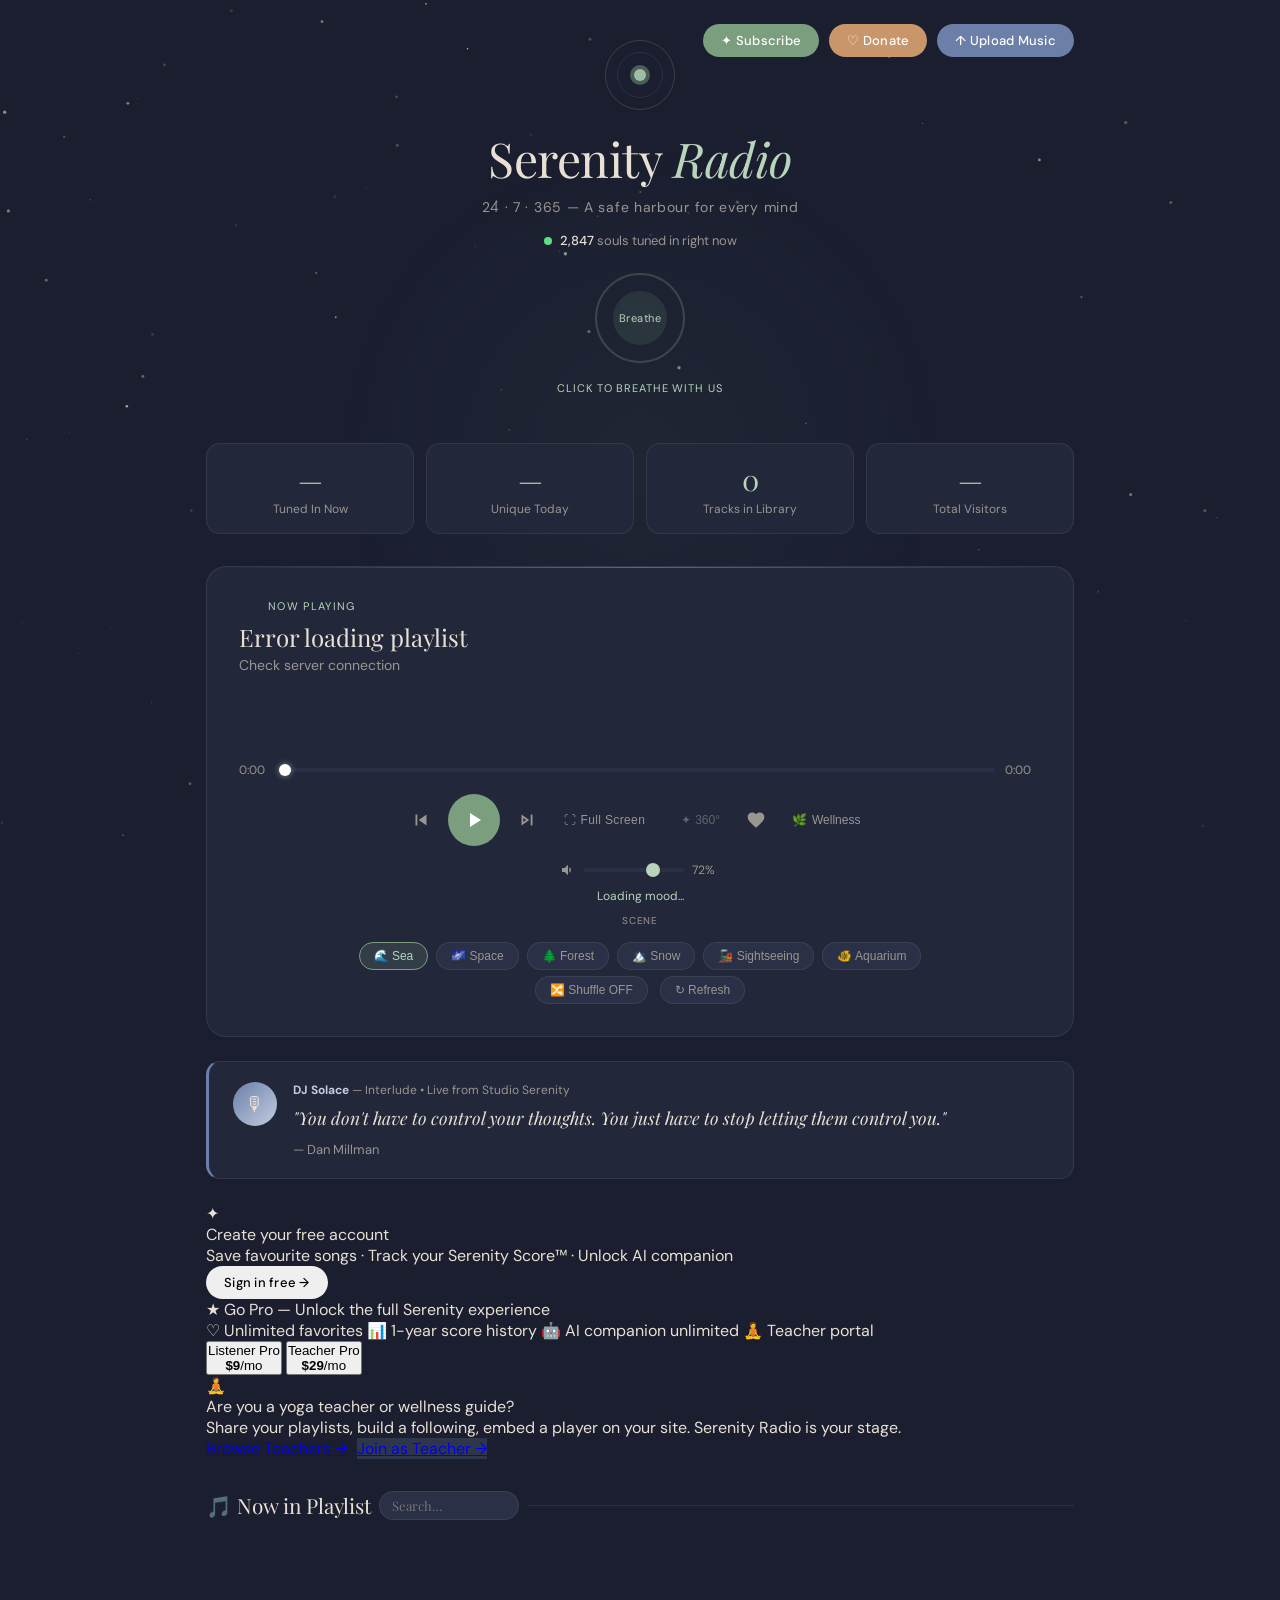
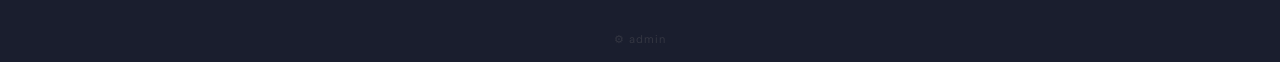
==== frontend/pages/index.html @ 983d2e5d "feat(picker): mobile-friendly drawer + dynamic city venues Co-Authored-By: Claude Sonnet 4.6 <norepl" ====
<!DOCTYPE html>
<html lang="en">
<head>
<meta charset="UTF-8">
<!-- Three.js importmap — required for aurora3d.js ES module and jsm addons -->
<script type="importmap">
{
  "imports": {
    "three": "https://unpkg.com/three@0.172.0/build/three.module.js",
    "three/addons/": "https://unpkg.com/three@0.172.0/examples/jsm/"
  }
}
</script>
<!-- Three.js UMD loaded on demand by aquarium3d.js — no global preload to avoid double-import warning -->
<meta http-equiv="Cache-Control" content="no-cache, no-store, must-revalidate">
<meta http-equiv="Pragma" content="no-cache">
<meta http-equiv="Expires" content="0">
<meta name="viewport" content="width=device-width, initial-scale=1.0">
<title>Serenity Radio — Your 24/7 Mental Wellness Station</title>
<link href="https://fonts.googleapis.com/css2?family=Playfair+Display:ital,wght@0,400;0,600;1,400&family=DM+Sans:wght@300;400;500&display=swap" rel="stylesheet">
<style>
  :root {
    --sage:#7a9e7e;--sage-light:#b8d4bb;--sage-dark:#3d5c40;
    --dusk:#6b7fa8;--dusk-light:#c2cde0;
    --amber:#c9956a;--amber-light:#f0d9c5;
    --bg:#1a1e2e;--bg2:#22273a;--bg3:#2a3045;
    --text:#e8e0d5;--text-muted:#9a9590;
    --border:rgba(255,255,255,0.08);
  }
  *{box-sizing:border-box;margin:0;padding:0;}
  body{font-family:'DM Sans',sans-serif;background:var(--bg);color:var(--text);min-height:100vh;overflow-x:hidden;}

  #bg-canvas{position:fixed;inset:0;z-index:0;pointer-events:none;}

  .breath-orb{position:fixed;top:50%;left:50%;transform:translate(-50%,-50%);width:600px;height:600px;border-radius:50%;background:radial-gradient(circle,rgba(122,158,126,0.06) 0%,rgba(107,127,168,0.04) 50%,transparent 70%);animation:breathOrb 8s ease-in-out infinite;pointer-events:none;z-index:0;}
  @keyframes breathOrb{0%,100%{transform:translate(-50%,-50%) scale(1);opacity:.5;}50%{transform:translate(-50%,-50%) scale(1.15);opacity:1;}}

  /* Cesium train iframe — replaces train3d-canvas */
  #cesium-train { display:none; position:fixed; inset:0; z-index:1; width:100%; height:100%; border:none; pointer-events:none; }
  body.scene-train #cesium-train { display:block; }
  /* Legacy canvas elements — hidden in train mode */
  body.scene-train #train3d-canvas { display: none !important; }

  .page{position:relative;z-index:2;max-width:900px;margin:0 auto;padding:0 1rem 4rem;}

  header{text-align:center;padding:2.5rem 1rem 1.5rem;position:relative;}
  .header-actions{display:flex;justify-content:flex-end;gap:10px;position:absolute;top:1.5rem;right:0;flex-wrap:wrap;}
  .btn{font-family:'DM Sans',sans-serif;font-size:13px;font-weight:500;padding:8px 18px;border-radius:50px;border:none;cursor:pointer;transition:transform .2s,opacity .2s,box-shadow .3s;letter-spacing:.02em;position:relative;overflow:hidden;}
  .btn:active{transform:scale(.95);}
  .btn-subscribe{background:var(--sage);color:#fff;animation:btnPulse 3s ease-in-out infinite;}
  .btn-donate{background:var(--amber);color:#fff;}
  .btn-upload{background:var(--dusk);color:#fff;}
  @keyframes btnPulse{0%,100%{box-shadow:0 0 0 0 rgba(122,158,126,.4);}50%{box-shadow:0 0 0 8px rgba(122,158,126,0);}}

  .logo-glyph{width:70px;height:70px;margin:0 auto 1rem;position:relative;}
  .logo-ring{position:absolute;inset:0;border-radius:50%;border:1px solid rgba(122,158,126,.3);animation:logoSpin 20s linear infinite;}
  .logo-ring:nth-child(2){inset:12px;border-color:rgba(107,127,168,.2);animation-duration:14s;animation-direction:reverse;}
  @keyframes logoSpin{to{transform:rotate(360deg);}}

  h1{font-family:'Playfair Display',serif;font-size:clamp(2rem,6vw,3rem);font-weight:400;letter-spacing:-.01em;}
  h1 em{font-style:italic;color:var(--sage-light);}
  .tagline{font-size:14px;color:var(--text-muted);margin-top:.5rem;letter-spacing:.05em;}

  .visitor-bar{display:flex;align-items:center;justify-content:center;gap:8px;margin:1rem 0 0;font-size:13px;color:var(--text-muted);}
  .live-dot{width:8px;height:8px;border-radius:50%;background:#5dde82;animation:livePulse 2s infinite;}
  @keyframes livePulse{0%,100%{opacity:1;box-shadow:0 0 0 0 rgba(93,222,130,.5);}50%{opacity:.8;box-shadow:0 0 0 6px rgba(93,222,130,0);}}
  .visitor-count{font-weight:500;color:var(--text);}

  .breathe-ring{width:90px;height:90px;border-radius:50%;margin:1.5rem auto;border:2px solid rgba(122,158,126,.3);display:flex;align-items:center;justify-content:center;position:relative;cursor:pointer;}
  .breathe-inner{width:54px;height:54px;border-radius:50%;background:rgba(122,158,126,.15);display:flex;align-items:center;justify-content:center;font-size:11px;color:var(--sage-light);letter-spacing:.05em;transition:transform 4s ease-in-out,background 4s ease-in-out;}
  .breathe-ring.inhale .breathe-inner{transform:scale(1.45);background:rgba(122,158,126,.3);}
  .breathe-ring.exhale .breathe-inner{transform:scale(.75);background:rgba(122,158,126,.08);}
  .breathe-text{font-size:11px;color:var(--sage-light);margin-top:-.4rem;text-align:center;letter-spacing:.08em;text-transform:uppercase;}

  .stats-strip{display:grid;grid-template-columns:repeat(auto-fit,minmax(120px,1fr));gap:12px;margin:1.5rem 0;}
  .stat-card{background:var(--bg2);border:1px solid var(--border);border-radius:14px;padding:1rem;text-align:center;transition:border-color .3s,transform .3s;animation:fadeUp .6s ease both;}
  .stat-card:hover{border-color:rgba(122,158,126,.3);transform:translateY(-2px);}
  .stat-card:nth-child(1){animation-delay:.05s;}.stat-card:nth-child(2){animation-delay:.12s;}.stat-card:nth-child(3){animation-delay:.19s;}.stat-card:nth-child(4){animation-delay:.26s;}
  @keyframes fadeUp{from{opacity:0;transform:translateY(16px);}to{opacity:1;transform:translateY(0);}}
  .stat-value{font-family:'Playfair Display',serif;font-size:1.8rem;font-weight:400;color:var(--sage-light);}
  .stat-label{font-size:12px;color:var(--text-muted);margin-top:.2rem;}

  .player-card{background:var(--bg2);border:1px solid var(--border);border-radius:20px;padding:2rem;margin:2rem 0 1.5rem;position:relative;overflow:hidden;animation:fadeUp .5s ease both;}
  .player-card::before{content:'';position:absolute;top:0;left:0;right:0;height:1px;background:linear-gradient(90deg,transparent,rgba(122,158,126,.6),transparent);animation:shimmer 3s ease-in-out infinite;}
  @keyframes shimmer{0%,100%{opacity:.4;}50%{opacity:1;}}

  .now-playing-label{font-size:11px;letter-spacing:.12em;text-transform:uppercase;color:var(--sage-light);margin-bottom:.5rem;display:flex;align-items:center;gap:6px;}
  .bars{display:flex;gap:2px;align-items:flex-end;height:14px;}
  .bars span{width:3px;border-radius:2px;background:var(--sage-light);animation:barDance 1.1s ease-in-out infinite;}
  .bars span:nth-child(1){animation-delay:0s;}.bars span:nth-child(2){animation-delay:.18s;}.bars span:nth-child(3){animation-delay:.36s;}.bars span:nth-child(4){animation-delay:.09s;}.bars span:nth-child(5){animation-delay:.27s;}
  .bars.paused span{animation-play-state:paused;}
  @keyframes barDance{0%,100%{height:3px;}50%{height:14px;}}

  .track-title{font-family:'Playfair Display',serif;font-size:clamp(1.1rem,3vw,1.5rem);font-weight:400;margin-bottom:.2rem;transition:opacity .4s;}
  .track-artist{font-size:14px;color:var(--text-muted);margin-bottom:1.5rem;transition:opacity .4s;}

  .waveform{height:48px;display:flex;align-items:center;gap:2px;margin-bottom:1rem;overflow:hidden;}
  .wave-bar{flex:1;border-radius:2px;background:var(--bg3);transition:background .3s;min-width:3px;}
  .wave-bar.played{background:rgba(122,158,126,.5);}
  .wave-bar.current{background:var(--sage-light);animation:wavePulse .5s ease-in-out infinite alternate;}
  @keyframes wavePulse{to{transform:scaleY(1.4);}}

  .progress-row{display:flex;align-items:center;gap:10px;margin-bottom:1rem;}
  .progress-track{flex:1;height:4px;background:var(--bg3);border-radius:4px;cursor:pointer;}
  .progress-fill{height:100%;background:linear-gradient(90deg,var(--sage),var(--sage-light));border-radius:4px;transition:width .5s linear;position:relative;}
  .progress-fill::after{content:'';width:12px;height:12px;border-radius:50%;background:#fff;position:absolute;right:-6px;top:50%;transform:translateY(-50%);box-shadow:0 0 6px rgba(184,212,187,.6);}
  .time-label{font-size:12px;color:var(--text-muted);min-width:36px;}

  .controls{display:flex;align-items:center;justify-content:center;gap:1rem;margin-bottom:1rem;}
  .ctrl-btn{background:none;border:none;cursor:pointer;color:var(--text-muted);transition:color .2s,transform .15s;display:flex;align-items:center;justify-content:center;}
  .ctrl-btn:hover{color:var(--text);transform:scale(1.12);}
  .play-btn{width:52px;height:52px;border-radius:50%;background:var(--sage);color:#fff;display:flex;align-items:center;justify-content:center;cursor:pointer;border:none;transition:background .2s,transform .15s;}
  .play-btn.playing{animation:playRipple 2s ease-out infinite;}
  @keyframes playRipple{0%{box-shadow:0 0 0 0 rgba(122,158,126,.5);}100%{box-shadow:0 0 0 18px rgba(122,158,126,0);}}
  .play-btn:hover{transform:scale(1.06);}

  .volume-row{display:flex;align-items:center;gap:8px;justify-content:center;}
  .volume-slider{-webkit-appearance:none;appearance:none;width:100px;height:4px;border-radius:4px;background:var(--bg3);outline:none;cursor:pointer;}
  .volume-slider::-webkit-slider-thumb{-webkit-appearance:none;width:14px;height:14px;border-radius:50%;background:var(--sage-light);cursor:pointer;}

  .mood-controls{display:flex;justify-content:center;gap:12px;margin-top:15px;}
  .mood-btn{background:var(--bg3);border:1px solid var(--border);border-radius:20px;padding:6px 14px;font-size:12px;cursor:pointer;color:var(--text-muted);transition:all .2s;}
  .mood-btn:hover{border-color:var(--sage);color:var(--sage-light);}
  .active-scene{border-color:var(--sage)!important;color:var(--sage-light)!important;background:rgba(122,158,126,.18)!important;}
  .scene-btn.pro-locked{opacity:.65;}
  .scene-btn.pro-locked::after{content:'✦';font-size:9px;margin-left:4px;color:var(--gold,#c8a96e);}
  .current-mood{text-align:center;margin-top:10px;font-size:12px;color:var(--sage-light);}

  .particle{position:fixed;border-radius:50%;pointer-events:none;z-index:0;animation:floatUp linear infinite;opacity:0;}
  @keyframes floatUp{0%{transform:translateY(100vh) scale(0);opacity:0;}10%{opacity:.5;}90%{opacity:.25;}100%{transform:translateY(-10vh) scale(1);opacity:0;}}

  .dj-card{background:var(--bg2);border:1px solid var(--border);border-left:3px solid var(--dusk);border-radius:14px;padding:1.25rem 1.5rem;margin:1.5rem 0;display:flex;gap:1rem;align-items:flex-start;animation:fadeUp .5s .3s ease both;}
  .dj-avatar{width:44px;height:44px;border-radius:50%;flex-shrink:0;background:linear-gradient(135deg,var(--dusk),var(--dusk-light));display:flex;align-items:center;justify-content:center;font-size:20px;animation:avatarFloat 5s ease-in-out infinite;}
  @keyframes avatarFloat{0%,100%{transform:translateY(0);}50%{transform:translateY(-4px);}}
  .dj-meta{font-size:12px;color:var(--text-muted);margin-bottom:.4rem;}
  .dj-meta strong{color:var(--dusk-light);}
  .dj-quote{font-family:'Playfair Display',serif;font-size:clamp(.95rem,2.5vw,1.1rem);line-height:1.6;font-style:italic;transition:opacity .5s;}
  .dj-attribution{font-size:13px;color:var(--text-muted);margin-top:.5rem;}

  .donation-card{background:var(--bg2);border:1px solid var(--border);border-radius:16px;padding:1.5rem;margin:1.5rem 0;animation:fadeUp .5s .35s ease both;}
  .donation-header{display:flex;justify-content:space-between;align-items:baseline;margin-bottom:.8rem;}
  .donation-amount{font-family:'Playfair Display',serif;font-size:2rem;color:var(--amber);}
  .donation-bar{height:8px;background:var(--bg3);border-radius:8px;overflow:hidden;margin-bottom:.6rem;}
  .donation-fill{height:100%;background:linear-gradient(90deg,var(--amber),#e8b87a);border-radius:8px;transition:width 1.2s cubic-bezier(.34,1.56,.64,1);}
  .donation-meta{display:flex;justify-content:space-between;font-size:13px;color:var(--text-muted);}

  .section-title{font-family:'Playfair Display',serif;font-size:1.3rem;font-weight:400;margin-bottom:1rem;display:flex;align-items:center;gap:8px;}
  .section-title::after{content:'';flex:1;height:1px;background:var(--border);}
  .schedule-list{display:flex;flex-direction:column;gap:8px;}
  .schedule-item{background:var(--bg2);border:1px solid var(--border);border-radius:12px;padding:.9rem 1.1rem;display:flex;align-items:center;gap:1rem;transition:border-color .3s,transform .2s;animation:fadeUp .5s ease both;}
  .schedule-item:hover{transform:translateX(3px);border-color:rgba(122,158,126,.25);}
  .schedule-item.active{border-color:var(--sage);background:rgba(122,158,126,.08);}
  .sched-time{font-size:13px;color:var(--text-muted);min-width:80px;}
  .sched-badge{font-size:11px;padding:3px 9px;border-radius:50px;font-weight:500;letter-spacing:.04em;}
  .badge-music{background:rgba(122,158,126,.2);color:var(--sage-light);}
  .badge-dj{background:rgba(107,127,168,.2);color:var(--dusk-light);}
  .badge-meditation{background:rgba(201,149,106,.2);color:var(--amber-light);}
  .sched-name{font-size:14px;flex:1;}

  .modal-overlay{position:fixed;inset:0;background:rgba(10,13,25,.85);backdrop-filter:blur(8px);z-index:100;display:flex;align-items:center;justify-content:center;padding:1rem;opacity:0;pointer-events:none;transition:opacity .25s;}
  .modal-overlay.open{opacity:1;pointer-events:all;}
  .modal{background:var(--bg2);border:1px solid rgba(255,255,255,.12);border-radius:20px;padding:2rem;width:100%;max-width:460px;transform:translateY(24px) scale(.97);transition:transform .3s cubic-bezier(.34,1.56,.64,1);position:relative;}
  .modal-overlay.open .modal{transform:translateY(0) scale(1);}
  .modal-close{position:absolute;top:1rem;right:1rem;background:none;border:none;cursor:pointer;color:var(--text-muted);font-size:22px;transition:color .2s,transform .2s;}
  .modal-close:hover{color:var(--text);transform:rotate(90deg);}
  .modal h2{font-family:'Playfair Display',serif;font-size:1.5rem;font-weight:400;margin-bottom:.4rem;}
  .modal p{font-size:14px;color:var(--text-muted);margin-bottom:1.2rem;line-height:1.6;}
  .form-group{margin-bottom:1rem;}
  .form-label{font-size:13px;color:var(--text-muted);display:block;margin-bottom:.4rem;}
  .form-input,.form-select{width:100%;padding:10px 14px;background:var(--bg3);border:1px solid var(--border);border-radius:10px;color:var(--text);font-family:'DM Sans',sans-serif;font-size:14px;outline:none;transition:border-color .2s,box-shadow .2s;}
  .form-input:focus,.form-select:focus{border-color:var(--sage);box-shadow:0 0 0 3px rgba(122,158,126,.12);}
  .form-input::placeholder{color:var(--text-muted);opacity:.7;}
  .form-select option{background:var(--bg2);}
  .donate-amounts{display:grid;grid-template-columns:repeat(3,1fr);gap:8px;margin-bottom:1rem;}
  .amount-btn{background:var(--bg3);border:1px solid var(--border);border-radius:10px;padding:10px 0;cursor:pointer;font-family:'DM Sans',sans-serif;font-size:14px;color:var(--text);transition:all .2s;}
  .amount-btn:hover,.amount-btn.sel{border-color:var(--amber);color:var(--amber);background:rgba(201,149,106,.1);}
  .btn-full{width:100%;padding:12px;border-radius:50px;font-size:15px;font-weight:500;cursor:pointer;border:none;font-family:'DM Sans',sans-serif;transition:opacity .2s,transform .15s;}
  .btn-full:active{transform:scale(.98);}
  .btn-full:hover{opacity:.88;}
  .btn-sage{background:var(--sage);color:#fff;}.btn-amber{background:var(--amber);color:#fff;}.btn-dusk{background:var(--dusk);color:#fff;}
  .drop-zone{border:2px dashed var(--border);border-radius:12px;padding:2rem;text-align:center;cursor:pointer;transition:border-color .2s,background .2s;margin-bottom:1rem;}
  .drop-zone:hover,.drop-zone.dragover{border-color:var(--dusk);background:rgba(107,127,168,.05);}
  .drop-icon{font-size:36px;margin-bottom:.5rem;}
  .drop-text{font-size:14px;color:var(--text-muted);}
  .drop-text strong{color:var(--dusk-light);}

  .toast{position:fixed;bottom:2rem;left:50%;transform:translateX(-50%) translateY(10px);background:var(--sage-dark);color:#fff;padding:.75rem 1.5rem;border-radius:50px;font-size:14px;z-index:200;opacity:0;pointer-events:none;transition:opacity .3s,transform .3s;}
  .toast.show{opacity:1;transform:translateX(-50%) translateY(0);}
  .fade-out{opacity:0 !important;}

  @media(max-width:600px){.header-actions{position:static;justify-content:center;margin-top:1rem;}.controls{gap:.75rem;}}
  @media(prefers-reduced-motion:reduce){*,*::before,*::after{animation-duration:.01ms !important;transition-duration:.01ms !important;}}

  /* ── Wellness ── */
  #wellness-btn.active { color: #7ed4a8; }

  /* Fixed position — escapes player-card overflow:hidden */
  #wellness-panel {
    display: none; position: fixed; width: 300px;
    background: rgba(10,15,28,0.97); backdrop-filter: blur(20px);
    border: 1px solid rgba(255,255,255,.12); border-radius: 18px;
    padding: 18px; z-index: 1000; box-shadow: 0 12px 48px rgba(0,0,0,.6);
    font-size: 14px; color: var(--text);
    max-height: 90vh; overflow-y: auto;
  }
  #wellness-panel.visible { display: block; }
  .wp-title { font-weight: 600; font-size: 15px; margin-bottom: 14px;
    display: flex; align-items: center; gap: 8px; }
  .wp-row { display: flex; align-items: center; justify-content: space-between;
    padding: 9px 0; border-bottom: 1px solid rgba(255,255,255,.06); }
  .wp-row:last-child { border-bottom: none; }
  .wp-label { display: flex; flex-direction: column; gap: 2px; }
  .wp-label span { font-size: 11px; opacity: .55; }
  .wp-sub-row { display: flex; align-items: center; gap: 8px;
    padding: 6px 0 10px 20px; font-size: 13px; opacity: .75; }
  .wp-sub-row select, .wp-sub-row input[type=time] {
    background: rgba(255,255,255,.08); border: 1px solid rgba(255,255,255,.12);
    border-radius: 6px; color: var(--text); padding: 3px 6px; font-size: 13px;
    font-family: 'DM Sans', sans-serif; }
  /* Toggle switch */
  .wp-toggle { position:relative; width:36px; height:20px; flex-shrink:0; }
  .wp-toggle input { opacity:0; width:0; height:0; }
  .wp-slider { position:absolute; inset:0; background:rgba(255,255,255,.18);
    border-radius:20px; cursor:pointer; transition:background .2s; }
  .wp-slider:before { content:''; position:absolute; width:14px; height:14px;
    left:3px; top:3px; background:#fff; border-radius:50%; transition:transform .2s; }
  .wp-toggle input:checked + .wp-slider { background: #7ed4a8; }
  .wp-toggle input:checked + .wp-slider:before { transform: translateX(16px); }
  .wp-tcm-result { font-size:12px; opacity:.6; margin-top:3px; }
  .wp-divider { font-size:11px; opacity:.4; text-transform:uppercase;
    letter-spacing:.08em; padding: 10px 0 4px; }

  /* Wellness toast */
  .wellness-toast {
    position: fixed; top: -120px; left: 50%; transform: translateX(-50%);
    width: min(420px, 92vw); background: rgba(10,16,30,0.96);
    backdrop-filter: blur(14px); border: 1px solid rgba(255,255,255,.10);
    border-radius: 16px; padding: 16px; z-index: 600;
    box-shadow: 0 4px 30px rgba(0,0,0,.5); color: #e8edf8; font-size: 14px;
    transition: top .4s cubic-bezier(.34,1.4,.64,1);
    line-height: 1.5;
  }
  .wellness-toast.visible { top: 16px; }
  .wellness-action-btn {
    display: inline-block; margin-top: 10px; padding: 6px 14px;
    background: rgba(126,212,168,.18); border: 1px solid rgba(126,212,168,.35);
    border-radius: 20px; color: #7ed4a8; font-size: 13px; cursor: pointer;
    font-family: 'DM Sans', sans-serif; transition: background .2s;
  }
  .wellness-action-btn:hover { background: rgba(126,212,168,.28); }

  /* Breathing overlay */
  #wellness-breath-overlay {
    display: none; position: fixed; inset: 0; background: rgba(4,10,22,0.88);
    backdrop-filter: blur(12px); z-index: 700;
    flex-direction: column; align-items: center; justify-content: center;
    color: #e8edf8; text-align: center;
  }
  #wellness-breath-overlay.visible { display: flex; }
  .breath-title { font-size: 13px; opacity: .55; margin-bottom: 40px; letter-spacing: .06em; }
  .breath-ring {
    width: 160px; height: 160px; border-radius: 50%;
    border: 3px solid #6ec6f5; transition: transform 4s ease-in-out, opacity 4s ease;
    display: flex; align-items: center; justify-content: center;
    box-shadow: 0 0 32px 8px #6ec6f544; margin-bottom: 36px;
  }
  .breath-count { font-size: 48px; font-weight: 200; color: #e8edf8; }
  .breath-phase { font-size: 22px; font-weight: 300; margin-bottom: 8px; }
  .breath-rounds { font-size: 13px; opacity: .45; margin-bottom: 32px; }
  .breath-close { background: none; border: 1px solid rgba(255,255,255,.2);
    color: rgba(255,255,255,.55); border-radius: 20px; padding: 8px 22px;
    cursor: pointer; font-family: 'DM Sans', sans-serif; font-size: 14px; }
  .breath-close:hover { color: #fff; }

  /* TCM modal */
  #wellness-tcm-modal {
    display: none; position: fixed; inset: 0; background: rgba(4,10,22,0.85);
    backdrop-filter: blur(10px); z-index: 700;
    align-items: center; justify-content: center;
  }
  #wellness-tcm-modal.visible { display: flex; }
  .tcm-inner {
    background: rgba(12,18,34,0.98); border: 1px solid rgba(255,255,255,.10);
    border-radius: 20px; padding: 28px; width: min(380px, 92vw);
    color: #e8edf8; font-size: 14px;
  }
  .tcm-header { font-size: 16px; font-weight: 600; margin-bottom: 6px; }
  .tcm-sub { font-size: 12px; opacity: .5; margin-bottom: 20px; }
  .wellness-tcm-opt {
    width: 100%; text-align: left; padding: 10px 14px;
    background: rgba(255,255,255,.05); border: 1px solid rgba(255,255,255,.08);
    border-radius: 10px; color: #e8edf8; font-size: 14px; cursor: pointer;
    font-family: 'DM Sans', sans-serif; transition: background .15s, border-color .15s;
  }
  .wellness-tcm-opt:hover { background: rgba(126,212,168,.12); border-color: rgba(126,212,168,.3); }

  /* ── Cinema mode ── */
  body.cinema-mode > *:not(#cinema-overlay):not(#bg-canvas):not(#aurora-canvas):not(#forest3d-canvas):not(#aquarium3d-canvas):not(#train3d-canvas):not(#cesium-train):not(#train-hud) { display: none !important; }

  /* ── Train interior canvas — drawn over Cesium ── */
  #train-frame-canvas {
    display: none;
    position: fixed; inset: 0; z-index: 3;
    pointer-events: none;
    width: 100%; height: 100%;
    background: transparent;
  }
  body.scene-train #train-frame-canvas { display: block; }

  /* ── Location picker panel ── */
  /* ── Location picker — mobile-first collapsible drawer ── */
  #lp-toggle {
    display: none;
    position: fixed; bottom: 18px; left: 50%; transform: translateX(-50%);
    z-index: 7;
    background: rgba(8,14,24,0.88); backdrop-filter: blur(12px);
    border: 1px solid rgba(100,160,230,0.30); border-radius: 24px;
    padding: 9px 20px; font-size: 12px; font-family: 'DM Sans', sans-serif;
    color: rgba(180,210,245,0.92); cursor: pointer; white-space: nowrap;
    box-shadow: 0 4px 20px rgba(0,0,0,0.55);
    transition: background .15s, transform .15s;
  }
  #lp-toggle:active { transform: translateX(-50%) scale(0.96); }
  body.scene-train #lp-toggle { display: block; }

  #train-location-picker {
    display: none;
    position: fixed; bottom: 0; left: 0; right: 0;
    z-index: 6;
    background: rgba(6,10,18,0.94);
    backdrop-filter: blur(18px);
    border-top: 1px solid rgba(100,160,230,0.18);
    border-radius: 20px 20px 0 0;
    padding: 14px 16px 24px;
    font-family: 'DM Sans', sans-serif;
    color: rgba(200,220,240,0.9);
    box-shadow: 0 -8px 40px rgba(0,0,0,0.60);
    transform: translateY(100%);
    transition: transform 0.32s cubic-bezier(0.32,0.72,0,1);
  }
  body.scene-train #train-location-picker { display: block; }
  #train-location-picker.lp-open { transform: translateY(0); }

  /* Drag handle */
  #train-location-picker::before {
    content: ''; display: block; width: 36px; height: 4px;
    background: rgba(140,170,210,0.30); border-radius: 2px;
    margin: 0 auto 12px;
  }

  #train-location-picker .lp-title {
    font-size: 10px; letter-spacing: .09em; text-transform: uppercase;
    color: rgba(120,165,215,0.65); margin-bottom: 10px; text-align: center;
  }
  .lp-search-row {
    display: flex; gap: 8px; margin-bottom: 10px;
  }
  #lp-search {
    flex: 1; min-width: 0;
    background: rgba(255,255,255,0.07); border: 1px solid rgba(140,180,220,0.22);
    border-radius: 22px; padding: 8px 16px; font-size: 13px;
    font-family: 'DM Sans', sans-serif; color: rgba(220,235,255,0.92); outline: none;
    -webkit-appearance: none;
  }
  #lp-search::placeholder { color: rgba(130,160,195,0.50); }
  #lp-search:focus { border-color: rgba(100,175,255,0.55); background: rgba(255,255,255,0.10); }
  #lp-search-btn {
    flex-shrink: 0;
    background: rgba(30,110,220,0.40); border: 1px solid rgba(80,155,255,0.38);
    border-radius: 22px; padding: 8px 18px; font-size: 13px;
    font-family: 'DM Sans', sans-serif; color: rgba(200,225,255,0.92);
    cursor: pointer; white-space: nowrap; transition: background .15s;
    -webkit-appearance: none;
  }
  #lp-search-btn:active { background: rgba(30,110,220,0.65); }

  /* Chips — horizontal scroll on mobile, wrap on desktop */
  #train-location-picker .lp-chips {
    display: flex; gap: 7px;
    overflow-x: auto; -webkit-overflow-scrolling: touch;
    scrollbar-width: none; padding-bottom: 2px;
    flex-wrap: nowrap;
  }
  #train-location-picker .lp-chips::-webkit-scrollbar { display: none; }
  @media (min-width: 640px) {
    #train-location-picker .lp-chips { flex-wrap: wrap; justify-content: center; }
    #train-location-picker { border-radius: 18px; left: 50%; right: auto;
      transform: translateX(-50%) translateY(100%); width: min(92vw, 560px);
      bottom: 20px; border: 1px solid rgba(100,160,230,0.20); }
    #train-location-picker.lp-open { transform: translateX(-50%) translateY(0); }
  }
  .lp-chip {
    background: rgba(255,255,255,0.07);
    border: 1px solid rgba(140,180,220,0.20);
    border-radius: 22px; padding: 7px 14px;
    font-size: 12px; cursor: pointer;
    color: rgba(200,220,240,0.88);
    transition: background .12s, border-color .12s;
    white-space: nowrap; flex-shrink: 0;
    -webkit-tap-highlight-color: transparent;
  }
  .lp-chip:active, .lp-chip:hover { background: rgba(40,120,220,0.22); border-color: rgba(100,165,245,0.45); }
  .lp-chip.active { background: rgba(30,110,210,0.32); border-color: rgba(80,165,255,0.65); color:#fff; }

  #lp-notify {
    text-align: center; font-size: 11px; color: rgba(110,185,255,0.80);
    margin-top: 8px; min-height: 16px; transition: opacity .3s;
  }

  /* Speed / zoom HUD */
  #train-hud {
    display: none;
    position: fixed; bottom: 22px; right: 22px; z-index: 8;
    background: rgba(12,16,22,0.72);
    backdrop-filter: blur(10px);
    border: 1px solid rgba(140,160,180,0.18);
    border-radius: 12px;
    padding: 10px 16px;
    font-family: 'DM Sans', sans-serif; font-size: 11px;
    color: rgba(200,215,230,0.75);
    pointer-events: none;
    line-height: 1.7;
  }
  body.scene-train #train-hud { display: block; }
  #train-hud b { color: rgba(200,215,230,0.95); font-size:12px; }
  #train-hud .hud-key {
    display: inline-block; background: rgba(255,255,255,0.08);
    border: 1px solid rgba(255,255,255,0.15); border-radius: 4px;
    padding: 0 5px; font-size:10px; margin: 0 2px;
  }
  #bg-canvas { z-index: 0; }
  #cinema-overlay {
    display: none;
    position: fixed; inset: 0; z-index: 10;
    flex-direction: column; align-items: center; justify-content: flex-end;
    padding-bottom: 2.5rem;
    background: linear-gradient(to top, rgba(0,0,0,0.45) 0%, transparent 35%);
    pointer-events: none;   /* let clicks/touches pass through to the 3D canvas */
  }
  body.cinema-mode #cinema-overlay { display: flex; }
  .cinema-pill {
    display: flex; align-items: center; gap: 16px;
    background: rgba(10,15,30,0.65); backdrop-filter: blur(14px);
    border: 1px solid rgba(255,255,255,0.12);
    border-radius: 50px; padding: 12px 24px;
    color: #e8e0d5; font-size: 14px;
    box-shadow: 0 8px 32px rgba(0,0,0,0.4);
    pointer-events: auto;   /* re-enable for the pill buttons */
  }
  .cinema-pill button {
    background: none; border: none; cursor: pointer;
    color: rgba(255,255,255,0.7); font-size: 20px; padding: 2px 4px;
    transition: color .2s;
  }
  .cinema-pill button:hover { color: #fff; }
  .cinema-track { max-width: 220px; overflow: hidden; white-space: nowrap; text-overflow: ellipsis; opacity: .85; }
  .cinema-exit {
    position: fixed; top: 1.2rem; right: 1.5rem; z-index: 11;
    background: rgba(10,15,30,0.55); backdrop-filter: blur(8px);
    border: 1px solid rgba(255,255,255,0.15); border-radius: 20px;
    color: rgba(255,255,255,0.6); font-size: 12px; padding: 6px 14px;
    cursor: pointer; transition: color .2s;
    pointer-events: auto;   /* re-enable for the exit button */
  }
  .cinema-exit:hover { color: #fff; }
</style>
<style>
  /* ═══════════════════════════════════════════════════════════════
     MOAT ACCORDION PANEL
     Sits directly below channel-tabs; slides open per tab click.
     Each outer tab reveals one dedicated section — no inner tabs.
  ═══════════════════════════════════════════════════════════════ */

  /* ── Accordion wrapper ── */
  #moat-panel {
    max-height: 0;
    overflow: hidden;
    transition: max-height 0.42s cubic-bezier(0.4,0,0.2,1);
    position: relative;
  }
  #moat-panel.open { max-height: 780px; }

  /* ── Inner card ── */
  .mp-card {
    background: rgba(12,18,32,0.78);
    backdrop-filter: blur(14px);
    border: 1px solid rgba(255,255,255,.07);
    border-top: none;
    border-radius: 0 0 18px 18px;
    padding: 1.1rem 1.15rem 1.3rem;
    margin-bottom: .5rem;
    position: relative;
  }

  /* ── Section heading row ── */
  .mp-head {
    display: flex; align-items: center; justify-content: space-between;
    margin-bottom: .85rem;
  }
  .mp-title {
    font-size: 11px; letter-spacing: .1em; text-transform: uppercase;
    color: var(--text-muted); font-weight: 600;
  }
  .mp-close {
    background: none; border: none; color: var(--text-muted);
    font-size: 18px; line-height: 1; cursor: pointer; padding: 0 2px;
    font-family: 'DM Sans',sans-serif;
    transition: color .15s;
  }
  .mp-close:hover { color: var(--text); }

  /* ── Sections (one visible at a time) ── */
  .mp-section { display: none; }
  .mp-section.active { display: block; }

  /* ── Search + category filters (Browse section) ── */
  .ew-search-row { display: flex; gap: 7px; align-items: center; margin-bottom: .65rem; }
  #ew-search {
    flex: 1; background: rgba(255,255,255,.06);
    border: 1px solid rgba(255,255,255,.10); border-radius: 8px;
    padding: 6px 10px; color: var(--text); font-size: 12px;
    font-family: 'DM Sans',sans-serif; outline: none;
  }
  #ew-search::placeholder { color: var(--text-muted); }
  .ew-cat-bar { display: flex; flex-wrap: wrap; gap: 5px; margin-bottom: .65rem; }
  .ew-cat-btn {
    font-size: 10px; padding: 3px 9px; border-radius: 50px; cursor: pointer;
    background: rgba(255,255,255,.05); color: var(--text-muted);
    border: 1px solid rgba(255,255,255,.08); font-family: 'DM Sans',sans-serif;
    transition: all .15s;
  }
  .ew-cat-btn.active {
    background: rgba(107,127,168,.25); color: var(--dusk-light);
    border-color: rgba(107,127,168,.4);
  }

  /* ── Event rows ── */
  .event-row {
    display: flex; align-items: flex-start; gap: 10px;
    padding: 7px 0; border-bottom: 1px solid rgba(255,255,255,.05);
  }
  .event-row:last-child { border-bottom: none; padding-bottom: 0; }
  .event-date {
    font-size: 11px; color: var(--amber); font-weight: 500;
    min-width: 52px; padding-top: 1px; letter-spacing: .02em; flex-shrink: 0;
  }
  .event-info { flex: 1; min-width: 0; }
  .event-name {
    font-size: 13px; color: var(--text); font-weight: 500;
    white-space: nowrap; overflow: hidden; text-overflow: ellipsis;
    text-decoration: none; display: block;
  }
  .event-name:hover { color: var(--sage-light); }
  .event-meta { font-size: 11px; color: var(--text-muted); margin-top: 2px; line-height: 1.5; }
  .event-tag {
    display: inline-block; font-size: 10px;
    background: rgba(107,127,168,.18); color: var(--dusk-light);
    border-radius: 4px; padding: 1px 5px; margin-right: 3px;
    text-transform: capitalize;
  }
  .event-urgency-today {
    display: inline-block; font-size: 9px; font-weight: 700;
    background: rgba(255,90,60,.22); color: #ff7055;
    border-radius: 4px; padding: 1px 6px; margin-right: 4px; letter-spacing: .04em;
  }
  .event-urgency-soon {
    display: inline-block; font-size: 9px; font-weight: 700;
    background: rgba(255,180,0,.18); color: #ffc840;
    border-radius: 4px; padding: 1px 6px; margin-right: 4px;
  }
  .event-urgency-week {
    display: inline-block; font-size: 9px;
    background: rgba(122,158,126,.15); color: var(--sage-light);
    border-radius: 4px; padding: 1px 5px; margin-right: 3px;
  }
  .events-empty { font-size: 13px; color: var(--text-muted); text-align: center; padding: 1rem 0; }
  .mp-footer { margin-top: .75rem; text-align: center; }
  .events-more {
    font-size: 11px; color: var(--text-muted); cursor: pointer;
    background: none; border: none; font-family: 'DM Sans',sans-serif;
  }
  .events-more:hover { color: var(--sage-light); }

  /* ── Concierge section ── */
  .mp-lead {
    font-size: 12px; color: var(--text-muted); margin-bottom: .7rem;
    line-height: 1.55;
  }
  #ew-concierge-input {
    width: 100%; box-sizing: border-box;
    background: rgba(255,255,255,.06); border: 1px solid rgba(255,255,255,.10);
    border-radius: 10px; padding: 9px 12px; color: var(--text); font-size: 13px;
    font-family: 'DM Sans',sans-serif; outline: none; resize: none; min-height: 54px;
  }
  #ew-concierge-input::placeholder { color: var(--text-muted); line-height: 1.4; }
  .ew-cx-chips { display: flex; flex-wrap: wrap; gap: 5px; margin: .55rem 0; }
  .ew-cx-chip {
    font-size: 10px; padding: 3px 9px; border-radius: 20px; cursor: pointer;
    background: rgba(255,255,255,.05); color: var(--text-muted);
    border: 1px solid rgba(255,255,255,.08); font-family: 'DM Sans',sans-serif;
    transition: background .15s;
  }
  .ew-cx-chip:hover { background: rgba(255,255,255,.10); color: var(--text); }
  #ew-concierge-reply {
    font-size: 12px; color: var(--sage-light); margin: .7rem 0 .4rem;
    display: none; line-height: 1.45;
  }

  /* ── Alerts / subscribe section ── */
  .sub-tag {
    font-size: 11px; padding: 3px 9px; border-radius: 20px; cursor: pointer;
    background: rgba(255,255,255,.05); color: var(--text-muted);
    border: 1px solid rgba(255,255,255,.10); font-family: 'DM Sans',sans-serif;
    transition: background .15s, color .15s;
  }
  .sub-tag.active {
    background: rgba(122,158,126,.22); color: var(--sage-light);
    border-color: rgba(122,158,126,.35);
  }

  /* ── Organizer coming-soon section ── */
  .mp-coming-soon {
    text-align: center; padding: .5rem 0 .8rem;
  }
  .mp-coming-soon .cs-icon { font-size: 32px; margin-bottom: .5rem; }
  .mp-coming-soon h3 { font-size: 15px; font-weight: 600; color: var(--text); margin: 0 0 .4rem; }
  .mp-coming-soon p { font-size: 12px; color: var(--text-muted); line-height: 1.55; margin-bottom: .85rem; }
  .cs-features {
    display: grid; grid-template-columns: 1fr 1fr; gap: 6px; text-align: left; margin-bottom: .9rem;
  }
  .cs-feat {
    font-size: 11px; color: var(--text-muted); padding: 6px 10px;
    background: rgba(255,255,255,.04); border-radius: 8px;
    border: 1px solid rgba(255,255,255,.06);
  }
  .cs-feat strong { display: block; color: var(--text); margin-bottom: 2px; font-size: 11px; }
  .mp-waitlist-row { display: flex; gap: 8px; align-items: center; }
  #mp-waitlist-input {
    flex: 1; background: rgba(255,255,255,.07);
    border: 1px solid rgba(255,255,255,.12); border-radius: 8px;
    padding: 7px 10px; color: var(--text); font-size: 12px;
    font-family: 'DM Sans',sans-serif; outline: none;
  }
  #mp-waitlist-input::placeholder { color: var(--text-muted); }
  #mp-waitlist-msg { font-size: 11px; margin-top: .4rem; display: none; }

  /* ── Telegram alert link row ── */
  .mp-tg-row {
    margin-top: .9rem; font-size: 11px; color: var(--text-muted); line-height: 1.5;
    border-top: 1px solid rgba(255,255,255,.06); padding-top: .7rem;
  }
</style>

<link rel="stylesheet" href="/css/moat.css">
<link rel="stylesheet" href="/css/moat2.css">
<link rel="manifest" href="/manifest.json">
</head>
<body>
<canvas id="bg-canvas"></canvas>
<!-- Cesium 3D world iframe — Singapore flythrough for Sightseeing scene -->
<iframe id="cesium-train" src="/train-view" allow="fullscreen" title="Cesium Singapore view"></iframe>
<!-- Train window frame overlay (visible only in train scene) -->
<canvas id="train-frame-canvas"></canvas>
<div id="train-hud">
  <b id="train-speed-label">🚆</b> Sightseeing &nbsp;·&nbsp; Singapore MRT
</div>

<!-- Location picker toggle button (always visible in train mode) -->
<button id="lp-toggle" onclick="window._lpToggle()">✈️ Choose Destination</button>

<!-- Location picker — bottom drawer -->
<div id="train-location-picker">
  <div class="lp-title">Where would you like to fly?</div>
  <div class="lp-search-row">
    <input id="lp-search" type="text" placeholder="Any city or landmark…" autocomplete="off" spellcheck="false" enterkeyhint="go">
    <button id="lp-search-btn" onclick="window._lpSearch()">Go</button>
  </div>
  <div class="lp-chips" id="lp-chips"></div>
  <div id="lp-notify"></div>
</div>

<!-- Cinema mode overlay — floating mini-player shown when UI is hidden -->
<div id="cinema-overlay">
  <button class="cinema-exit" onclick="toggleCinema()">✕ Exit Cinema</button>
  <div class="cinema-pill">
    <button onclick="prevTrack()" title="Previous">⏮</button>
    <button onclick="togglePlay()" id="cinema-play-btn" title="Play/Pause">▶</button>
    <button onclick="nextTrack()" title="Next">⏭</button>
    <span class="cinema-track" id="cinema-track-name">Serenity Radio</span>
    <button onclick="toggleCinema()" title="Exit cinema" style="font-size:15px;opacity:.6">⛶</button>
  </div>
</div>
<div class="breath-orb"></div>

<div class="page">
  <header>
    <div class="header-actions">
      <div id="auth-area"></div>
      <button class="btn btn-subscribe" onclick="openModal('modal-subscribe')">✦ Subscribe</button>
      <button class="btn btn-donate" onclick="openModal('modal-donate')">♡ Donate</button>
      <button class="btn btn-upload" onclick="Auth.requirePro('upload','Upload your own music — available to Teacher accounts. Share your healing tracks with the Serenity community.') && openModal('modal-upload')">↑ Upload Music</button>
    </div>
    <div class="logo-glyph">
      <div class="logo-ring"></div><div class="logo-ring"></div>
      <svg viewBox="0 0 70 70" fill="none" style="width:70px;height:70px;position:relative">
        <circle cx="35" cy="35" r="10" fill="rgba(122,158,126,0.5)"/>
        <circle cx="35" cy="35" r="6" fill="rgba(184,212,187,0.8)"/>
      </svg>
    </div>
    <h1>Serenity <em>Radio</em></h1>
    <div class="tagline">24 · 7 · 365 — A safe harbour for every mind</div>
    <div class="visitor-bar">
      <span class="live-dot"></span>
      <span><span class="visitor-count" id="visitor-count">2,847</span> souls tuned in right now</span>
    </div>
    <div class="breathe-ring" id="breathe-ring" onclick="startBreath()" title="Click to start breathing exercise">
      <div class="breathe-inner" id="breathe-inner">Breathe</div>
    </div>
    <div class="breathe-text" id="breathe-text">Click to breathe with us</div>
  </header>

  <div id="channel-tabs"></div>

  <!-- ══ MOAT ACCORDION — slides open directly below the tabs ══ -->
  <div id="moat-panel">
    <div class="mp-card">
      <div class="mp-head">
        <span class="mp-title" id="mp-title">Discover</span>
        <button class="mp-close" onclick="_moatClose()" title="Close">×</button>
      </div>

      <!-- ── Section 0: Scout (Social & Community Radar) ── -->
      <div class="mp-section" id="mp-scout">
        <p class="mp-lead">Find Singapore events that match your mood — searching our curated events database. Social media radar (Instagram, Telegram, Facebook) is on the roadmap.</p>
        <div style="display:grid;grid-template-columns:1fr 1fr;gap:8px;margin:.85rem 0 1rem;">
          <div style="background:rgba(255,255,255,.04);border:1px solid rgba(255,255,255,.08);border-radius:10px;padding:.7rem .9rem;opacity:.6;">
            <div style="font-size:18px;margin-bottom:4px">📸</div>
            <div style="font-size:12px;font-weight:600;color:var(--sage-light)">Instagram <span style="font-size:9px;background:rgba(122,158,126,.2);border:1px solid rgba(122,158,126,.3);border-radius:4px;padding:1px 5px;vertical-align:middle;color:var(--sage-light)">Soon</span></div>
            <div style="font-size:11px;color:var(--text-muted);margin-top:2px">Story drops &amp; pop-ups</div>
          </div>
          <div style="background:rgba(255,255,255,.04);border:1px solid rgba(255,255,255,.08);border-radius:10px;padding:.7rem .9rem;opacity:.6;">
            <div style="font-size:18px;margin-bottom:4px">📘</div>
            <div style="font-size:12px;font-weight:600;color:var(--sage-light)">Facebook Events <span style="font-size:9px;background:rgba(122,158,126,.2);border:1px solid rgba(122,158,126,.3);border-radius:4px;padding:1px 5px;vertical-align:middle;color:var(--sage-light)">Soon</span></div>
            <div style="font-size:11px;color:var(--text-muted);margin-top:2px">Community &amp; grassroots</div>
          </div>
          <div style="background:rgba(255,255,255,.04);border:1px solid rgba(255,255,255,.08);border-radius:10px;padding:.7rem .9rem;opacity:.6;">
            <div style="font-size:18px;margin-bottom:4px">✈️</div>
            <div style="font-size:12px;font-weight:600;color:var(--sage-light)">Telegram Channels <span style="font-size:9px;background:rgba(122,158,126,.2);border:1px solid rgba(122,158,126,.3);border-radius:4px;padding:1px 5px;vertical-align:middle;color:var(--sage-light)">Soon</span></div>
            <div style="font-size:11px;color:var(--text-muted);margin-top:2px">Hidden gems &amp; presales</div>
          </div>
          <div style="background:rgba(255,255,255,.04);border:1px solid rgba(255,255,255,.08);border-radius:10px;padding:.7rem .9rem;opacity:.6;">
            <div style="font-size:18px;margin-bottom:4px">🏘️</div>
            <div style="font-size:12px;font-weight:600;color:var(--sage-light)">Community Groups <span style="font-size:9px;background:rgba(122,158,126,.2);border:1px solid rgba(122,158,126,.3);border-radius:4px;padding:1px 5px;vertical-align:middle;color:var(--sage-light)">Soon</span></div>
            <div style="font-size:11px;color:var(--text-muted);margin-top:2px">Interest &amp; heritage circles</div>
          </div>
        </div>
        <div style="background:linear-gradient(135deg,rgba(122,158,126,.12),rgba(122,158,126,.04));border:1px solid rgba(122,158,126,.25);border-radius:12px;padding:.9rem 1rem;margin-bottom:.9rem;">
          <div style="font-size:12px;font-weight:600;color:var(--sage-light);margin-bottom:.35rem">🤖 What the AI Scout does</div>
          <div style="font-size:12px;color:var(--text-muted);line-height:1.6">
            Instead of listing 137 events, the Scout surfaces your <strong style="color:var(--text)">top 10</strong> — scored by interest match, budget fit, proximity, popularity and availability. Not just what's happening. <em>What's right for you.</em>
          </div>
        </div>
        <!-- ── Scout Live Search (Phase 1: local DB, Phase 2: social channels) ── -->
        <div style="margin-top:.5rem;">
          <div style="display:flex;gap:7px;margin-bottom:.5rem;">
            <input id="scout-search" type="text" placeholder="What are you looking for today?"
              style="flex:1;background:rgba(255,255,255,.08);border:1px solid rgba(255,255,255,.13);
              border-radius:8px;padding:7px 10px;color:var(--text);font-size:12px;
              font-family:'DM Sans',sans-serif;outline:none;" onkeydown="if(event.key==='Enter')_scoutSearch()">
            <button onclick="_scoutSearch()" style="
              background:rgba(122,158,126,.25);border:1px solid rgba(122,158,126,.38);
              border-radius:8px;padding:7px 14px;color:var(--sage-light);font-size:12px;
              font-family:'DM Sans',sans-serif;cursor:pointer;white-space:nowrap;">Scout →</button>
          </div>
          <div style="display:flex;flex-wrap:wrap;gap:5px;margin-bottom:.6rem;">
            <button class="ew-cx-chip" onclick="_scoutFill('music concert')">🎵 Concerts</button>
            <button class="ew-cx-chip" onclick="_scoutFill('art exhibition gallery')">🎨 Exhibitions</button>
            <button class="ew-cx-chip" onclick="_scoutFill('free outdoor community')">💸 Free</button>
            <button class="ew-cx-chip" onclick="_scoutFill('wellness yoga meditation')">🌿 Wellness</button>
            <button class="ew-cx-chip" onclick="_scoutFill('family children weekend')">👨‍👩‍👧 Family</button>
            <button class="ew-cx-chip" onclick="_scoutFill('food festival market')">🍜 Food</button>
          </div>
          <div id="scout-results" style="min-height:40px;"></div>
        </div>
        <div style="margin-top:.8rem;padding:.6rem .75rem;background:rgba(122,158,126,.07);
          border:1px solid rgba(122,158,126,.18);border-radius:10px;font-size:11px;color:var(--text-muted);">
          <strong style="color:var(--sage-light)">Phase 1 live</strong> — searching curated SG events database.
          <span style="opacity:.7"> Social channel scanning (Instagram · Telegram · Facebook) arriving next.</span>
          <div style="margin-top:.4rem;display:flex;gap:8px;align-items:center;">
            <input id="scout-waitlist-input" type="text" placeholder="@TelegramUsername or email for social radar"
              style="flex:1;background:rgba(255,255,255,.06);border:1px solid rgba(255,255,255,.10);
              border-radius:7px;padding:5px 8px;color:var(--text);font-size:11px;
              font-family:'DM Sans',sans-serif;outline:none;">
            <button onclick="_scoutWaitlist()" style="
              background:none;border:1px solid rgba(122,158,126,.3);
              border-radius:7px;padding:5px 10px;color:var(--sage-light);font-size:11px;
              font-family:'DM Sans',sans-serif;cursor:pointer;white-space:nowrap;">Notify →</button>
          </div>
          <div id="scout-waitlist-msg" style="font-size:10px;color:var(--sage-light);margin-top:.3rem;display:none;"></div>
        </div>
      </div>

      <!-- ── Section 1: Browse events (Event tab) ── -->
      <div class="mp-section active" id="mp-browse">
        <div class="ew-search-row">
          <input id="ew-search" type="search" placeholder="Search events, venues…" oninput="_ewSearch(this.value)">
          <a href="https://t.me/AceArtsAlertBot" target="_blank" rel="noopener"
            style="font-size:11px;padding:5px 12px;border-radius:50px;white-space:nowrap;
                   background:rgba(122,158,126,.14);color:var(--sage-light);
                   border:1px solid rgba(122,158,126,.28);text-decoration:none">🔔 Alerts</a>
        </div>
        <div class="ew-cat-bar" id="ew-cats">
          <button class="ew-cat-btn active" data-cat="" onclick="_ewCat(this,'')">All</button>
          <button class="ew-cat-btn" data-cat="music"   onclick="_ewCat(this,'music')">🎵 Music</button>
          <button class="ew-cat-btn" data-cat="art"     onclick="_ewCat(this,'art')">🎨 Art</button>
          <button class="ew-cat-btn" data-cat="theatre" onclick="_ewCat(this,'theatre')">🎭 Theatre</button>
          <button class="ew-cat-btn" data-cat="wellness" onclick="_ewCat(this,'wellness')">🌿 Wellness</button>
          <button class="ew-cat-btn" data-cat="dance"   onclick="_ewCat(this,'dance')">💃 Dance</button>
          <button class="ew-cat-btn" data-cat="family"  onclick="_ewCat(this,'family')">👨‍👩‍👧 Family</button>
          <button class="ew-cat-btn" data-cat="food"    onclick="_ewCat(this,'food')">🍜 Food</button>
        </div>
        <div id="events-list"><div class="events-empty">Loading upcoming events…</div></div>
        <div class="mp-footer" id="ew-browse-footer">
          <button class="events-more" onclick="_eventsLoadMore()">Show more ↓</button>
        </div>
      </div>

      <!-- ── Section 2: Wellness Concierge (Concierge tab) ── -->
      <div class="mp-section" id="mp-concierge">
        <p class="mp-lead">Tell me your mood, dates and budget — I'll plan your perfect Singapore experience.</p>
        <textarea id="ew-concierge-input"
          placeholder="e.g. I have a free weekend and $150 — what should I do?&#10;e.g. I'm stressed and need to unwind…&#10;e.g. Family day out, kids friendly, Saturday…"></textarea>
        <!-- Date + Budget row -->
        <div style="display:grid;grid-template-columns:1fr 1fr 1fr;gap:7px;margin:.5rem 0 .4rem;">
          <div>
            <label style="font-size:10px;color:var(--text-muted);letter-spacing:.06em;text-transform:uppercase;display:block;margin-bottom:3px">From</label>
            <input type="date" id="cx-date-from" style="
              width:100%;background:rgba(255,255,255,.07);border:1px solid rgba(255,255,255,.12);
              border-radius:8px;padding:6px 8px;color:var(--text);font-size:12px;
              font-family:'DM Sans',sans-serif;outline:none;box-sizing:border-box;
              color-scheme:dark;">
          </div>
          <div>
            <label style="font-size:10px;color:var(--text-muted);letter-spacing:.06em;text-transform:uppercase;display:block;margin-bottom:3px">To</label>
            <input type="date" id="cx-date-to" style="
              width:100%;background:rgba(255,255,255,.07);border:1px solid rgba(255,255,255,.12);
              border-radius:8px;padding:6px 8px;color:var(--text);font-size:12px;
              font-family:'DM Sans',sans-serif;outline:none;box-sizing:border-box;
              color-scheme:dark;">
          </div>
          <div>
            <label style="font-size:10px;color:var(--text-muted);letter-spacing:.06em;text-transform:uppercase;display:block;margin-bottom:3px">Budget $SGD</label>
            <input type="number" id="cx-budget" min="0" placeholder="e.g. 150" style="
              width:100%;background:rgba(255,255,255,.07);border:1px solid rgba(255,255,255,.12);
              border-radius:8px;padding:6px 8px;color:var(--text);font-size:12px;
              font-family:'DM Sans',sans-serif;outline:none;box-sizing:border-box;">
          </div>
        </div>
        <!-- Free toggle -->
        <div style="display:flex;align-items:center;gap:8px;margin:.35rem 0 .1rem;">
          <button id="cx-free-btn" onclick="_ewToggleFree(this)" style="
            padding:5px 13px;border-radius:20px;font-size:12px;font-family:'DM Sans',sans-serif;
            background:rgba(255,255,255,.07);border:1px solid rgba(255,255,255,.14);
            color:var(--text-muted);cursor:pointer;transition:all .2s;" data-active="0">
            💸 Free only
          </button>
          <span style="font-size:11px;color:var(--text-muted);opacity:.6">Toggle to show only free events</span>
        </div>
        <div class="ew-cx-chips">
          <button class="ew-cx-chip" onclick="_ewCxFill('I\'m stressed and need to unwind')">😮‍💨 Stressed</button>
          <button class="ew-cx-chip" onclick="_ewCxFill('family day out kids friendly')">👨‍👩‍👧 Family day</button>
          <button class="ew-cx-chip" onclick="_ewCxFill('romantic evening art or theatre')">🌹 Date night</button>
          <button class="ew-cx-chip" onclick="_ewCxFill('japanese culture tea meditation')">🍵 Japanese</button>
          <button class="ew-cx-chip" onclick="_ewCxFill('live music concert this week')">🎶 Live music</button>
          <button class="ew-cx-chip" onclick="_ewCxFill('outdoor heritage walk community')">🚶 Heritage</button>
        </div>
        <button onclick="_ewConcierge()" style="
          width:100%;padding:9px;border-radius:10px;margin-top:.3rem;
          background:rgba(122,158,126,.22);border:1px solid rgba(122,158,126,.35);
          color:var(--sage-light);font-size:13px;font-family:'DM Sans',sans-serif;cursor:pointer;">
          ✨ Plan my experience
        </button>
        <div id="ew-concierge-reply"></div>
        <div id="ew-concierge-list"></div>
      </div>

      <!-- ── Section 3: My Alerts (Alerts tab) ── -->
      <div class="mp-section" id="mp-alerts">
        <p class="mp-lead">Get notified the moment events matching your taste are added — or when they're nearly sold out.</p>
        <div style="font-size:11px;color:var(--text-muted);margin-bottom:.45rem;letter-spacing:.05em;text-transform:uppercase">Notify me about</div>
        <div id="events-sub-tags" style="display:flex;flex-wrap:wrap;gap:6px;margin-bottom:.7rem;">
          <button class="sub-tag active" data-tag="art"      onclick="_toggleSubTag(this)">🎨 Art</button>
          <button class="sub-tag active" data-tag="music"    onclick="_toggleSubTag(this)">🎵 Music</button>
          <button class="sub-tag active" data-tag="theatre"  onclick="_toggleSubTag(this)">🎭 Theatre</button>
          <button class="sub-tag"        data-tag="wellness" onclick="_toggleSubTag(this)">🌿 Wellness</button>
          <button class="sub-tag"        data-tag="dance"    onclick="_toggleSubTag(this)">💃 Dance</button>
          <button class="sub-tag"        data-tag="film"     onclick="_toggleSubTag(this)">🎬 Film</button>
          <button class="sub-tag"        data-tag="food"     onclick="_toggleSubTag(this)">🍜 Food</button>
          <button class="sub-tag"        data-tag="family"   onclick="_toggleSubTag(this)">👨‍👩‍👧 Family</button>
        </div>
        <div style="display:flex;gap:8px;align-items:center;">
          <input id="events-sub-input" type="text" placeholder="Telegram @username or email" style="
            flex:1;background:rgba(255,255,255,.07);border:1px solid rgba(255,255,255,.12);
            border-radius:8px;padding:7px 10px;color:var(--text);font-size:12px;
            font-family:'DM Sans',sans-serif;outline:none;">
          <button onclick="_submitEventsSub()" style="
            background:rgba(122,158,126,.25);border:1px solid rgba(122,158,126,.35);
            border-radius:8px;padding:7px 14px;color:var(--sage-light);font-size:12px;
            font-family:'DM Sans',sans-serif;cursor:pointer;white-space:nowrap;">Save →</button>
        </div>
        <div id="events-sub-msg" style="font-size:11px;color:var(--sage-light);margin-top:.4rem;display:none;"></div>
        <div class="mp-tg-row">
          🔔 Or join <a href="https://t.me/AceArtsAlertBot" target="_blank" style="color:var(--sage-light)">@AceArtsAlertBot</a>
          on Telegram for instant sell-out alerts.
        </div>
      </div>

      <!-- ── Section 4: Organizer Intelligence (Organizer tab) ── -->
      <div class="mp-section" id="mp-organizer">
        <div class="mp-coming-soon">
          <div class="cs-icon">🏢</div>
          <h3>Organizer Intelligence Platform</h3>
          <p>Advanced analytics and demand forecasting for event organisers, venues, and arts councils in Singapore.</p>
          <div class="cs-features">
            <div class="cs-feat"><strong>📊 Demand Forecasting</strong>Predict sell-out risk and optimal pricing windows</div>
            <div class="cs-feat"><strong>👥 Audience Segments</strong>Who's attending — interests, age, repeat rate</div>
            <div class="cs-feat"><strong>📈 Market Signals</strong>Category trends, competitor events, booking velocity</div>
            <div class="cs-feat"><strong>🎯 Marketing Timing</strong>Best days to promote based on behavioural data</div>
          </div>
          <div class="mp-waitlist-row">
            <input id="mp-waitlist-input" type="email" placeholder="your@organisation.com — join the waitlist">
            <button onclick="_orgWaitlist()" style="
              background:rgba(200,169,110,.2);border:1px solid rgba(200,169,110,.35);
              border-radius:8px;padding:7px 14px;color:var(--amber);font-size:12px;
              font-family:'DM Sans',sans-serif;cursor:pointer;white-space:nowrap;">Join waitlist →</button>
          </div>
          <div id="mp-waitlist-msg" style="font-size:11px;margin-top:.4rem"></div>
        </div>
      </div>
    </div><!-- .mp-card -->
  </div><!-- #moat-panel -->

  <div class="stats-strip">
    <div class="stat-card"><div class="stat-value" id="stat-listeners">—</div><div class="stat-label">Tuned In Now</div></div>
    <div class="stat-card"><div class="stat-value" id="stat-today">—</div><div class="stat-label">Unique Today</div></div>
    <div class="stat-card"><div class="stat-value" id="track-count">0</div><div class="stat-label">Tracks in Library</div></div>
    <div class="stat-card"><div class="stat-value" id="stat-total">—</div><div class="stat-label">Total Visitors</div></div>
  </div>

  <div class="player-card">
    <div class="now-playing-label">
      <div class="bars" id="eq-bars"><span></span><span></span><span></span><span></span><span></span></div>
      Now Playing
    </div>
    <div class="track-title" id="track-title">Loading...</div>
    <div class="track-artist" id="track-artist">Loading playlist...</div>
    <div class="waveform" id="waveform"></div>
    <div class="progress-row">
      <span class="time-label" id="time-current">0:00</span>
      <div class="progress-track" onclick="seekTo(event,this)">
        <div class="progress-fill" id="progress-fill" style="width:0%"></div>
      </div>
      <span class="time-label" id="time-total">0:00</span>
    </div>
    <div class="controls">
      <button class="ctrl-btn" onclick="prevTrack()"><svg width="22" height="22" viewBox="0 0 24 24" fill="currentColor"><path d="M6 6h2v12H6zm3.5 6 8.5 6V6z"/></svg></button>
      <button class="play-btn" id="play-btn" onclick="togglePlay()"><svg id="play-icon" width="24" height="24" viewBox="0 0 24 24" fill="white"><path d="M8 5v14l11-7z"/></svg></button>
      <button class="ctrl-btn" onclick="nextTrack()"><svg width="22" height="22" viewBox="0 0 24 24" fill="currentColor"><path d="M6 18l8.5-6L6 6v12zm2-8.14L11.03 12 8 14.14V9.86zM16 6h2v12h-2z"/></svg></button>
      <button class="ctrl-btn" id="cinema-btn" onclick="toggleCinema()" title="Cinema mode — hide UI, enjoy the scenery" style="display:flex;align-items:center;gap:5px;font-size:12px;padding:0 10px">⛶ <span style="letter-spacing:.03em">Full Screen</span></button>
      <button class="ctrl-btn" id="pan-hint-btn" title="Drag the sky to pan 360°  ·  Real stars mapped to Singapore sky" style="font-size:12px;opacity:.55;display:flex;align-items:center;gap:4px;padding:0 10px" onclick="this.style.opacity='.9';setTimeout(()=>this.style.opacity='.55',2000)">✦ <span>360°</span></button>
      <button class="fav-btn ctrl-btn" id="fav-current-btn" title="Add to favorites"
        onclick="typeof Favorites!=='undefined'&&Favorites.toggle(this.dataset.src,this.dataset.title,this.dataset.artist,this.dataset.channel)">
        <svg width="20" height="20" viewBox="0 0 24 24" fill="currentColor"><path d="M12 21.35l-1.45-1.32C5.4 15.36 2 12.28 2 8.5 2 5.42 4.42 3 7.5 3c1.74 0 3.41.81 4.5 2.09C13.09 3.81 14.76 3 16.5 3 19.58 3 22 5.42 22 8.5c0 3.78-3.4 6.86-8.55 11.54L12 21.35z"/></svg>
      </button>

      <!-- Wellness button — panel lives at body level to escape overflow:hidden -->
      <button class="ctrl-btn" id="wellness-btn"
        onclick="Wellness.togglePanel()"
        title="Wellness reminders — all opt-in"
        style="font-size:12px;display:flex;align-items:center;gap:5px;padding:0 10px">
        🌿 <span>Wellness</span>
      </button>
    </div>
    <div class="volume-row">
      <svg width="16" height="16" viewBox="0 0 24 24" fill="currentColor" style="color:var(--text-muted)"><path d="M3 9v6h4l5 5V4L7 9H3zm13.5 3c0-1.77-1.02-3.29-2.5-4.03v8.05c1.48-.73 2.5-2.25 2.5-4.02z"/></svg>
      <input type="range" class="volume-slider" id="volume-slider" min="0" max="100" value="72" oninput="setVolume(this.value)">
      <span id="vol-label" style="font-size:12px;color:var(--text-muted);min-width:28px">72%</span>
    </div>
    <div class="current-mood" id="current-mood">Loading mood...</div>

    <!-- Scene / Mood switcher -->
    <div style="text-align:center;margin-top:10px;margin-bottom:4px;font-size:10px;color:var(--text-muted);letter-spacing:.08em;text-transform:uppercase">Scene</div>
    <div class="mood-controls" id="scene-btns" style="flex-wrap:wrap;gap:8px;">
      <button class="mood-btn scene-btn active-scene" id="scene-sea"     onclick="switchScene('sea')"    title="Tropical ocean — free for everyone">🌊 Sea</button>
      <button class="mood-btn scene-btn"              id="scene-space"   onclick="switchScene('space')"  title="Deep space — Listener Pro">🌌 Space</button>
      <button class="mood-btn scene-btn"              id="scene-forest"  onclick="switchScene('forest')" title="Highland forest — Listener Pro">🌲 Forest</button>
      <button class="mood-btn scene-btn"              id="scene-snow"    onclick="switchScene('snow')"   title="Snow peaks — Listener Pro">🏔️ Snow</button>
      <button class="mood-btn scene-btn"              id="scene-train"   onclick="switchScene('train')"    title="Train journey — Listener Pro">🚂 Sightseeing</button>
      <button class="mood-btn scene-btn"              id="scene-aquarium" onclick="switchScene('aquarium')" title="Live aquarium — Listener Pro">🐠 Aquarium</button>
    </div>
    <div class="mood-controls" style="margin-top:6px;">
      <button class="mood-btn" onclick="toggleShuffle()" id="shuffle-btn">🔀 Shuffle OFF</button>
      <button class="mood-btn" onclick="refreshPlaylist()">↻ Refresh</button>
    </div>
  </div>

  <div class="dj-card">
    <div class="dj-avatar">🎙</div>
    <div>
      <div class="dj-meta"><strong>DJ Solace</strong> — Interlude • Live from Studio Serenity</div>
      <div class="dj-quote" id="dj-quote">"You don't have to control your thoughts. You just have to stop letting them control you."</div>
      <div class="dj-attribution" id="dj-author">— Dan Millman</div>
    </div>
  </div>

  <div class="donation-card" style="display:none">
    <div class="donation-header">
      <div>
        <div style="font-size:12px;color:var(--text-muted);letter-spacing:.08em;text-transform:uppercase;margin-bottom:.3rem">Community Fund</div>
        <div class="donation-amount" id="donated-amount">$4,320</div>
      </div>
      <div style="text-align:right">
        <div style="font-size:13px;color:var(--text-muted)">of $10,000 goal</div>
        <div style="font-size:13px;color:var(--sage-light);margin-top:.2rem" id="pct-label">43% reached</div>
      </div>
    </div>
    <div class="donation-bar"><div class="donation-fill" id="donation-fill" style="width:43%"></div></div>
    <div class="donation-meta">
      <span id="contributor-count">238 generous contributors</span>
      <span id="remaining-label">$5,680 to go</span>
    </div>
    <button class="btn-full btn-amber" style="margin-top:1rem" onclick="openModal('modal-donate')">♡ Support This Station</button>
  </div>

  <!-- ══ USER ACCOUNT SECTION ══ -->
  <div id="account-section">
    <!-- Logged-out state -->
    <div id="account-guest" class="account-guest-card">
      <div class="ag-left">
        <div class="ag-icon">✦</div>
        <div>
          <div class="ag-title">Create your free account</div>
          <div class="ag-sub">Save favourite songs · Track your Serenity Score™ · Unlock AI companion</div>
        </div>
      </div>
      <button class="btn ag-btn" onclick="Auth.openLogin()">Sign in free →</button>
    </div>

    <!-- Logged-in state -->
    <div id="account-user" class="account-user-card" style="display:none">
      <div class="au-row">
        <div class="au-avatar" id="au-avatar">?</div>
        <div class="au-info">
          <div class="au-name" id="au-name">Loading…</div>
          <div class="au-email" id="au-email"></div>
        </div>
        <span class="au-plan-badge" id="au-plan-badge">FREE</span>
      </div>
      <div class="au-score-row" id="au-score-row" style="display:none">
        <div class="au-score-circle" id="au-score-circle">—</div>
        <div class="au-score-info">
          <div class="au-score-label">Serenity Score™</div>
          <div class="au-score-sub" id="au-score-sub">Complete today's check-in</div>
        </div>
        <button class="au-action-btn" onclick="typeof openCheckin==='function'&&openCheckin()" style="font-size:12px;padding:5px 12px">Check in</button>
      </div>
      <div class="au-actions">
        <button class="au-action-btn" onclick="Favorites&&Favorites.openPanel()">♥ My Favorites</button>
        <button class="au-action-btn" onclick="typeof openHistory==='function'&&openHistory()">📊 Score History</button>
        <button class="au-action-btn" id="au-teacher-btn" onclick="window.location='/teacher'" style="display:none">🧘 My Portal</button>
        <button class="au-action-btn" onclick="window.location='/teachers'">🌐 Find Teachers</button>
        <button class="au-action-btn au-upgrade-btn" id="au-upgrade-btn" onclick="Auth.openUpgrade()">★ Upgrade Pro</button>
      </div>
    </div>
  </div>

  <!-- ══ PRO UPGRADE BANNER ══ -->
  <div id="upgrade-banner" class="upgrade-banner">
    <div class="ub-left">
      <div class="ub-title">★ Go Pro — Unlock the full Serenity experience</div>
      <div class="ub-feats">
        <span>♡ Unlimited favorites</span>
        <span>📊 1-year score history</span>
        <span>🤖 AI companion unlimited</span>
        <span>🧘 Teacher portal</span>
      </div>
    </div>
    <div class="ub-right">
      <div class="ub-prices">
        <button class="ub-plan-btn" onclick="Auth.isLoggedIn()?Auth.checkout('listener'):Auth.openLogin()">
          Listener Pro<br><strong>$9</strong><span>/mo</span>
        </button>
        <button class="ub-plan-btn featured" onclick="Auth.isLoggedIn()?Auth.checkout('teacher'):Auth.openLogin()">
          Teacher Pro<br><strong>$29</strong><span>/mo</span>
        </button>
      </div>
    </div>
  </div>

  <!-- ══ TEACHER PORTAL CALLOUT ══ -->
  <div class="teacher-callout">
    <div class="tc-emoji">🧘</div>
    <div class="tc-body">
      <div class="tc-title">Are you a yoga teacher or wellness guide?</div>
      <div class="tc-sub">Share your playlists, build a following, embed a player on your site. Serenity Radio is your stage.</div>
    </div>
    <a href="/teachers" class="tc-btn">Browse Teachers →</a>
    <a href="/teacher" class="tc-btn" style="margin-left:6px;background:rgba(107,127,168,.25)">Join as Teacher →</a>
  </div>

  <!-- ══ TRACK LIST ══ -->
  <div class="section-title" style="margin-top:2rem">
    🎵 Now in Playlist
    <input id="track-search" placeholder="Search…" oninput="filterTracks(this.value)"
      style="font-size:13px;padding:5px 12px;border-radius:20px;border:1px solid var(--border);
             background:var(--bg3);color:var(--text);outline:none;margin-left:auto;width:140px;font-family:inherit">
  </div>
  <div id="tracklist" class="tracklist-grid"></div>

  <!-- Today's Schedule removed — static table with no live data -->
</div>

<!-- MODALS -->
<div class="modal-overlay" id="modal-subscribe">
  <div class="modal">
    <button class="modal-close" onclick="closeModal('modal-subscribe')">✕</button>
    <h2>✦ Daily Soul Letters</h2>
    <p>Begin each day with a handpicked quote — wisdom from those who walked through darkness into light.</p>
    <div class="form-group"><label class="form-label">Your Name</label><input class="form-input" type="text" id="sub-name" placeholder="What shall we call you?"></div>
    <div class="form-group"><label class="form-label">Email Address</label><input class="form-input" type="email" id="sub-email" placeholder="your@email.com"></div>
    <div class="form-group"><label class="form-label">What brings you here?</label>
      <select class="form-select" id="sub-reason"><option value="">Choose one…</option><option>I'm navigating depression</option><option>Managing stress &amp; anxiety</option><option>Caregiver seeking support</option><option>Supporting a loved one</option><option>General wellness</option></select>
    </div>
    <button class="btn-full btn-sage" onclick="handleSubscribe()">Subscribe — It's Free ✦</button>
    <p style="font-size:12px;text-align:center;margin-top:.8rem;color:var(--text-muted)">No spam. Unsubscribe any time.</p>
  </div>
</div>

<div class="modal-overlay" id="modal-donate">
  <div class="modal">
    <button class="modal-close" onclick="closeModal('modal-donate')">✕</button>
    <h2>♡ Give Kindness</h2>
    <p>Your contribution keeps Serenity Radio on air — free, forever, for anyone who needs it.</p>
    <div class="form-group"><label class="form-label">Choose an amount (USD)</label>
      <div class="donate-amounts">
        <button class="amount-btn" onclick="selectAmount(this,'5')">$5</button>
        <button class="amount-btn sel" onclick="selectAmount(this,'10')">$10</button>
        <button class="amount-btn" onclick="selectAmount(this,'25')">$25</button>
        <button class="amount-btn" onclick="selectAmount(this,'50')">$50</button>
        <button class="amount-btn" onclick="selectAmount(this,'100')">$100</button>
        <button class="amount-btn" onclick="selectAmount(this,'other')">Other</button>
      </div>
    </div>
    <div class="form-group" id="custom-amount-group" style="display:none"><label class="form-label">Custom Amount</label><input class="form-input" type="number" id="custom-amount" placeholder="Enter amount"></div>
    <div class="form-group"><label class="form-label">Your Email</label><input class="form-input" type="email" id="donate-email" placeholder="your@email.com"></div>
    <div class="form-group"><label class="form-label">Leave a kind word (optional)</label><input class="form-input" type="text" id="donate-message" placeholder="A message of hope…"></div>
    <button class="btn-full btn-amber" onclick="handleDonate()">Complete Donation ♡</button>
    <p style="font-size:12px;text-align:center;margin-top:.8rem;color:var(--text-muted)">Powered by Stripe. Secure &amp; encrypted.</p>
  </div>
</div>

<div class="modal-overlay" id="modal-upload">
  <div class="modal">
    <button class="modal-close" onclick="closeModal('modal-upload')">✕</button>
    <h2>↑ Submit Your Music</h2>
    <p>Registered musicians can submit healing compositions for curatorial review.</p>
    <div class="form-group"><label class="form-label">Artist / Stage Name</label><input class="form-input" type="text" id="upload-artist" placeholder="Your name or alias"></div>
    <div class="form-group"><label class="form-label">Registered Email</label><input class="form-input" type="email" id="upload-email" placeholder="Registered account email"></div>
    <div class="form-group"><label class="form-label">Track Title</label><input class="form-input" type="text" id="upload-title" placeholder="Name of your piece"></div>
    <div class="form-group"><label class="form-label">Genre / Mood</label>
      <select class="form-select" id="upload-genre"><option>Ambient &amp; Healing</option><option>Nature Soundscapes</option><option>Soft Piano</option><option>Guided Meditation</option><option>Binaural Beats</option><option>Acoustic &amp; Folk</option><option>Other</option></select>
    </div>
    <div class="drop-zone" id="drop-zone" ondragover="this.classList.add('dragover');event.preventDefault()" ondragleave="this.classList.remove('dragover')" ondrop="handleDrop(event)" onclick="document.getElementById('file-input').click()">
      <div class="drop-icon">🎵</div>
      <div class="drop-text"><strong>Click to browse</strong> or drag &amp; drop<br>MP3, WAV, FLAC — max 50MB</div>
      <div id="file-name" style="margin-top:.5rem;font-size:13px;color:var(--sage-light)"></div>
    </div>
    <input type="file" id="file-input" accept=".mp3,.wav,.flac" style="display:none" onchange="showFileName(this)">
    <button class="btn-full btn-dusk" onclick="handleUpload()">Submit for Review ↑</button>
  </div>
</div>

<div class="toast" id="toast"></div>

<script>
// Radio Player State
let tracks = [];
let currentTrack = 0;
let isPlaying = false;
let progressSec = 0;
let audioElement = null;
let shuffleMode = false;

// UI Elements
const trackTitleEl = document.getElementById('track-title');
const trackArtistEl = document.getElementById('track-artist');
const playBtn = document.getElementById('play-btn');
const playIcon = document.getElementById('play-icon');
const progressFill = document.getElementById('progress-fill');
const timeCurrent = document.getElementById('time-current');
const timeTotal = document.getElementById('time-total');
const eqBars = document.getElementById('eq-bars');

// Quotes
const quotes = [
  {text:"You don't have to control your thoughts. You just have to stop letting them control you.",author:"Dan Millman"},
  {text:"Almost everything will work again if you unplug it for a few minutes — including you.",author:"Anne Lamott"},
  {text:"You are enough. You have always been enough.",author:"Brené Brown"},
  {text:"Not everything that is faced can be changed. But nothing can be changed until it is faced.",author:"James Baldwin"},
  {text:"Your present circumstances don't determine where you can go. They merely determine where you start.",author:"Nido Qubein"},
  {text:"The flower that blooms in adversity is the most rare and beautiful of all.",author:"Walt Disney"},
  {text:"Sometimes the bravest thing you can do is to keep going when you really want to stop.",author:"Unknown"},
  {text:"You are not a drop in the ocean. You are the entire ocean in a drop.",author:"Rumi"},
  {text:"Healing is not linear. Be patient with yourself.",author:"Unknown"},
  {text:"What lies within us is far greater than what lies behind or before us.",author:"Ralph Waldo Emerson"},
];

let donatedTotal = 4320, visitorBase = 2847, contributorCount = 238, quoteIdx = 0;
let breatheActive = false, breatheTimer = null;

// ── CANVAS STARS ──
const canvas = document.getElementById('bg-canvas');
const ctx = canvas.getContext('2d');
let W, H, stars = [], shooters = [];

function resizeCanvas() { W = canvas.width = window.innerWidth; H = canvas.height = window.innerHeight; }
resizeCanvas();
window.addEventListener('resize', () => { resizeCanvas(); initStars(); });

function initStars() {
  stars = [];
  const n = Math.floor(W * H / 11000);
  for (let i = 0; i < n; i++) stars.push({ x: Math.random() * W, y: Math.random() * H, r: Math.random() * 1.4 + 0.3, op: Math.random() * 0.7 + 0.15, speed: Math.random() * 0.4 + 0.05, phase: Math.random() * Math.PI * 2 });
}
initStars();

window._activeScene = 'default'; // global so canvas_scenes.js can suppress it
function drawCanvas(t) {
  if (window._activeScene !== 'default') return; // let canvas_scenes.js drive
  ctx.clearRect(0, 0, W, H);
  const ts = t * 0.001;
  stars.forEach(s => {
    const o = s.op * (0.65 + 0.35 * Math.sin(ts * s.speed + s.phase));
    ctx.beginPath(); ctx.arc(s.x, s.y, s.r, 0, Math.PI * 2);
    ctx.fillStyle = `rgba(220,215,200,${o})`; ctx.fill();
  });
  if (Math.random() < 0.004) shooters.push({ x: Math.random() * W * 0.6, y: Math.random() * H * 0.35, len: Math.random() * 80 + 40, spd: Math.random() * 6 + 4, op: 1, a: Math.PI / 4 });
  shooters = shooters.filter(s => s.op > 0);
  shooters.forEach(s => {
    ctx.beginPath(); ctx.moveTo(s.x, s.y); ctx.lineTo(s.x - Math.cos(s.a) * s.len, s.y - Math.sin(s.a) * s.len);
    const g = ctx.createLinearGradient(s.x, s.y, s.x - Math.cos(s.a) * s.len, s.y - Math.sin(s.a) * s.len);
    g.addColorStop(0, `rgba(200,220,200,${s.op})`); g.addColorStop(1, 'rgba(200,220,200,0)');
    ctx.strokeStyle = g; ctx.lineWidth = 1.5; ctx.stroke();
    s.x += Math.cos(s.a) * s.spd; s.y += Math.sin(s.a) * s.spd; s.op -= 0.018;
  });
  requestAnimationFrame(drawCanvas);
}
requestAnimationFrame(drawCanvas);

// ── FLOATING PARTICLES ──
function spawnParticle() {
  const el = document.createElement('div'); el.className = 'particle';
  const sz = Math.random() * 5 + 2;
  const cols = ['rgba(122,158,126,.4)', 'rgba(107,127,168,.35)', 'rgba(201,149,106,.3)', 'rgba(184,212,187,.3)'];
  el.style.cssText = `width:${sz}px;height:${sz}px;left:${Math.random() * 100}%;background:${cols[Math.floor(Math.random() * cols.length)]};animation-duration:${12 + Math.random() * 20}s;animation-delay:${Math.random() * 8}s;`;
  document.body.appendChild(el); setTimeout(() => el.remove(), 35000);
}
setInterval(spawnParticle, 1800);
for (let i = 0; i < 6; i++) spawnParticle();

// ── WAVEFORM ──
function buildWaveform() {
  const wf = document.getElementById('waveform');
  if (!wf) return;
  wf.innerHTML = '';
  const progress = (progressSec / (tracks[currentTrack]?.duration || 1)) * 100;
  for (let i = 0; i < 60; i++) {
    const h = 16 + Math.random() * 30, b = document.createElement('div');
    b.className = 'wave-bar';
    b.style.height = h + 'px';
    const th = 60 * progress / 100;
    if (i < th - 1) b.classList.add('played');
    else if (i === Math.floor(th)) b.classList.add('current');
    wf.appendChild(b);
  }
}

// ── SCHEDULE BUILDER ──
const SCHEDULE = [
  { time: '12:00 AM', type: 'music',      name: 'Deep Sleep Frequencies',            channel: 'sleep'   },
  { time: '02:00 AM', type: 'meditation', name: 'Midnight Meditation Hour',           channel: 'sleep'   },
  { time: '04:00 AM', type: 'music',      name: 'Dawn Ambient Session',              channel: 'nature'  },
  { time: '06:00 AM', type: 'dj',         name: 'Morning Affirmations with DJ Solace', channel: 'yoga'  },
  { time: '08:00 AM', type: 'music',      name: 'Gentle Mornings Playlist',          channel: 'yoga'    },
  { time: '10:00 AM', type: 'dj',         name: 'Midday Mindfulness',                channel: 'focus'   },
  { time: '12:00 PM', type: 'music',      name: 'Healing Harmonics',                 channel: 'focus'   },
  { time: '02:00 PM', type: 'meditation', name: 'Afternoon Stillness Session',       channel: 'nature'  },
  { time: '04:00 PM', type: 'music',      name: 'Nature Soundscapes',                channel: 'nature'  },
  { time: '06:00 PM', type: 'dj',         name: 'Evening Reflections with DJ Solace', channel: 'default'},
  { time: '08:00 PM', type: 'music',      name: 'Twilight Piano Hour',               channel: 'sleep'   },
  { time: '10:00 PM', type: 'meditation', name: 'Night Wind-Down & Breathing',       channel: 'sleep'   },
];

function getActiveIndex() {
  const now = new Date();
  const hour = now.getHours();
  const minute = now.getMinutes();
  return Math.floor((hour * 60 + minute) / 120) % SCHEDULE.length;
}

function buildScheduleDisplay() {
  const el = document.getElementById('schedule');
  if (!el) return;
  el.innerHTML = '';
  const active = getActiveIndex();

  SCHEDULE.forEach((s, i) => {
    const div = document.createElement('div');
    div.className = 'schedule-item' + (i === active ? ' active' : '');
    div.style.animationDelay = (0.04 * i) + 's';
    div.style.cursor = 'pointer';
    div.title = 'Switch to ' + (s.channel === 'default' ? 'All' : s.channel) + ' channel';
    div.onclick = () => {
      if (typeof switchChannel === 'function') switchChannel(s.channel || 'default');
      showToast('Switched to ' + s.name + ' — scroll down to see & save songs ↓');
      // Smooth scroll to tracklist so user can see and save songs
      setTimeout(() => {
        document.getElementById('tracklist')?.scrollIntoView({ behavior: 'smooth', block: 'start' });
      }, 600);
    };

    const badgeClass = { music: 'badge-music', dj: 'badge-dj', meditation: 'badge-meditation' }[s.type];
    const badgeText  = { music: '♫ Music', dj: '🎙 DJ', meditation: '✦ Meditation' }[s.type];
    const chEmoji    = { sleep:'🌙', focus:'🎯', yoga:'🧘', nature:'🌿', default:'✦' }[s.channel] || '✦';

    div.innerHTML = `
      <span class="sched-time">${s.time}</span>
      <span class="sched-badge ${badgeClass}">${badgeText}</span>
      <span class="sched-name">${s.name}</span>
      <span style="font-size:12px;color:var(--text-muted);margin-left:auto;padding-right:4px">${chEmoji}</span>
      ${i === active ? '<span style="font-size:11px;color:var(--sage-light);white-space:nowrap">● LIVE</span>' : ''}
      <button class="sched-fav-btn fav-btn"
        data-src="/sched/${encodeURIComponent(s.name)}"
        data-sched-channel="${s.channel||'default'}"
        data-sched-name="${s.name}"
        title="Remind me — save this show to your schedule reminders"
        onclick="event.stopPropagation();schedFav(this)"
        style="font-size:10px;padding:2px 7px;border-radius:10px;">🔔</button>
    `;
    el.appendChild(div);
  });
}

// ── AUDIO PLAYER ──
function initAudio() {
  audioElement = new Audio();
  audioElement.volume = 0.72;
  audioElement.addEventListener('timeupdate', updateProgressFromAudio);
  audioElement.addEventListener('ended', () => {
    console.log('Track ended, playing next...');
    nextTrack();
  });
  audioElement.addEventListener('canplay', () => {
    if (isPlaying) audioElement.play();
  });
  audioElement.addEventListener('error', (e) => {
    console.error('Audio error:', e);
    showToast('Error playing track, skipping to next...');
    nextTrack();
  });
}

function loadTrack(index) {
  if (!tracks.length || index >= tracks.length) {
    console.log('No tracks available');
    return;
  }
  const track = tracks[index];
  console.log(`Loading track: ${track.title} (${track.file})`);
  trackTitleEl.textContent = track.title;
  trackArtistEl.textContent = track.artist;
  audioElement.src = track.src || `/assets/music/${track.file}`;
  audioElement.load();
  progressSec = 0;
  updateProgressDisplay();
  buildWaveform();
  document.getElementById('track-count').textContent = tracks.length;
  // Notify favorites module of current track
  if (typeof Favorites !== 'undefined') Favorites.bindCurrentTrack(track);
  // Re-highlight current row in tracklist
  document.querySelectorAll('.tl-row').forEach((r,i) => {
    r.classList.toggle('tl-active', i === index);
    r.querySelector('.tl-num').textContent = i === index ? '▶' : (i+1);
  });
}

// Allow favorites panel to inject and play a track
function loadFavoriteTrack(track) {
  // Remove any existing copy of this track, then put it first
  tracks = [track, ...tracks.filter(t => t.src !== track.src)];
  currentTrack = 0;
  loadTrack(0);
  if (!isPlaying) togglePlay();
}

// ── Track List ──────────────────────────────
function renderTrackList(list) {
  const el = document.getElementById('tracklist');
  if (!el) return;
  if (!list || !list.length) {
    el.innerHTML = '<p style="color:var(--text-muted);font-size:13px;padding:.5rem 0">No tracks in this channel yet.</p>';
    return;
  }
  el.innerHTML = list.map((t) => {
    // Always reference original index in `tracks` so jumpToTrack works correctly
    const origIdx = tracks.indexOf(t);
    const isCur   = (origIdx === currentTrack);
    const dur     = t.duration ? Math.floor(t.duration/60)+':'+(String(t.duration%60).padStart(2,'0')) : '';
    const isFav   = (typeof Favorites !== 'undefined') && Favorites.isFav(t.src||'');
    return `<div class="tl-row${isCur?' tl-active':''}" id="tl-${origIdx}" onclick="jumpToTrack(${origIdx})">
      <div class="tl-num">${isCur ? '▶' : (origIdx+1)}</div>
      <div class="tl-info">
        <div class="tl-title">${t.title}</div>
        <div class="tl-artist">${t.artist||'Serenity Radio'}</div>
      </div>
      ${dur ? `<div class="tl-dur">${dur}</div>` : ''}
      <button class="tl-fav fav-btn${isFav?' active':''}"
        data-src="${(t.src||'').replace(/"/g,'&quot;')}"
        data-index="${origIdx}"
        title="${isFav?'Remove from favorites':'Save to favorites'}"
        onclick="event.stopPropagation();tlFav(this)">
        ${isFav?'♥':'♡'}
      </button>
    </div>`;
  }).join('');
}

// Bell on schedule slot — saves a show reminder (NOT a music track)
function schedFav(btn) {
  if (typeof Favorites === 'undefined') return;
  if (!Auth.isLoggedIn()) { Auth.openLogin({ hint: 'Sign in to save show reminders.' }); return; }
  const ch   = btn.dataset.schedChannel || 'default';
  const name = btn.dataset.schedName   || ch;
  const src  = btn.dataset.src;
  Favorites.toggle(src, '🔔 ' + name, 'Show reminder · ' + ch + ' channel', ch);
  const nowFav = Favorites.isFav(src);
  btn.textContent = nowFav ? '🔔' : '🔔';
  btn.style.opacity = nowFav ? '1' : '0.5';
  btn.title = nowFav ? 'Remove reminder' : 'Remind me about this show';
  showToast(nowFav ? '🔔 Reminder set for "' + name + '"' : 'Reminder removed');
}

// Heart button in tracklist — reads track from global array by index
function tlFav(btn) {
  const idx = parseInt(btn.dataset.index);
  const t   = tracks[idx];
  if (!t || typeof Favorites === 'undefined') return;
  Favorites.toggle(t.src||'', t.title||'', t.artist||'Serenity Radio', t.channel||'default');
  // Optimistic visual flip — Favorites.toggle will confirm async
  const nowFav = !btn.classList.contains('active');
  btn.classList.toggle('active', nowFav);
  btn.textContent = nowFav ? '♥' : '♡';
  btn.title = nowFav ? 'Remove from favorites' : 'Save to favorites';
}

function jumpToTrack(index) {
  currentTrack = index;
  loadTrack(index);
  if (!isPlaying) togglePlay();
  renderTrackList(tracks);
  document.getElementById('tl-'+index)?.scrollIntoView({behavior:'smooth',block:'nearest'});
}

function filterTracks(q) {
  if (!q) { renderTrackList(tracks); return; }
  const f = q.toLowerCase();
  renderTrackList(tracks.filter(t =>
    (t.title||'').toLowerCase().includes(f) || (t.artist||'').toLowerCase().includes(f)
  ));
}

function updateProgressFromAudio() {
  if (audioElement && audioElement.duration) {
    progressSec = audioElement.currentTime;
    updateProgressDisplay();
    buildWaveform();
  }
}

function updateProgressDisplay() {
  const duration = tracks[currentTrack]?.duration || 0;
  const progress = (progressSec / duration) * 100;
  progressFill.style.width = progress + '%';
  timeCurrent.textContent = formatTime(progressSec);
  timeTotal.textContent = formatTime(duration);
}

function formatTime(seconds) {
  if (isNaN(seconds)) return "0:00";
  const mins = Math.floor(seconds / 60);
  const secs = Math.floor(seconds % 60);
  return `${mins}:${secs.toString().padStart(2, '0')}`;
}

function togglePlay() {
  if (!tracks.length) {
    showToast('No tracks available. Add MP3 files to the music folder.');
    return;
  }
  isPlaying = !isPlaying;
  if (isPlaying) {
    audioElement.play().catch(e => console.error('Play error:', e));
    playIcon.innerHTML = '<path d="M6 19h4V5H6v14zm8-14v14h4V5h-4z"/>';
    playBtn.classList.add('playing');
    if (eqBars) eqBars.classList.remove('paused');
  } else {
    audioElement.pause();
    playIcon.innerHTML = '<path d="M8 5v14l11-7z"/>';
    playBtn.classList.remove('playing');
    if (eqBars) eqBars.classList.add('paused');
  }
}

function nextTrack() {
  if (!tracks.length) return;
  currentTrack = (currentTrack + 1) % tracks.length;
  loadTrack(currentTrack);
  if (isPlaying) {
    audioElement.play().catch(e => console.error('Play error:', e));
  }
  if (Math.random() > 0.5) rotateQuote();
}

function prevTrack() {
  if (!tracks.length) return;
  currentTrack = (currentTrack - 1 + tracks.length) % tracks.length;
  loadTrack(currentTrack);
  if (isPlaying) {
    audioElement.play().catch(e => console.error('Play error:', e));
  }
}

function seekTo(event, element) {
  if (!tracks.length) return;
  const rect = element.getBoundingClientRect();
  const percent = Math.max(0, Math.min(1, (event.clientX - rect.left) / rect.width));
  const duration = tracks[currentTrack]?.duration || 0;
  audioElement.currentTime = percent * duration;
}

function setVolume(value) {
  if (audioElement) audioElement.volume = value / 100;
  document.getElementById('vol-label').textContent = value + '%';
}

// ── SCENE / MOOD SWITCHER ──────────────────────────────────────
// Sea is free for everyone. Space / Forest / Snow are Pro scenes.
// Non-Pro users get a 30-second preview, then a friendly upgrade nudge.
let _scenePreviewTimer = null;
const PRO_SCENES = new Set(['space', 'forest', 'snow', 'train', 'aquarium']);

// Map scene name → canvas setScene key (CanvasScenes.setScene handles the rest)
const SCENE_MODES = {
  sea:      'sea',
  outdoor:  'sea',   // outdoor = sea bg + events panel visible
  space:    'space',
  forest:   'forest',
  snow:     'snow',
  train:    'train',
  aquarium: 'aquarium',
};

function switchScene(scene) {
  // Clear any running preview countdown
  if (_scenePreviewTimer) { clearTimeout(_scenePreviewTimer); _scenePreviewTimer = null; }

  const isPro = typeof Auth !== 'undefined' && Auth.isPro();

  // NOTE: Pro scene gate temporarily disabled for testing — re-enable before launch
  // if (PRO_SCENES.has(scene) && !isPro) {
  //   _applyScene(scene);
  //   showToast(`✦ 30-second preview of ${scene.charAt(0).toUpperCase()+scene.slice(1)} scene`);
  //   _scenePreviewTimer = setTimeout(() => {
  //     _applyScene('sea');
  //     if (typeof Auth !== 'undefined') {
  //       Auth.requirePro('scenes', `Unlock all 6 immersive scenes...`);
  //     }
  //   }, 30000);
  //   return;
  // }

  _applyScene(scene);
}

function _applyScene(scene) {
  const mode = SCENE_MODES[scene] || 'default';
  if (typeof CanvasScenes !== 'undefined') CanvasScenes.setScene(mode);
  // Toggle scene body classes (train frame, aquarium chrome, etc.)
  document.body.classList.toggle('scene-train',    scene === 'train');
  if (scene === 'train') _initLocationPicker();
  document.body.classList.toggle('scene-aquarium', scene === 'aquarium');

  // Update button highlights
  document.querySelectorAll('.scene-btn').forEach(b => b.classList.remove('active-scene'));
  const activeBtn = document.getElementById('scene-' + scene);
  if (activeBtn) activeBtn.classList.add('active-scene');

  // Mark pro scenes visually
  document.querySelectorAll('.scene-btn').forEach(b => {
    const sc = b.id.replace('scene-', '');
    if (PRO_SCENES.has(sc) && !(typeof Auth !== 'undefined' && Auth.isPro())) {
      b.classList.add('pro-locked');
    } else {
      b.classList.remove('pro-locked');
    }
  });
}

// Mark pro scene buttons on auth state change
document.addEventListener('auth:changed', () => _applyScene(
  document.querySelector('.scene-btn.active-scene')?.id?.replace('scene-','') || 'sea'
));

// ── SHUFFLE & REFRESH FUNCTIONS ──
async function toggleShuffle() {
  try {
    const response = await fetch('/api/playlist/shuffle', {
      method: 'POST',
      headers: { 'Content-Type': 'application/json' },
      body: JSON.stringify({ enabled: !shuffleMode })
    });
    const data = await response.json();
    shuffleMode = data.shuffle_mode;
    const shuffleBtn = document.getElementById('shuffle-btn');
    if (shuffleBtn) {
      shuffleBtn.textContent = shuffleMode ? '🔀 Shuffle ON' : '🔀 Shuffle OFF';
    }
    showToast(`Shuffle ${shuffleMode ? 'ON' : 'OFF'}`);
    await loadPlaylist();
  } catch (error) {
    console.error('Error toggling shuffle:', error);
  }
}

async function refreshPlaylist() {
  showToast('Refreshing playlist...');
  try {
    const response = await fetch('/api/playlist/refresh', { method: 'POST' });
    const data = await response.json();
    showToast(`Playlist refreshed! Found ${data.count} tracks`);
    await loadPlaylist();
  } catch (error) {
    console.error('Error refreshing playlist:', error);
    showToast('Error refreshing playlist');
  }
}

async function updateMoodDisplay() {
  try {
    const response = await fetch('/api/playlist');
    const data = await response.json();
    const moodElement = document.getElementById('current-mood');
    if (moodElement && data.mood) {
      moodElement.innerHTML = `🎵 ${data.mood} 🎵`;
    }
  } catch (error) {
    console.error('Error updating mood:', error);
  }
}

// ── LOAD PLAYLIST FROM SERVER ──
async function loadPlaylist() {
  try {
    const response = await fetch('/api/playlist');
    const data = await response.json();
    // Handle both formats: {tracks: [...]} or just [...]
    const raw = data.tracks || (Array.isArray(data) ? data : []);
    // Deduplicate by src AND by bare filename — same file can appear with
    // different src paths (/assets/music/x.mp3 vs /assets/music/sleep/x.mp3)
    const seenSrc  = new Set();
    const seenFile = new Set();
    tracks = raw.filter(t => {
      const fname = (t.file || t.src.split('/').pop()).toLowerCase();
      if (seenSrc.has(t.src) || seenFile.has(fname)) return false;
      seenSrc.add(t.src); seenFile.add(fname);
      return true;
    });

    console.log(`Loaded ${tracks.length} tracks (${raw.length - tracks.length} dupes removed):`, tracks.map(t => t.file));
    
    if (tracks.length > 0) {
      currentTrack = 0;
      loadTrack(0);
      renderTrackList(tracks);
      document.getElementById('track-count').textContent = tracks.length;
    } else {
      trackTitleEl.textContent = "No tracks available";
      trackArtistEl.textContent = "Please add MP3 files to frontend/assets/music/";
      showToast('No music files found! Add MP3 files to the music folder.');
    }
  } catch (error) {
    console.error('Error loading playlist:', error);
    trackTitleEl.textContent = "Error loading playlist";
    trackArtistEl.textContent = "Check server connection";
  }
}

// ── LIVE STATS — real data from server ──
function fmt(n) { return n >= 1000 ? (n/1000).toFixed(1)+'k' : String(n); }

// Unique session id for this browser tab (persists in sessionStorage)
const _sessionId = (() => {
  let id = sessionStorage.getItem('sr_sid');
  if (!id) { id = Math.random().toString(36).slice(2) + Date.now().toString(36); sessionStorage.setItem('sr_sid', id); }
  return id;
})();

function sendHeartbeat() {
  fetch('/api/heartbeat', {
    method: 'POST',
    headers: { 'Content-Type': 'application/json' },
    body: JSON.stringify({ session_id: _sessionId })
  }).catch(() => {});
}
sendHeartbeat();                        // register immediately on load
setInterval(sendHeartbeat, 30000);      // keep alive every 30 s

function pollStats() {
  fetch('/api/monitor').then(r => r.json()).then(d => {
    const live = d.active_listeners ?? 0;
    document.getElementById('stat-listeners').textContent = live > 0 ? live : '—';
    document.getElementById('stat-today').textContent     = d.unique_today  > 0 ? fmt(d.unique_today)  : '—';
    document.getElementById('stat-total').textContent     = d.unique_total  > 0 ? fmt(d.unique_total)  : '—';
    const vc = document.getElementById('visitor-count');
    if (vc) vc.textContent = live > 0 ? live.toLocaleString() : '—';
  }).catch(() => {});
}
pollStats();
setInterval(pollStats, 30000);

// ── QUOTES ──
function rotateQuote() {
  quoteIdx = (quoteIdx + 1) % quotes.length;
  const el = document.getElementById('dj-quote');
  if (el) {
    el.style.opacity = 0;
    setTimeout(() => {
      el.textContent = '"' + quotes[quoteIdx].text + '"';
      document.getElementById('dj-author').textContent = '— ' + quotes[quoteIdx].author;
      el.style.opacity = 1;
    }, 500);
  }
}
setInterval(rotateQuote, 20000);

// ── BREATHING ──
function startBreath() {
  breatheActive = !breatheActive;
  const ring = document.getElementById('breathe-ring'), inner = document.getElementById('breathe-inner'), text = document.getElementById('breathe-text');
  if (!breatheActive) {
    if (breatheTimer) clearTimeout(breatheTimer);
    ring.className = 'breathe-ring';
    inner.textContent = 'Breathe';
    text.textContent = 'Click to breathe with us';
    return;
  }
  let phase = 0;
  const phases = [
    { cls: 'inhale', label: 'Breathe in…', text: 'Inhaling — 4 seconds', dur: 4000 },
    { cls: '', label: 'Hold', text: 'Hold — 4 seconds', dur: 4000 },
    { cls: 'exhale', label: 'Breathe out…', text: 'Exhaling — 6 seconds', dur: 6000 },
    { cls: '', label: 'Rest', text: 'Rest — 2 seconds', dur: 2000 },
  ];
  function cycle() {
    if (!breatheActive) return;
    const p = phases[phase % phases.length];
    ring.className = 'breathe-ring ' + p.cls;
    inner.textContent = p.label;
    text.textContent = p.text;
    phase++;
    breatheTimer = setTimeout(cycle, p.dur);
  }
  cycle();
}

// ── MODALS ──
function openModal(id) { document.getElementById(id).classList.add('open'); }
function closeModal(id) { document.getElementById(id).classList.remove('open'); }
document.querySelectorAll('.modal-overlay').forEach(m => m.addEventListener('click', e => { if (e.target === m) m.classList.remove('open'); }));

function selectAmount(btn, val) {
  document.querySelectorAll('.amount-btn').forEach(b => b.classList.remove('sel'));
  btn.classList.add('sel');
  document.getElementById('custom-amount-group').style.display = val === 'other' ? 'block' : 'none';
}

function handleDonate() {
  const sel = document.querySelector('.amount-btn.sel');
  let amt = 10;
  if (sel) {
    const v = sel.textContent.replace('$', '');
    amt = v === 'other' ? (parseInt(document.getElementById('custom-amount').value) || 10) : parseInt(v);
  }
  donatedTotal += amt;
  contributorCount++;
  const pct = Math.min(100, Math.round((donatedTotal / 10000) * 100));
  document.getElementById('donated-amount').textContent = '$' + donatedTotal.toLocaleString();
  document.getElementById('donation-fill').style.width = pct + '%';
  document.getElementById('pct-label').textContent = pct + '% reached';
  document.getElementById('contributor-count').textContent = contributorCount + ' generous contributors';
  document.getElementById('remaining-label').textContent = '$' + Math.max(0, 10000 - donatedTotal).toLocaleString() + ' to go';
  closeModal('modal-donate');
  showToast('Thank you for your generosity! 💛');
}

function handleSubscribe() {
  closeModal('modal-subscribe');
  showToast('Welcome! Your first quote arrives tomorrow morning ✦');
}

function handleUpload() {
  closeModal('modal-upload');
  showToast('Submitted! Our curators will review within 5–7 days ↑');
}

function showFileName(input) {
  if (input.files[0]) document.getElementById('file-name').textContent = '✓ ' + input.files[0].name;
}

function handleDrop(e) {
  e.preventDefault();
  document.getElementById('drop-zone').classList.remove('dragover');
  const f = e.dataTransfer.files[0];
  if (f) document.getElementById('file-name').textContent = '✓ ' + f.name;
}

function showToast(msg) {
  const t = document.getElementById('toast');
  t.textContent = msg;
  t.classList.add('show');
  setTimeout(() => t.classList.remove('show'), 3500);
}

// Initialize everything
console.log('Initializing Serenity Radio...');
initAudio();
loadPlaylist();
buildScheduleDisplay();
updateMoodDisplay();
setInterval(buildScheduleDisplay, 60000);
setInterval(updateMoodDisplay, 60000);
setInterval(() => {
  if (!isPlaying) {
    loadPlaylist(); // Refresh playlist periodically when not playing
  }
}, 120000);
</script>
<script src="/js/channels.js"></script>
<script src="/js/score.js"></script>
<script src="/js/auth.js"></script>
<script src="/js/favorites.js"></script>
<script src="/js/forest3d.js"></script>
<script src="/js/aquarium3d.js"></script>
<script src="/js/train3d.js"></script>
<script type="module" src="/js/aurora3d.js"></script>
<script src="/js/canvas_scenes.js"></script>
<script src="/js/ambient_audio.js"></script>
<script src="/js/wellness.js"></script>
<script>
// ── Wire account section to auth state ──
document.addEventListener('auth:changed', function(e) {
  const user = e.detail;
  const guest = document.getElementById('account-guest');
  const userEl = document.getElementById('account-user');
  const banner = document.getElementById('upgrade-banner');

  if (!user) {
    guest.style.display = '';
    userEl.style.display = 'none';
    banner.style.display = '';
    return;
  }

  guest.style.display = 'none';
  userEl.style.display = '';

  const initial = (user.name || user.email || '?')[0].toUpperCase();
  document.getElementById('au-avatar').textContent = initial;
  document.getElementById('au-name').textContent   = user.name || user.email.split('@')[0];
  document.getElementById('au-email').textContent  = user.email;

  const planBadge = document.getElementById('au-plan-badge');
  const isPro     = user.plan === 'pro' || user.plan === 'pro_teacher';
  const isTeacher = user.plan === 'pro_teacher';
  planBadge.textContent = isTeacher ? 'TEACHER PRO' : isPro ? 'PRO' : 'FREE';
  planBadge.style.background = isPro ? 'rgba(212,168,67,.2)' : 'rgba(154,149,144,.15)';
  planBadge.style.color = isPro ? '#d4a843' : '#9a9590';

  if (isTeacher) document.getElementById('au-teacher-btn').style.display = '';
  if (isPro) document.getElementById('au-upgrade-btn').style.display = 'none';
  if (isPro) banner.style.display = 'none';

  // Show score row
  document.getElementById('au-score-row').style.display = 'flex';
  const saved = localStorage.getItem('sr_last_score');
  if (saved) {
    try {
      const s = JSON.parse(saved);
      const circle = document.getElementById('au-score-circle');
      const sub    = document.getElementById('au-score-sub');
      circle.textContent = s.score;
      circle.style.background = s.score >= 70 ? '#2e7d32' : s.score >= 45 ? '#e65100' : '#c62828';
      sub.textContent = s.date === new Date().toISOString().split('T')[0]
        ? 'Today\'s score ✓' : 'Last check-in: ' + s.date;
    } catch {}
  }
});
</script>
<script>
// ── Cinema mode ──────────────────────────────────────────────
function toggleCinema() {
  const on = document.body.classList.toggle('cinema-mode');
  const btn = document.getElementById('cinema-btn');
  if (btn) btn.style.color = on ? 'var(--sage-light)' : '';
  // Sync mini-player play button state
  const cp = document.getElementById('cinema-play-btn');
  if (cp) cp.textContent = isPlaying ? '⏸' : '▶';
  // Sync track name
  _cinemaSync();
  // Esc exits
  if (on) {
    document.addEventListener('keydown', _cinemaEsc);
  } else {
    document.removeEventListener('keydown', _cinemaEsc);
  }
}
function _cinemaEsc(e) { if (e.key === 'Escape') toggleCinema(); }
function _cinemaSync() {
  const t = document.getElementById('now-title')?.textContent || 'Serenity Radio';
  const el = document.getElementById('cinema-track-name');
  if (el) el.textContent = t;
  const cp = document.getElementById('cinema-play-btn');
  if (cp) cp.textContent = (typeof isPlaying !== 'undefined' && isPlaying) ? '⏸' : '▶';
}
// Keep mini-player in sync when track changes
setInterval(_cinemaSync, 2000);

function toggleAmbient(btn) {
  if (typeof AmbientAudio === 'undefined') return;
  const on = AmbientAudio.toggle();
  btn.textContent = on ? '🔊 Mute Nature' : '🍃 Listen to Nature';
  btn.style.color       = on ? 'rgba(180,220,160,.9)' : '';
  btn.style.borderColor = on ? 'rgba(140,200,120,.35)' : '';
}

// Auto-start ambient on first user interaction (browser requires gesture for AudioContext)
(function() {
  function _autoStart() {
    if (typeof AmbientAudio === 'undefined' || AmbientAudio.isEnabled()) return;
    AmbientAudio.enable();
    const btn = document.getElementById('ambient-btn');
    if (btn) { btn.textContent = '🔊 Mute Nature'; btn.style.color = 'rgba(180,220,160,.9)'; btn.style.borderColor = 'rgba(140,200,120,.35)'; }
    document.removeEventListener('click', _autoStart);
    document.removeEventListener('keydown', _autoStart);
  }
  document.addEventListener('click',   _autoStart, { once: true });
  document.addEventListener('keydown', _autoStart, { once: true });
})();
</script>
<!-- subtle admin link — visible only if you know to look -->
<div style="text-align:center;padding:2rem 0 1rem;opacity:.2;font-size:11px;">
  <a href="/admin" style="color:var(--text-muted);text-decoration:none;letter-spacing:.08em">⚙ admin</a>
</div>

<!-- ── Wellness: Breathing overlay ── -->
<!-- ── Wellness panel — body-level so position:fixed works correctly ── -->
<!-- (player-card has animation:fadeUp which creates a stacking context    -->
<!--  that would trap position:fixed children inside it)                   -->
<div id="wellness-panel">
  <div class="wp-title">🌿 Wellness Reminders
    <span style="font-size:11px;opacity:.4;font-weight:400;margin-left:auto">All opt-in</span>
  </div>

  <div class="wp-divider">Screen &amp; Body</div>

  <div class="wp-row">
    <div class="wp-label">Break reminder
      <span>Nudge to step away &amp; stretch</span>
    </div>
    <label class="wp-toggle"><input type="checkbox" id="wp-breaks"><span class="wp-slider"></span></label>
  </div>
  <div class="wp-sub-row" id="wp-break-row" style="display:none">
    Every
    <select id="wp-break-interval">
      <option value="20">20 min</option>
      <option value="30" selected>30 min</option>
      <option value="45">45 min</option>
      <option value="60">60 min</option>
      <option value="90">90 min</option>
    </select>
  </div>

  <div class="wp-row">
    <div class="wp-label">Eye rest (20-20-20)
      <span>Look 20 ft away for 20 s every 20 min</span>
    </div>
    <label class="wp-toggle"><input type="checkbox" id="wp-eyes"><span class="wp-slider"></span></label>
  </div>

  <div class="wp-row">
    <div class="wp-label">Breathing guide
      <span>4-7-8 guided breath on break nudge</span>
    </div>
    <label class="wp-toggle"><input type="checkbox" id="wp-breathe"><span class="wp-slider"></span></label>
  </div>

  <div class="wp-divider">Sleep</div>

  <div class="wp-row">
    <div class="wp-label">Sleep wind-down
      <span>Gentle reminder to rest at your set time</span>
    </div>
    <label class="wp-toggle"><input type="checkbox" id="wp-sleep"><span class="wp-slider"></span></label>
  </div>
  <div class="wp-sub-row" id="wp-sleep-row" style="display:none">
    Wind down at <input type="time" id="wp-sleep-time" value="22:30">
  </div>

  <div class="wp-divider">Personalisation</div>

  <div class="wp-row">
    <div class="wp-label">TCM body type profile
      <div class="wp-tcm-result" id="wp-tcm-status">Not done yet</div>
    </div>
    <button id="wp-tcm-btn" class="wellness-action-btn" style="margin-top:0;padding:5px 12px;font-size:12px">
      Start survey
    </button>
  </div>
</div>

<div id="wellness-breath-overlay">
  <div class="breath-title" id="breath-title">4 · 7 · 8  Breathing</div>
  <div class="breath-ring">
    <div class="breath-count" id="breath-count">·</div>
  </div>
  <div class="breath-phase" id="breath-phase">Get comfortable…</div>
  <div class="breath-rounds" id="breath-rounds"></div>
  <button class="breath-close" onclick="document.getElementById('wellness-breath-overlay').classList.remove('visible')">
    End session
  </button>
</div>

<!-- ── Wellness: TCM survey modal ── -->
<div id="wellness-tcm-modal">
  <div class="tcm-inner">
    <div class="tcm-header">🌿 TCM Body Constitution</div>
    <div class="tcm-sub">5 quick questions · takes about 1 minute · stored only on your device</div>
    <div class="tcm-body"></div>
  </div>
</div>

<!-- Wellness init (script loaded earlier with other /js/ modules) -->
<script>
  document.addEventListener('DOMContentLoaded', () => { Wellness.init(); });
</script>

<!-- ══ What's On SG — arts & events widget ══ -->
<script>
/* ── Platform Moat Widget ─────────────────────────────────────────── */
(function() {
  'use strict';
  const MONTH = ['Jan','Feb','Mar','Apr','May','Jun','Jul','Aug','Sep','Oct','Nov','Dec'];
  let _eventsOffset = 0;
  let _activeCategory = '';
  let _searchQ = '';
  const _PAGE = 8;

  // ── Helpers ──────────────────────────────────────────────────────
  function _fmtDate(iso) {
    if (!iso) return '?';
    const d = new Date(iso + 'T00:00:00');
    return `${d.getDate()} ${MONTH[d.getMonth()]}`;
  }

  function _urgencyBadge(u) {
    if (u === 'today')     return '<span class="event-urgency-today">🔥 Today</span>';
    if (u === 'soon')      return '<span class="event-urgency-soon">⚡ Act soon</span>';
    if (u === 'this_week') return '<span class="event-urgency-week">📅 This week</span>';
    return '';
  }

  function _renderEventRow(ev) {
    const tags    = (ev.categories || []).map(t => `<span class="event-tag">${t}</span>`).join('');
    const venue   = ev.venue ? `<span style="margin-right:4px">📍 ${ev.venue.replace(/,.*/,'')}</span>` : '';
    const urgency = _urgencyBadge(ev.urgency);
    return `
      <div class="event-row">
        <div class="event-date">${_fmtDate(ev.date)}</div>
        <div class="event-info">
          <a class="event-name" href="${ev.url||'#'}" target="_blank" rel="noopener" title="${ev.title}">${ev.title}</a>
          <div class="event-meta">${urgency}${venue}${tags}<span style="opacity:.6">${ev.price}</span></div>
        </div>
      </div>`;
  }

  function _renderEvents(events, listId, append) {
    const list = document.getElementById(listId || 'events-list');
    if (!list) return;
    if (!append) list.innerHTML = '';
    if (!events || !events.length) {
      if (!append) list.innerHTML = '<div class="events-empty">No events found — try a different filter ✦</div>';
      return;
    }
    list.insertAdjacentHTML('beforeend', events.map(_renderEventRow).join(''));
  }

  // ── Browse panel ─────────────────────────────────────────────────
  async function _fetchEvents(offset, limit, category, q) {
    try {
      const params = new URLSearchParams({ limit: limit + offset });
      if (category) params.set('category', category);
      if (q)        params.set('q', q);
      const res  = await fetch('/api/events/upcoming?' + params);
      const data = await res.json();
      return (data.events || []).slice(offset, offset + limit);
    } catch(e) { return []; }
  }

  async function _loadEvents(reset) {
    if (reset !== false) _eventsOffset = 0;
    document.getElementById('events-list').innerHTML = '<div class="events-empty" style="padding:.5rem 0">Loading…</div>';
    const events = await _fetchEvents(0, _PAGE, _activeCategory, _searchQ);
    _renderEvents(events, 'events-list', false);
    _eventsOffset = events.length;
    const ft = document.getElementById('ew-browse-footer');
    if (ft) ft.style.display = events.length < _PAGE ? 'none' : '';
  }
  window._loadEvents = _loadEvents;

  window._eventsLoadMore = async function() {
    const more = await _fetchEvents(_eventsOffset, _PAGE, _activeCategory, _searchQ);
    _renderEvents(more, 'events-list', true);
    _eventsOffset += more.length;
    if (more.length < _PAGE) {
      const ft = document.getElementById('ew-browse-footer');
      if (ft) ft.style.display = 'none';
    }
  };

  // Category filter
  window._ewCat = function(btn, cat) {
    document.querySelectorAll('.ew-cat-btn').forEach(b => b.classList.remove('active'));
    btn.classList.add('active');
    _activeCategory = cat;
    _loadEvents(true);
  };

  // Search debounce
  let _searchTimer;
  window._ewSearch = function(q) {
    clearTimeout(_searchTimer);
    _searchQ = q.trim().toLowerCase();
    _searchTimer = setTimeout(() => _loadEvents(true), 380);
  };


  // ── Concierge AI ──────────────────────────────────────────────────
  window._ewCxFill = function(txt) {
    const ta = document.getElementById('ew-concierge-input');
    if (ta) { ta.value = txt; ta.focus(); }
  };

  window._ewConcierge = async function() {
    const q        = document.getElementById('ew-concierge-input')?.value?.trim();
    const dateFrom = document.getElementById('cx-date-from')?.value || '';
    const dateTo   = document.getElementById('cx-date-to')?.value   || '';
    const budgetRaw= document.getElementById('cx-budget')?.value;
    const budget   = budgetRaw ? parseFloat(budgetRaw) : undefined;
    const repl     = document.getElementById('ew-concierge-reply');
    const list     = document.getElementById('ew-concierge-list');
    if (!q || q.length < 3) { repl.textContent = 'Tell me a bit more…'; repl.style.display='block'; return; }
    repl.textContent = '✨ Planning your experience…'; repl.style.display = 'block';
    list.innerHTML = '';
    try {
      const freeOnly = document.getElementById('cx-free-btn')?.dataset.active === '1';
      const body = { query: q };
      if (dateFrom) body.date_from = dateFrom;
      if (dateTo)   body.date_to   = dateTo;
      if (budget != null && !isNaN(budget)) body.budget = budget;
      if (freeOnly) body.free_only = true;
      const res  = await fetch('/api/events/concierge', {
        method: 'POST',
        headers: { 'Content-Type': 'application/json' },
        body: JSON.stringify(body),
      });
      const data = await res.json();
      repl.textContent = data.reply || '';
      if (data.events && data.events.length) {
        _renderEvents(data.events, 'ew-concierge-list', false);
      } else {
        list.innerHTML = '<div class="events-empty">No matches — try adjusting dates, budget or mood ✦</div>';
      }
    } catch(e) {
      repl.textContent = 'Network error — try again.';
    }
  };

  // ── Alerts / Subscribe ────────────────────────────────────────────
  window._toggleSubTag = function(el) { el.classList.toggle('active'); };

  window._submitEventsSub = async function() {
    const contact = document.getElementById('events-sub-input')?.value?.trim();
    if (!contact) { _showSubMsg('Please enter a Telegram @username or email.', false); return; }
    const tags = [...document.querySelectorAll('.sub-tag.active')].map(b => b.dataset.tag);
    if (!tags.length) { _showSubMsg('Pick at least one category.', false); return; }
    try {
      const res  = await fetch('/api/events/subscribe', {
        method: 'POST', headers: { 'Content-Type': 'application/json' },
        body: JSON.stringify({ contact, categories: tags }),
      });
      const data = await res.json();
      if (data.ok) {
        _showSubMsg('✓ Saved! You\'ll be notified when matching events are added.', true);
        document.getElementById('events-sub-input').value = '';
      } else {
        _showSubMsg(data.error || 'Something went wrong.', false);
      }
    } catch(e) { _showSubMsg('Network error — try again.', false); }
  };

  function _showSubMsg(txt, ok) {
    const el = document.getElementById('events-sub-msg');
    if (!el) return;
    el.textContent = txt;
    el.style.color   = ok ? 'var(--sage-light)' : 'var(--amber)';
    el.style.display = 'block';
    setTimeout(() => { el.style.display = 'none'; }, 5000);
  }

  // Auto-refresh if widget visible
  // Auto-refresh browse events every 15 min while panel is open
  setInterval(() => {
    const panel = document.getElementById('moat-panel');
    if (panel?.classList.contains('open') &&
        document.getElementById('mp-browse')?.classList.contains('active')) {
      _loadEvents();
    }
  }, 15 * 60 * 1000);

  // ── Organizer waitlist ────────────────────────────────────────────
  // ── Free-only toggle ──────────────────────────────────────────────
  window._ewToggleFree = function(btn) {
    const active = btn.dataset.active === '1';
    btn.dataset.active = active ? '0' : '1';
    Object.assign(btn.style, active
      ? { background:'rgba(255,255,255,.07)', borderColor:'rgba(255,255,255,.14)', color:'var(--text-muted)' }
      : { background:'rgba(122,158,126,.28)', borderColor:'rgba(122,158,126,.5)',  color:'var(--sage-light)' });
  };

  // ── Scout search ──────────────────────────────────────────────────
  window._scoutFill = function(txt) {
    const el = document.getElementById('scout-search');
    if (el) { el.value = txt; el.focus(); }
  };

  window._scoutSearch = async function() {
    const q    = document.getElementById('scout-search')?.value?.trim();
    const out  = document.getElementById('scout-results');
    if (!out) return;
    if (!q || q.length < 2) { out.innerHTML = '<div class="events-empty">Enter what you\'re looking for ✦</div>'; return; }
    out.innerHTML = '<div class="events-empty">📡 Scouting events…</div>';
    try {
      // Reuse concierge endpoint — Scout is the same engine, different UI framing
      const res  = await fetch('/api/events/concierge', {
        method: 'POST',
        headers: { 'Content-Type': 'application/json' },
        body: JSON.stringify({ query: q }),
      });
      const data = await res.json();
      if (data.events && data.events.length) {
        // Show up to 6 results (Scout shows more than Concierge's 4)
        _renderEvents(data.events.slice(0,6), 'scout-results', false);
        const note = document.createElement('div');
        note.style.cssText = 'font-size:10px;color:var(--text-muted);margin-top:.4rem;opacity:.6';
        note.textContent = `Matched ${data.events.length} events from local database · Social channel scanning coming soon`;
        out.appendChild(note);
      } else {
        out.innerHTML = '<div class="events-empty">No matches — try different keywords ✦</div>';
      }
    } catch(e) { out.innerHTML = '<div class="events-empty">Network error — try again</div>'; }
  };

  window._scoutWaitlist = async function() {
    const contact = document.getElementById('scout-waitlist-input')?.value?.trim();
    const msg     = document.getElementById('scout-waitlist-msg');
    if (!contact) {
      if (msg) { msg.textContent = 'Please enter a Telegram @username or email.'; msg.style.color='var(--amber)'; msg.style.display='block'; }
      return;
    }
    try {
      await fetch('/api/events/subscribe', {
        method: 'POST', headers: { 'Content-Type': 'application/json' },
        body: JSON.stringify({ contact, categories: ['scout-waitlist'] }),
      });
      if (msg) { msg.textContent = '✓ Got it! You\'ll be first to know when Scout launches.'; msg.style.color='var(--sage-light)'; msg.style.display='block'; }
      document.getElementById('scout-waitlist-input').value = '';
    } catch(e) {
      if (msg) { msg.textContent = 'Could not save — try again.'; msg.style.color='var(--amber)'; msg.style.display='block'; }
    }
  };

  window._orgWaitlist = async function() {
    const email = document.getElementById('mp-waitlist-input')?.value?.trim();
    const msg   = document.getElementById('mp-waitlist-msg');
    if (!email || !email.includes('@')) {
      if (msg) { msg.textContent = 'Please enter a valid email.'; msg.style.color='var(--amber)'; msg.style.display='block'; }
      return;
    }
    try {
      await fetch('/api/events/subscribe', {
        method: 'POST', headers: { 'Content-Type': 'application/json' },
        body: JSON.stringify({ contact: email, categories: ['organizer-waitlist'] }),
      });
      if (msg) { msg.textContent = '✓ You\'re on the waitlist! We\'ll be in touch.'; msg.style.color='var(--sage-light)'; msg.style.display='block'; }
      document.getElementById('mp-waitlist-input').value = '';
    } catch(e) {
      if (msg) { msg.textContent = 'Could not save — try again.'; msg.style.color='var(--amber)'; msg.style.display='block'; }
    }
  };
})();
</script>

<!-- ── Sightseeing Location Picker ── -->
<script>
(function(){
  // ── Default spots (Singapore) — shown before any search ──────────────────
  const DEFAULT_SPOTS = [
    { name:'🏙️ Marina Bay Sands',   lon:103.8598, lat:1.2839, alt:420 },
    { name:'🌳 Gardens by the Bay', lon:103.8636, lat:1.2816, alt:300 },
    { name:'🛍️ Orchard Road',       lon:103.8317, lat:1.3041, alt:260 },
    { name:'🏝️ Sentosa',            lon:103.8198, lat:1.2494, alt:320 },
    { name:'🐉 Chinatown',          lon:103.8444, lat:1.2838, alt:200 },
    { name:'🕌 Little India',        lon:103.8516, lat:1.3066, alt:200 },
    { name:'✈️ Changi Airport',      lon:103.9895, lat:1.3592, alt:380 },
    { name:'🎡 Clarke Quay',         lon:103.8465, lat:1.2902, alt:180 },
    { name:'🌊 Merlion Park',        lon:103.8554, lat:1.2871, alt:160 },
    { name:'🐘 Night Safari',        lon:103.7913, lat:1.4043, alt:280 },
  ];

  // ── Curated popular venues per major city ─────────────────────────────────
  // Keyed by lowercase city keywords found in the Nominatim display_name
  const CITY_SPOTS = {
    'london': [
      { name:'🏰 Tower of London',    lon:-0.0759, lat:51.5081, alt:280 },
      { name:'🎡 London Eye',          lon:-0.1195, lat:51.5033, alt:220 },
      { name:'🏛️ British Museum',      lon:-0.1270, lat:51.5194, alt:180 },
      { name:'👑 Buckingham Palace',   lon:-0.1400, lat:51.5014, alt:200 },
      { name:'🌿 Hyde Park',           lon:-0.1657, lat:51.5073, alt:160 },
    ],
    'paris': [
      { name:'🗼 Eiffel Tower',        lon:2.2945,  lat:48.8584, alt:320 },
      { name:'🖼️ Louvre Museum',       lon:2.3376,  lat:48.8606, alt:220 },
      { name:'⛪ Notre-Dame',          lon:2.3499,  lat:48.8530, alt:200 },
      { name:'🌸 Champs-Élysées',      lon:2.3088,  lat:48.8698, alt:180 },
      { name:'🏰 Versailles',          lon:2.1204,  lat:48.8049, alt:280 },
    ],
    'tokyo': [
      { name:'⛩️ Senso-ji Temple',     lon:139.7967, lat:35.7148, alt:200 },
      { name:'🗼 Tokyo Tower',         lon:139.7454, lat:35.6586, alt:280 },
      { name:'🌸 Shinjuku Gyoen',      lon:139.7100, lat:35.6851, alt:160 },
      { name:'🏯 Imperial Palace',     lon:139.7527, lat:35.6852, alt:220 },
      { name:'🎢 Odaiba',              lon:139.7789, lat:35.6252, alt:240 },
    ],
    'new york': [
      { name:'🗽 Statue of Liberty',   lon:-74.0445, lat:40.6892, alt:320 },
      { name:'🌳 Central Park',        lon:-73.9654, lat:40.7851, alt:260 },
      { name:'🌉 Brooklyn Bridge',     lon:-73.9969, lat:40.7061, alt:220 },
      { name:'🎭 Times Square',        lon:-73.9855, lat:40.7580, alt:200 },
      { name:'🏙️ Empire State',        lon:-73.9857, lat:40.7484, alt:280 },
    ],
    'dubai': [
      { name:'🏗️ Burj Khalifa',        lon:55.2744,  lat:25.1972, alt:600 },
      { name:'🛍️ Dubai Mall',          lon:55.2796,  lat:25.1985, alt:280 },
      { name:'🌴 Palm Jumeirah',        lon:55.1171,  lat:25.1124, alt:500 },
      { name:'🌆 Dubai Marina',         lon:55.1430,  lat:25.0762, alt:320 },
      { name:'🏰 Old Dubai / Creek',    lon:55.2962,  lat:25.2697, alt:220 },
    ],
    'sydney': [
      { name:'🎭 Opera House',         lon:151.2153, lat:-33.8568, alt:280 },
      { name:'🌉 Harbour Bridge',      lon:151.2107, lat:-33.8523, alt:240 },
      { name:'🏖️ Bondi Beach',         lon:151.2743, lat:-33.8915, alt:200 },
      { name:'🌿 Royal Botanic Garden',lon:151.2165, lat:-33.8643, alt:180 },
      { name:'🐨 Taronga Zoo',         lon:151.2415, lat:-33.8430, alt:200 },
    ],
    'singapore': DEFAULT_SPOTS.slice(0, 5),
    'bangkok': [
      { name:'🏯 Grand Palace',        lon:100.4913, lat:13.7500, alt:220 },
      { name:'⛩️ Wat Arun',            lon:100.4878, lat:13.7437, alt:180 },
      { name:'🛍️ Chatuchak Market',    lon:100.5499, lat:13.7999, alt:200 },
      { name:'🌉 Chao Phraya River',   lon:100.5018, lat:13.7367, alt:240 },
      { name:'🌆 Silom / Sathorn',     lon:100.5313, lat:13.7262, alt:180 },
    ],
    'rome': [
      { name:'🏛️ Colosseum',           lon:12.4922,  lat:41.8902, alt:280 },
      { name:'⛪ Vatican / St Peter's',lon:12.4534,  lat:41.9022, alt:300 },
      { name:'⛲ Trevi Fountain',       lon:12.4833,  lat:41.9009, alt:160 },
      { name:'🏛️ Roman Forum',         lon:12.4853,  lat:41.8925, alt:220 },
      { name:'🌳 Villa Borghese',       lon:12.4922,  lat:41.9141, alt:180 },
    ],
  };

  let _inited    = false;
  let _activeChip = null;
  let _isOpen    = false;

  // ── Drawer toggle ─────────────────────────────────────────────────────────
  window._lpToggle = function() {
    const drawer  = document.getElementById('train-location-picker');
    const toggle  = document.getElementById('lp-toggle');
    if (!drawer) return;
    _isOpen = !_isOpen;
    drawer.classList.toggle('lp-open', _isOpen);
    if (toggle) toggle.textContent = _isOpen ? '✕ Close' : '✈️ Choose Destination';
    if (_isOpen) {
      setTimeout(() => document.getElementById('lp-search')?.focus(), 350);
    }
  };
  // Close on outside click
  document.addEventListener('click', e => {
    if (!_isOpen) return;
    const drawer = document.getElementById('train-location-picker');
    const toggle = document.getElementById('lp-toggle');
    if (drawer && !drawer.contains(e.target) && !toggle?.contains(e.target)) {
      _isOpen = false;
      drawer.classList.remove('lp-open');
      const t = document.getElementById('lp-toggle');
      if (t) t.textContent = '✈️ Choose Destination';
    }
  });

  window._initLocationPicker = function() {
    if (_inited) return;
    _inited = true;
    _buildChips(DEFAULT_SPOTS);
    const inp = document.getElementById('lp-search');
    if (inp) inp.addEventListener('keydown', e => { if (e.key === 'Enter') window._lpSearch(); });
  };

  function _buildChips(spots) {
    const container = document.getElementById('lp-chips');
    if (!container) return;
    container.innerHTML = '';
    spots.forEach(spot => {
      const btn = document.createElement('button');
      btn.className = 'lp-chip';
      btn.textContent = spot.name;
      btn.addEventListener('click', () => { _flyTo(spot, btn); _closePicker(); });
      container.appendChild(btn);
    });
  }

  function _closePicker() {
    _isOpen = false;
    const drawer = document.getElementById('train-location-picker');
    if (drawer) drawer.classList.remove('lp-open');
    const t = document.getElementById('lp-toggle');
    if (t) t.textContent = '✈️ Choose Destination';
  }

  function _notify(msg, timeout) {
    const el = document.getElementById('lp-notify');
    if (!el) return;
    el.textContent = msg;
    el.style.opacity = '1';
    clearTimeout(el._t);
    el._t = setTimeout(() => { el.style.opacity = '0'; }, timeout || 3500);
  }

  function _flyTo(spot, btn) {
    if (_activeChip) _activeChip.classList.remove('active');
    _activeChip = btn;
    if (btn) btn.classList.add('active');
    window._lpCustomDest = spot.name.replace(/^[^\w\s]*/u, '').trim();
    _notify('✈️ Flying to ' + window._lpCustomDest + '…');
    const iframe = document.getElementById('cesium-train');
    if (iframe && iframe.contentWindow) {
      iframe.contentWindow.postMessage({
        type:'fly-to', lon:spot.lon, lat:spot.lat, alt:spot.alt||450, name:spot.name
      }, '*');
    }
  }

  // ── City detection: find matching curated spots or fallback to Nominatim POI search ──
  function _spotsForCity(displayName, cityLon, cityLat) {
    const dn = displayName.toLowerCase();
    for (const [key, spots] of Object.entries(CITY_SPOTS)) {
      if (dn.includes(key)) return Promise.resolve(spots);
    }
    // Fallback: search for top tourist attractions near this city via Nominatim
    const q = encodeURIComponent(`tourism attraction near ${displayName.split(',')[0]}`);
    return fetch(`https://nominatim.openstreetmap.org/search?q=${q}&format=json&limit=5&addressdetails=0`, {
      headers: { 'Accept-Language':'en', 'User-Agent':'SerenityRadio/1.0' }
    }).then(r => r.json()).then(data =>
      data.slice(0,5).map(p => ({
        name: '📍 ' + p.display_name.split(',')[0],
        lon:  parseFloat(p.lon),
        lat:  parseFloat(p.lat),
        alt:  220,
      }))
    ).catch(() => []);
  }

  // ── Free-text search ──────────────────────────────────────────────────────
  window._lpSearch = async function() {
    const inp   = document.getElementById('lp-search');
    const query = inp ? inp.value.trim() : '';
    if (!query) return;

    _notify('🔍 Searching…', 10000);
    const searchBtn = document.getElementById('lp-search-btn');
    if (searchBtn) { searchBtn.textContent = '…'; searchBtn.disabled = true; }

    try {
      const url  = `https://nominatim.openstreetmap.org/search?q=${encodeURIComponent(query)}&format=json&limit=1&addressdetails=0`;
      const res  = await fetch(url, { headers:{ 'Accept-Language':'en','User-Agent':'SerenityRadio/1.0' }});
      const data = await res.json();
      if (!data.length) { _notify('❌ Not found — try a different name'); return; }

      const place  = data[0];
      const lon    = parseFloat(place.lon);
      const lat    = parseFloat(place.lat);
      const bb     = place.boundingbox;
      const span   = bb ? Math.max(parseFloat(bb[1])-parseFloat(bb[0]), parseFloat(bb[3])-parseFloat(bb[2])) : 0.05;
      const alt    = Math.min(4000, Math.max(180, span * 7000));
      const name   = place.display_name.split(',').slice(0,2).join(', ');

      if (_activeChip) { _activeChip.classList.remove('active'); _activeChip = null; }
      window._lpCustomDest = name;
      _notify('✈️ Flying to ' + name + '…');
      if (inp) inp.value = '';

      // Fly to city
      const iframe = document.getElementById('cesium-train');
      if (iframe?.contentWindow) {
        iframe.contentWindow.postMessage({ type:'fly-to', lon, lat, alt, name }, '*');
      }

      // Populate chips with top venues for this city
      _notify('🔍 Finding top spots in ' + name.split(',')[0] + '…', 6000);
      const spots = await _spotsForCity(place.display_name, lon, lat);
      if (spots.length) {
        _buildChips(spots);
        _notify('✅ Top spots in ' + name.split(',')[0] + ' loaded — tap to explore!');
      }
    } catch(e) {
      _notify('❌ Search failed — check connection');
    } finally {
      if (searchBtn) { searchBtn.textContent = 'Go'; searchBtn.disabled = false; }
    }
  };
})();
</script>
</body>
</html>
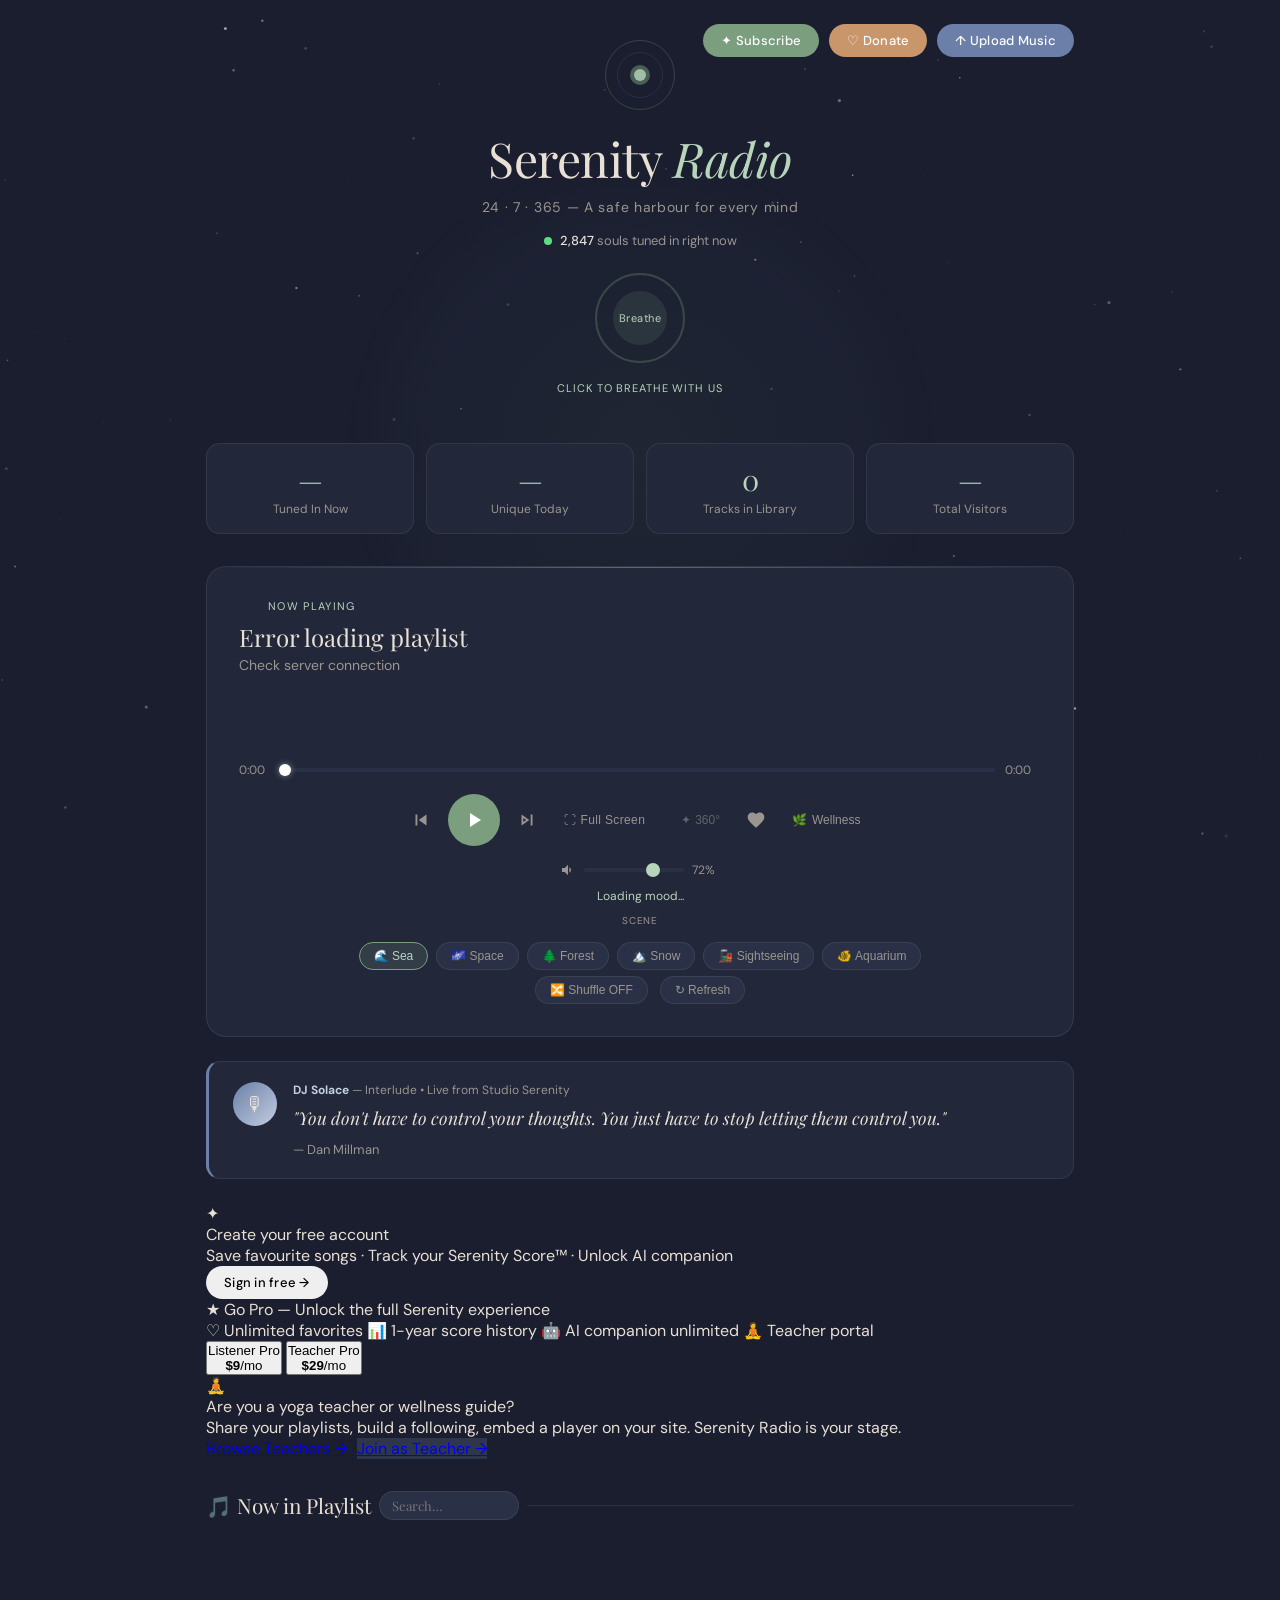
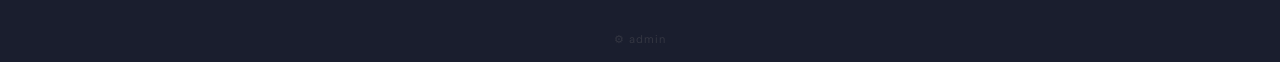
==== commit 7863349e: "feat: player card floats above cabin canvas in train scene" ====
--- a/frontend/pages/index.html
+++ b/frontend/pages/index.html
@@ -306,6 +306,19 @@
     background: transparent;
   }
   body.scene-train #train-frame-canvas { display: block; }
+
+  /* ── Player floats above canvas in train scene ── */
+  body.scene-train .player-card {
+    position: fixed;
+    bottom: 0; left: 0; right: 0;
+    z-index: 5;
+    margin: 0;
+    border-radius: 20px 20px 0 0;
+    padding: 1.2rem 1.5rem 1.5rem;
+    background: rgba(6,10,18,0.92);
+    backdrop-filter: blur(18px);
+    border-top: 1px solid rgba(100,160,230,0.15);
+  }
 
   /* ── Location picker panel ── */
   /* ── Location picker — mobile-first collapsible drawer ── */
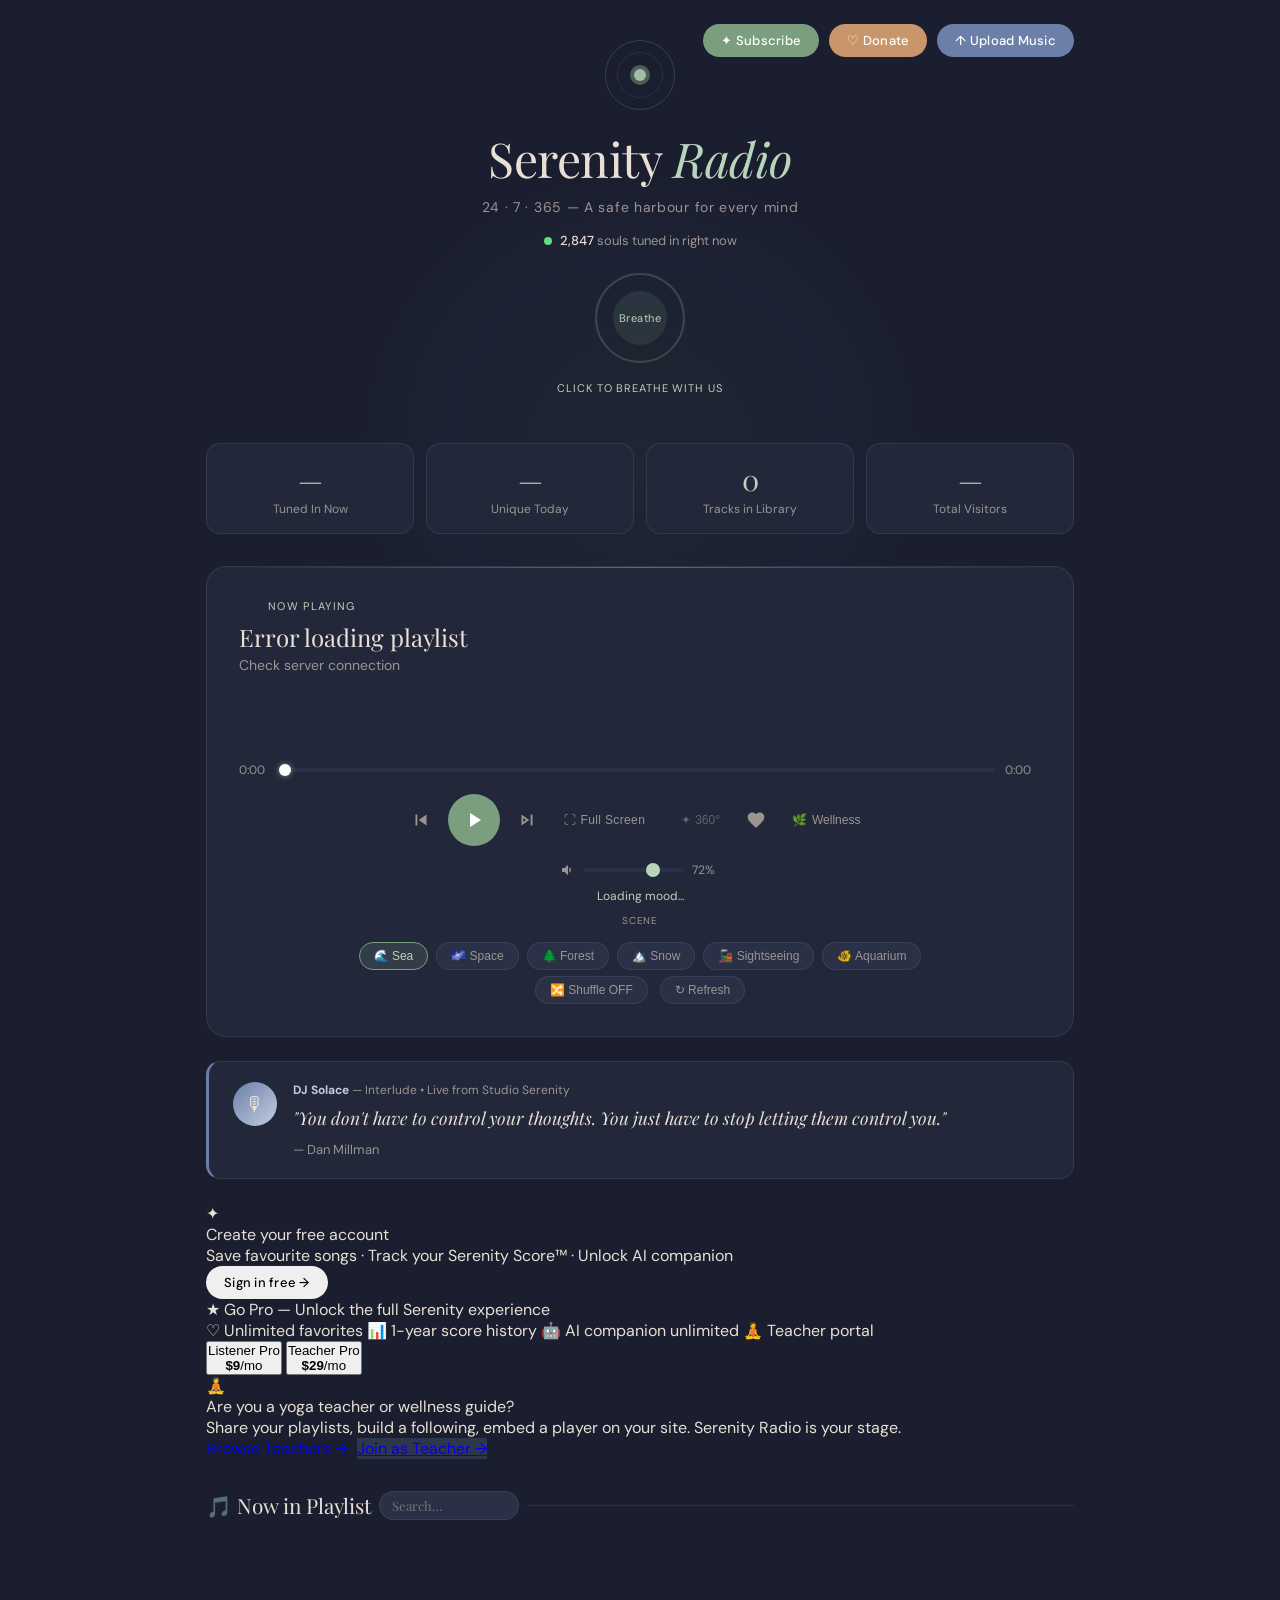
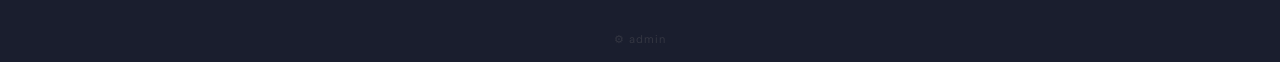
==== commit b39178d8: "fix: suppress starfield flash, remove hud text, raise picker z-index" ====
--- a/frontend/pages/index.html
+++ b/frontend/pages/index.html
@@ -311,13 +311,14 @@
   body.scene-train .player-card {
     position: fixed;
     bottom: 0; left: 0; right: 0;
-    z-index: 5;
+    z-index: 4;
     margin: 0;
     border-radius: 20px 20px 0 0;
-    padding: 1.2rem 1.5rem 1.5rem;
+    padding: 1.0rem 1.5rem 1.2rem;
     background: rgba(6,10,18,0.92);
     backdrop-filter: blur(18px);
     border-top: 1px solid rgba(100,160,230,0.15);
+    animation: none;
   }
 
   /* ── Location picker panel ── */
@@ -325,7 +326,7 @@
   #lp-toggle {
     display: none;
     position: fixed; bottom: 18px; left: 50%; transform: translateX(-50%);
-    z-index: 7;
+    z-index: 9;
     background: rgba(8,14,24,0.88); backdrop-filter: blur(12px);
     border: 1px solid rgba(100,160,230,0.30); border-radius: 24px;
     padding: 9px 20px; font-size: 12px; font-family: 'DM Sans', sans-serif;
@@ -339,7 +340,7 @@
   #train-location-picker {
     display: none;
     position: fixed; bottom: 0; left: 0; right: 0;
-    z-index: 6;
+    z-index: 8;
     background: rgba(6,10,18,0.94);
     backdrop-filter: blur(18px);
     border-top: 1px solid rgba(100,160,230,0.18);
@@ -674,9 +675,7 @@
 <iframe id="cesium-train" src="/train-view" allow="fullscreen" title="Cesium Singapore view"></iframe>
 <!-- Train window frame overlay (visible only in train scene) -->
 <canvas id="train-frame-canvas"></canvas>
-<div id="train-hud">
-  <b id="train-speed-label">🚆</b> Sightseeing &nbsp;·&nbsp; Singapore MRT
-</div>
+<div id="train-hud" style="display:none"></div>
 
 <!-- Location picker toggle button (always visible in train mode) -->
 <button id="lp-toggle" onclick="window._lpToggle()">✈️ Choose Destination</button>
@@ -1247,7 +1246,7 @@
 }
 initStars();
 
-window._activeScene = 'default'; // global so canvas_scenes.js can suppress it
+window._activeScene = '__cs__'; // canvas_scenes.js drives everything — suppress inline starfield
 function drawCanvas(t) {
   if (window._activeScene !== 'default') return; // let canvas_scenes.js drive
   ctx.clearRect(0, 0, W, H);
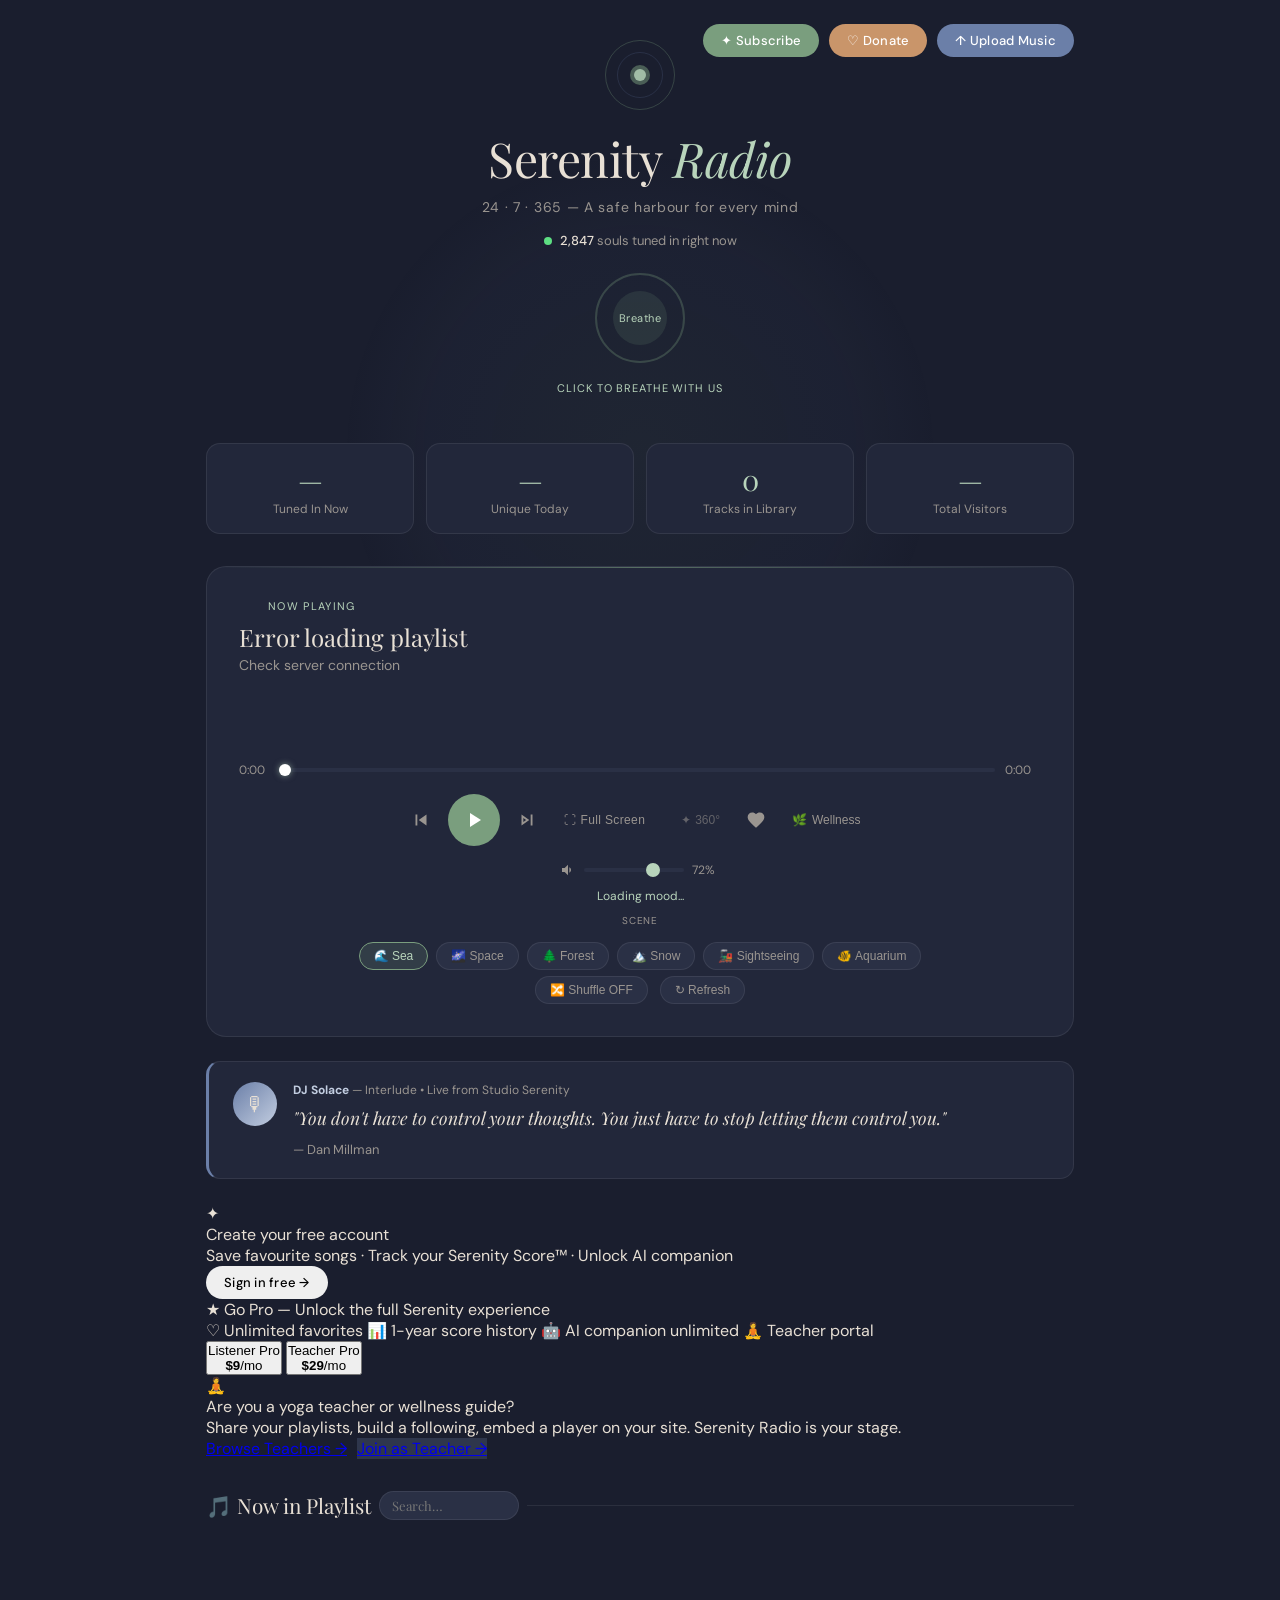
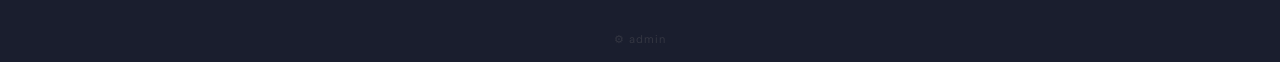
==== commit c8e523ce: "fix: replace smart quotes with plain ASCII quotes in picker script" ====
--- a/frontend/pages/index.html
+++ b/frontend/pages/index.html
@@ -1609,7 +1609,7 @@
   if (typeof CanvasScenes !== 'undefined') CanvasScenes.setScene(mode);
   // Toggle scene body classes (train frame, aquarium chrome, etc.)
   document.body.classList.toggle('scene-train',    scene === 'train');
-  if (scene === 'train') _initLocationPicker();
+  if (scene === 'train' && typeof window._initLocationPicker === 'function') window._initLocationPicker();
   document.body.classList.toggle('scene-aquarium', scene === 'aquarium');
 
   // Update button highlights
@@ -2414,7 +2414,7 @@
     ],
     'rome': [
       { name:'🏛️ Colosseum',           lon:12.4922,  lat:41.8902, alt:280 },
-      { name:'⛪ Vatican / St Peter's',lon:12.4534,  lat:41.9022, alt:300 },
+      { name:'⛪ Vatican & St Peters Basilica',lon:12.4534,  lat:41.9022, alt:300 },
       { name:'⛲ Trevi Fountain',       lon:12.4833,  lat:41.9009, alt:160 },
       { name:'🏛️ Roman Forum',         lon:12.4853,  lat:41.8925, alt:220 },
       { name:'🌳 Villa Borghese',       lon:12.4922,  lat:41.9141, alt:180 },
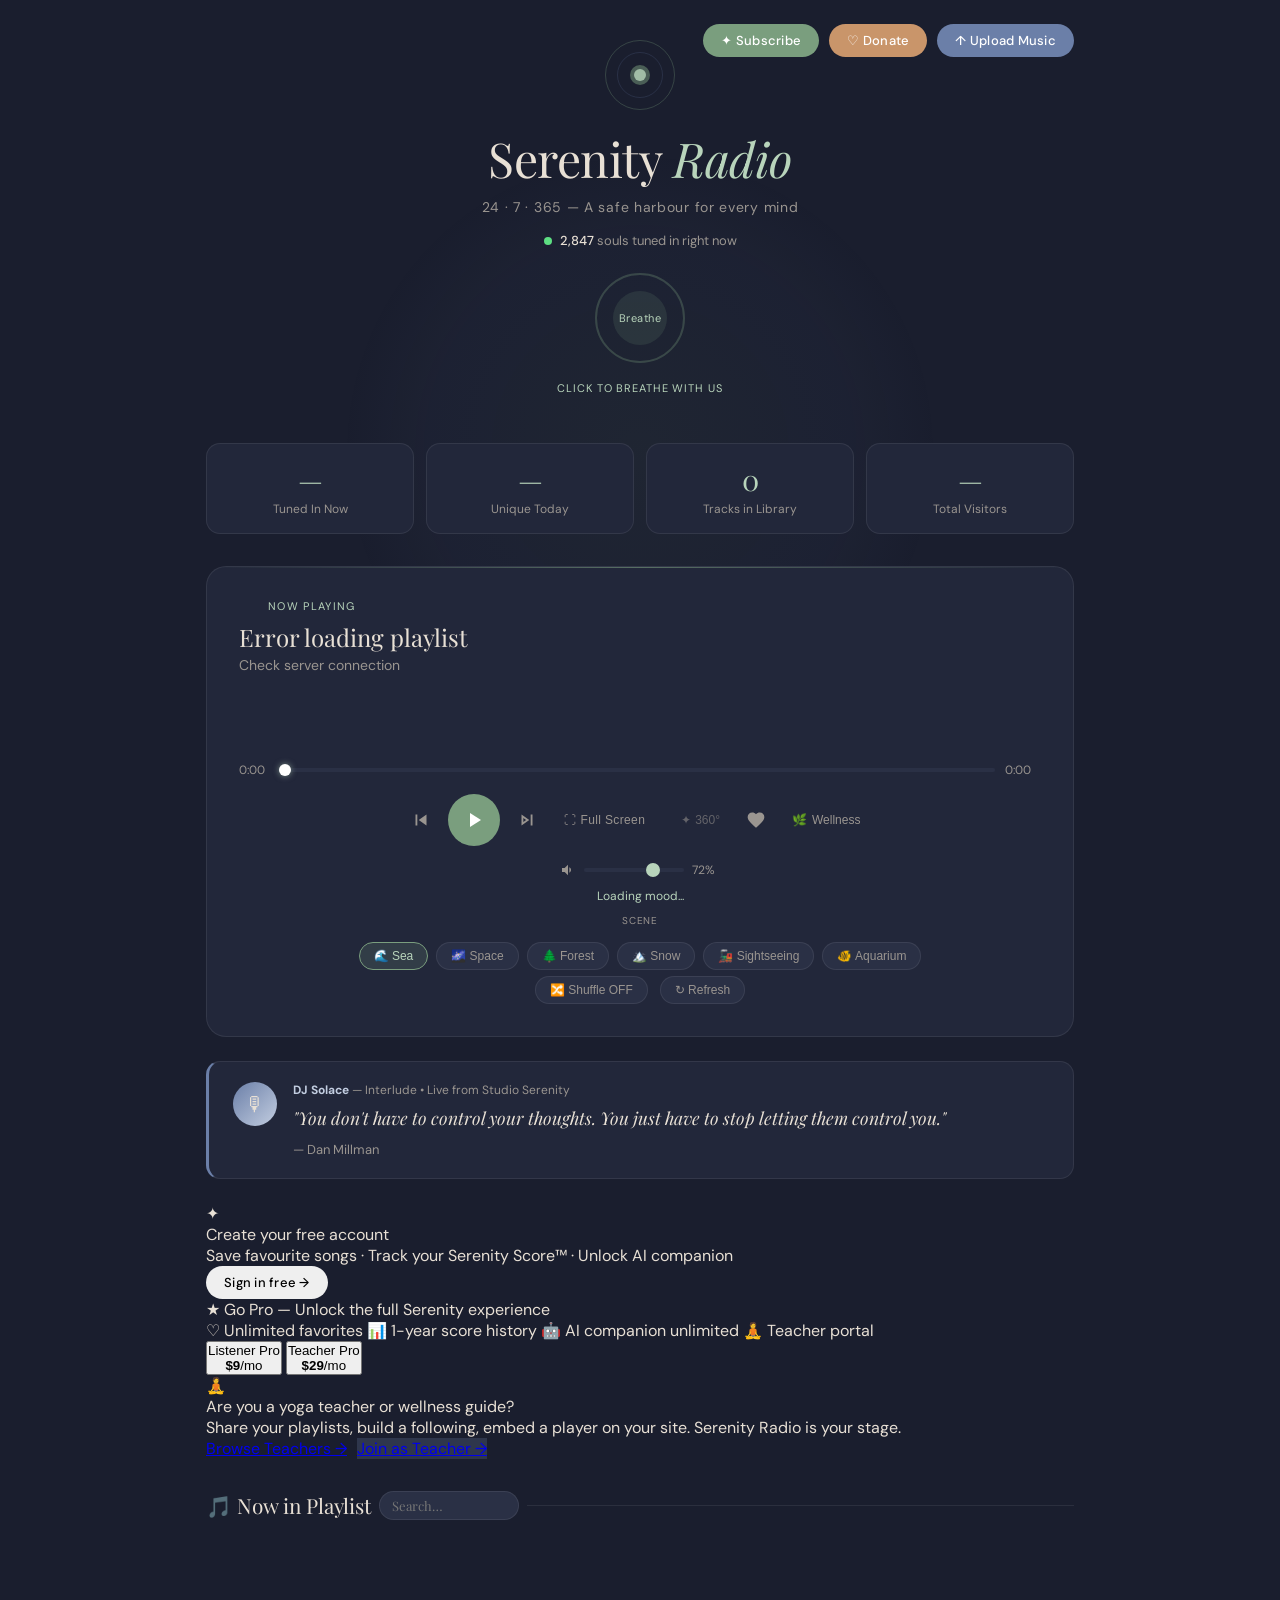
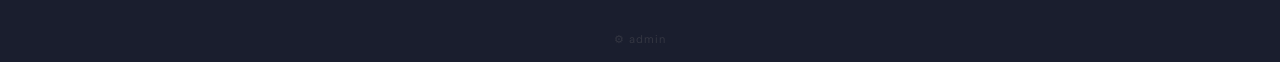
==== commit 1a88bc15: "feat: compact train HUD with play+scenes, remove magnified player override" ====
--- a/frontend/pages/index.html
+++ b/frontend/pages/index.html
@@ -307,26 +307,47 @@
   }
   body.scene-train #train-frame-canvas { display: block; }
 
-  /* ── Player floats above canvas in train scene ── */
-  body.scene-train .player-card {
-    position: fixed;
-    bottom: 0; left: 0; right: 0;
-    z-index: 4;
-    margin: 0;
-    border-radius: 20px 20px 0 0;
-    padding: 1.0rem 1.5rem 1.2rem;
-    background: rgba(6,10,18,0.92);
+  /* ── Compact train HUD — play + scene switcher floating above canvas ── */
+  #train-mini-hud {
+    display: none;
+    position: fixed; bottom: 0; left: 0; right: 0;
+    z-index: 10;
+    background: rgba(6,10,18,0.90);
     backdrop-filter: blur(18px);
-    border-top: 1px solid rgba(100,160,230,0.15);
-    animation: none;
-  }
+    border-top: 1px solid rgba(100,160,230,0.14);
+    padding: 10px 16px 14px;
+    font-family: 'DM Sans', sans-serif;
+  }
+  body.scene-train #train-mini-hud { display: block; }
+  .tmh-row { display: flex; align-items: center; gap: 10px; }
+  .tmh-track {
+    flex: 1; font-size: 12px; color: rgba(190,215,245,0.80);
+    white-space: nowrap; overflow: hidden; text-overflow: ellipsis;
+  }
+  .tmh-play {
+    width: 34px; height: 34px; border-radius: 50%; border: none;
+    background: rgba(40,110,220,0.80); color: #fff;
+    display: flex; align-items: center; justify-content: center;
+    cursor: pointer; flex-shrink: 0; font-size: 15px;
+  }
+  .tmh-scenes {
+    display: flex; gap: 6px; flex-wrap: wrap; justify-content: center;
+    margin-top: 8px;
+  }
+  .tmh-scene-btn {
+    background: rgba(30,40,60,0.80); border: 1px solid rgba(100,150,220,0.22);
+    border-radius: 20px; padding: 5px 11px; font-size: 12px;
+    color: rgba(180,210,245,0.85); cursor: pointer; white-space: nowrap;
+    transition: background .15s;
+  }
+  .tmh-scene-btn:hover, .tmh-scene-btn.active { background: rgba(40,110,220,0.55); }
 
   /* ── Location picker panel ── */
   /* ── Location picker — mobile-first collapsible drawer ── */
   #lp-toggle {
     display: none;
-    position: fixed; bottom: 18px; left: 50%; transform: translateX(-50%);
-    z-index: 9;
+    position: fixed; bottom: 90px; left: 50%; transform: translateX(-50%);
+    z-index: 11;
     background: rgba(8,14,24,0.88); backdrop-filter: blur(12px);
     border: 1px solid rgba(100,160,230,0.30); border-radius: 24px;
     padding: 9px 20px; font-size: 12px; font-family: 'DM Sans', sans-serif;
@@ -340,7 +361,7 @@
   #train-location-picker {
     display: none;
     position: fixed; bottom: 0; left: 0; right: 0;
-    z-index: 8;
+    z-index: 12;
     background: rgba(6,10,18,0.94);
     backdrop-filter: blur(18px);
     border-top: 1px solid rgba(100,160,230,0.18);
@@ -676,6 +697,22 @@
 <!-- Train window frame overlay (visible only in train scene) -->
 <canvas id="train-frame-canvas"></canvas>
 <div id="train-hud" style="display:none"></div>
+
+<!-- Compact HUD — play/pause + scene switcher, always above canvas in train mode -->
+<div id="train-mini-hud">
+  <div class="tmh-row">
+    <span class="tmh-track" id="tmh-track-name">Now Playing…</span>
+    <button class="tmh-play" id="tmh-play-btn" onclick="togglePlay(); _tmhSyncPlay()" title="Play / Pause">▶</button>
+    <button onclick="window._lpToggle()" style="background:rgba(30,90,180,0.70);border:1px solid rgba(100,160,230,0.30);border-radius:18px;padding:6px 12px;font-size:12px;color:rgba(180,215,245,0.92);cursor:pointer;white-space:nowrap">✈️ Destination</button>
+  </div>
+  <div class="tmh-scenes">
+    <button class="tmh-scene-btn" onclick="switchScene('sea')">🌊 Sea</button>
+    <button class="tmh-scene-btn" onclick="switchScene('space')">🌌 Space</button>
+    <button class="tmh-scene-btn" onclick="switchScene('forest')">🌲 Forest</button>
+    <button class="tmh-scene-btn" onclick="switchScene('snow')">🏔️ Snow</button>
+    <button class="tmh-scene-btn" onclick="switchScene('aquarium')">🐠 Aquarium</button>
+  </div>
+</div>
 
 <!-- Location picker toggle button (always visible in train mode) -->
 <button id="lp-toggle" onclick="window._lpToggle()">✈️ Choose Destination</button>
@@ -1391,6 +1428,8 @@
   console.log(`Loading track: ${track.title} (${track.file})`);
   trackTitleEl.textContent = track.title;
   trackArtistEl.textContent = track.artist;
+  const _th = document.getElementById('tmh-track-name');
+  if (_th) _th.textContent = track.title;
   audioElement.src = track.src || `/assets/music/${track.file}`;
   audioElement.load();
   progressSec = 0;
@@ -1514,6 +1553,10 @@
   return `${mins}:${secs.toString().padStart(2, '0')}`;
 }
 
+function _tmhSyncPlay() {
+  const b = document.getElementById('tmh-play-btn');
+  if (b) b.textContent = isPlaying ? '⏸' : '▶';
+}
 function togglePlay() {
   if (!tracks.length) {
     showToast('No tracks available. Add MP3 files to the music folder.');
@@ -1531,6 +1574,7 @@
     playBtn.classList.remove('playing');
     if (eqBars) eqBars.classList.add('paused');
   }
+  _tmhSyncPlay();
 }
 
 function nextTrack() {
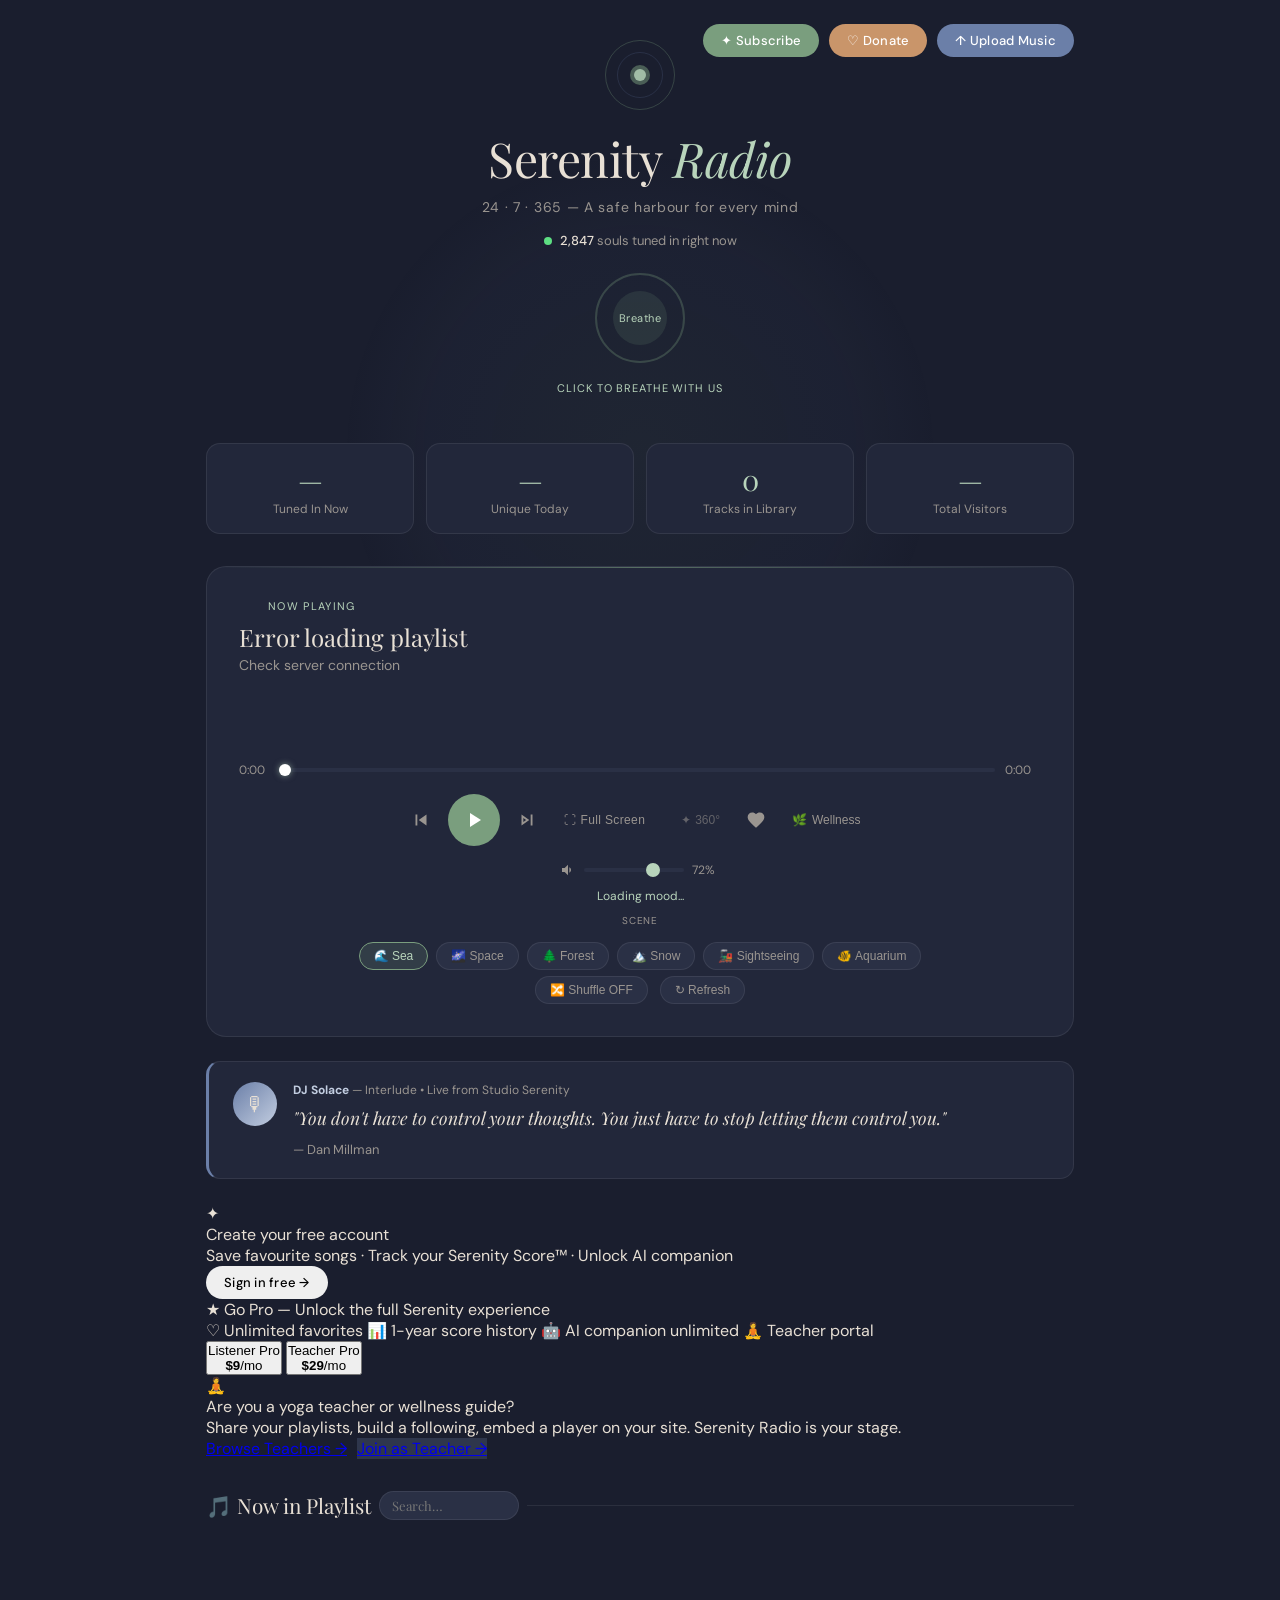
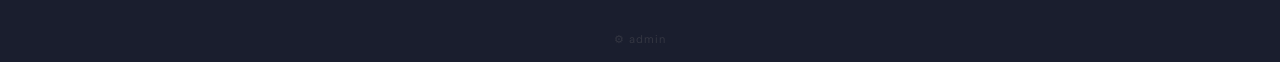
==== commit f18e01a2: "feat: 15-city curated spots + bbox Nominatim fallback for any city" ====
--- a/frontend/pages/index.html
+++ b/frontend/pages/index.html
@@ -2404,65 +2404,26 @@
   ];
 
   // ── Curated popular venues per major city ─────────────────────────────────
-  // Keyed by lowercase city keywords found in the Nominatim display_name
+  // Curated spots keyed by lowercase city keyword in Nominatim display_name
   const CITY_SPOTS = {
-    'london': [
-      { name:'🏰 Tower of London',    lon:-0.0759, lat:51.5081, alt:280 },
-      { name:'🎡 London Eye',          lon:-0.1195, lat:51.5033, alt:220 },
-      { name:'🏛️ British Museum',      lon:-0.1270, lat:51.5194, alt:180 },
-      { name:'👑 Buckingham Palace',   lon:-0.1400, lat:51.5014, alt:200 },
-      { name:'🌿 Hyde Park',           lon:-0.1657, lat:51.5073, alt:160 },
-    ],
-    'paris': [
-      { name:'🗼 Eiffel Tower',        lon:2.2945,  lat:48.8584, alt:320 },
-      { name:'🖼️ Louvre Museum',       lon:2.3376,  lat:48.8606, alt:220 },
-      { name:'⛪ Notre-Dame',          lon:2.3499,  lat:48.8530, alt:200 },
-      { name:'🌸 Champs-Élysées',      lon:2.3088,  lat:48.8698, alt:180 },
-      { name:'🏰 Versailles',          lon:2.1204,  lat:48.8049, alt:280 },
-    ],
-    'tokyo': [
-      { name:'⛩️ Senso-ji Temple',     lon:139.7967, lat:35.7148, alt:200 },
-      { name:'🗼 Tokyo Tower',         lon:139.7454, lat:35.6586, alt:280 },
-      { name:'🌸 Shinjuku Gyoen',      lon:139.7100, lat:35.6851, alt:160 },
-      { name:'🏯 Imperial Palace',     lon:139.7527, lat:35.6852, alt:220 },
-      { name:'🎢 Odaiba',              lon:139.7789, lat:35.6252, alt:240 },
-    ],
-    'new york': [
-      { name:'🗽 Statue of Liberty',   lon:-74.0445, lat:40.6892, alt:320 },
-      { name:'🌳 Central Park',        lon:-73.9654, lat:40.7851, alt:260 },
-      { name:'🌉 Brooklyn Bridge',     lon:-73.9969, lat:40.7061, alt:220 },
-      { name:'🎭 Times Square',        lon:-73.9855, lat:40.7580, alt:200 },
-      { name:'🏙️ Empire State',        lon:-73.9857, lat:40.7484, alt:280 },
-    ],
-    'dubai': [
-      { name:'🏗️ Burj Khalifa',        lon:55.2744,  lat:25.1972, alt:600 },
-      { name:'🛍️ Dubai Mall',          lon:55.2796,  lat:25.1985, alt:280 },
-      { name:'🌴 Palm Jumeirah',        lon:55.1171,  lat:25.1124, alt:500 },
-      { name:'🌆 Dubai Marina',         lon:55.1430,  lat:25.0762, alt:320 },
-      { name:'🏰 Old Dubai / Creek',    lon:55.2962,  lat:25.2697, alt:220 },
-    ],
-    'sydney': [
-      { name:'🎭 Opera House',         lon:151.2153, lat:-33.8568, alt:280 },
-      { name:'🌉 Harbour Bridge',      lon:151.2107, lat:-33.8523, alt:240 },
-      { name:'🏖️ Bondi Beach',         lon:151.2743, lat:-33.8915, alt:200 },
-      { name:'🌿 Royal Botanic Garden',lon:151.2165, lat:-33.8643, alt:180 },
-      { name:'🐨 Taronga Zoo',         lon:151.2415, lat:-33.8430, alt:200 },
-    ],
-    'singapore': DEFAULT_SPOTS.slice(0, 5),
-    'bangkok': [
-      { name:'🏯 Grand Palace',        lon:100.4913, lat:13.7500, alt:220 },
-      { name:'⛩️ Wat Arun',            lon:100.4878, lat:13.7437, alt:180 },
-      { name:'🛍️ Chatuchak Market',    lon:100.5499, lat:13.7999, alt:200 },
-      { name:'🌉 Chao Phraya River',   lon:100.5018, lat:13.7367, alt:240 },
-      { name:'🌆 Silom / Sathorn',     lon:100.5313, lat:13.7262, alt:180 },
-    ],
-    'rome': [
-      { name:'🏛️ Colosseum',           lon:12.4922,  lat:41.8902, alt:280 },
-      { name:'⛪ Vatican & St Peters Basilica',lon:12.4534,  lat:41.9022, alt:300 },
-      { name:'⛲ Trevi Fountain',       lon:12.4833,  lat:41.9009, alt:160 },
-      { name:'🏛️ Roman Forum',         lon:12.4853,  lat:41.8925, alt:220 },
-      { name:'🌳 Villa Borghese',       lon:12.4922,  lat:41.9141, alt:180 },
-    ],
+    'london':      [{ name:'🏰 Tower of London',    lon:-0.0759,  lat:51.5081,  alt:280 },{ name:'🎡 London Eye',          lon:-0.1195,  lat:51.5033,  alt:220 },{ name:'🏛️ British Museum',      lon:-0.1270,  lat:51.5194,  alt:180 },{ name:'👑 Buckingham Palace',   lon:-0.1400,  lat:51.5014,  alt:200 },{ name:'🌿 Hyde Park',           lon:-0.1657,  lat:51.5073,  alt:160 }],
+    'paris':       [{ name:'🗼 Eiffel Tower',        lon:2.2945,   lat:48.8584,  alt:320 },{ name:'🖼️ Louvre Museum',       lon:2.3376,   lat:48.8606,  alt:220 },{ name:'⛪ Notre-Dame',          lon:2.3499,   lat:48.8530,  alt:200 },{ name:'🌸 Champs-Elysees',      lon:2.3088,   lat:48.8698,  alt:180 },{ name:'🏰 Versailles',          lon:2.1204,   lat:48.8049,  alt:280 }],
+    'tokyo':       [{ name:'⛩️ Senso-ji Temple',     lon:139.7967, lat:35.7148,  alt:200 },{ name:'🗼 Tokyo Tower',         lon:139.7454, lat:35.6586,  alt:280 },{ name:'🌸 Shinjuku Gyoen',      lon:139.7100, lat:35.6851,  alt:160 },{ name:'🏯 Imperial Palace',     lon:139.7527, lat:35.6852,  alt:220 },{ name:'🎢 Odaiba',              lon:139.7789, lat:35.6252,  alt:240 }],
+    'new york':    [{ name:'🗽 Statue of Liberty',   lon:-74.0445, lat:40.6892,  alt:320 },{ name:'🌳 Central Park',        lon:-73.9654, lat:40.7851,  alt:260 },{ name:'🌉 Brooklyn Bridge',     lon:-73.9969, lat:40.7061,  alt:220 },{ name:'🎭 Times Square',        lon:-73.9855, lat:40.7580,  alt:200 },{ name:'🏙️ Empire State Bldg',  lon:-73.9857, lat:40.7484,  alt:280 }],
+    'dubai':       [{ name:'🏗️ Burj Khalifa',        lon:55.2744,  lat:25.1972,  alt:600 },{ name:'🛍️ Dubai Mall',          lon:55.2796,  lat:25.1985,  alt:280 },{ name:'🌴 Palm Jumeirah',        lon:55.1171,  lat:25.1124,  alt:500 },{ name:'🌆 Dubai Marina',         lon:55.1430,  lat:25.0762,  alt:320 },{ name:'🏰 Old Dubai / Creek',   lon:55.2962,  lat:25.2697,  alt:220 }],
+    'sydney':      [{ name:'🎭 Opera House',         lon:151.2153, lat:-33.8568, alt:280 },{ name:'🌉 Harbour Bridge',      lon:151.2107, lat:-33.8523, alt:240 },{ name:'🏖️ Bondi Beach',         lon:151.2743, lat:-33.8915, alt:200 },{ name:'🌿 Royal Botanic Gdn',   lon:151.2165, lat:-33.8643, alt:180 },{ name:'🐨 Taronga Zoo',         lon:151.2415, lat:-33.8430, alt:200 }],
+    'singapore':   DEFAULT_SPOTS.slice(0, 5),
+    'bangkok':     [{ name:'🏯 Grand Palace',        lon:100.4913, lat:13.7500,  alt:220 },{ name:'⛩️ Wat Arun',            lon:100.4878, lat:13.7437,  alt:180 },{ name:'🛍️ Chatuchak Market',    lon:100.5499, lat:13.7999,  alt:200 },{ name:'🌉 Chao Phraya River',   lon:100.5018, lat:13.7367,  alt:240 },{ name:'🌆 Silom / Sathorn',     lon:100.5313, lat:13.7262,  alt:180 }],
+    'rome':        [{ name:'🏛️ Colosseum',           lon:12.4922,  lat:41.8902,  alt:280 },{ name:'⛪ Vatican Basilica',    lon:12.4534,  lat:41.9022,  alt:300 },{ name:'⛲ Trevi Fountain',       lon:12.4833,  lat:41.9009,  alt:160 },{ name:'🏛️ Roman Forum',         lon:12.4853,  lat:41.8925,  alt:220 },{ name:'🌳 Villa Borghese',       lon:12.4922,  lat:41.9141,  alt:180 }],
+    'taipei':      [{ name:'🗼 Taipei 101',           lon:121.5645, lat:25.0338,  alt:400 },{ name:'🏯 Chiang Kai-shek Mem', lon:121.5212, lat:25.0366,  alt:220 },{ name:'🛍️ Shilin Night Market',  lon:121.5241, lat:25.0879,  alt:180 },{ name:'⛩️ Longshan Temple',      lon:121.4997, lat:25.0370,  alt:160 },{ name:'🌿 Elephant Mountain',    lon:121.5774, lat:25.0267,  alt:300 }],
+    'seoul':       [{ name:'🏯 Gyeongbokgung Palace', lon:126.9770, lat:37.5796,  alt:260 },{ name:'🌉 Han River / Banpo',    lon:126.9923, lat:37.5131,  alt:280 },{ name:'🛍️ Myeongdong',           lon:126.9844, lat:37.5636,  alt:180 },{ name:'🌸 Namsan / N Seoul',     lon:126.9882, lat:37.5512,  alt:300 },{ name:'⛩️ Bukchon Hanok',        lon:126.9849, lat:37.5826,  alt:160 }],
+    'hong kong':   [{ name:'🌆 Victoria Harbour',     lon:114.1677, lat:22.2934,  alt:400 },{ name:'🚡 Victoria Peak',        lon:114.1450, lat:22.2759,  alt:350 },{ name:'🌉 Tsim Sha Tsui',        lon:114.1722, lat:22.2975,  alt:220 },{ name:'🏖️ Repulse Bay',          lon:114.1938, lat:22.2364,  alt:200 },{ name:'⛩️ Wong Tai Sin',          lon:114.1934, lat:22.3426,  alt:180 }],
+    'amsterdam':   [{ name:'🎨 Rijksmuseum',          lon:4.8851,   lat:52.3600,  alt:200 },{ name:'🚲 Anne Frank House',     lon:4.8839,   lat:52.3752,  alt:160 },{ name:'🌷 Keukenhof Gardens',    lon:4.5474,   lat:52.2706,  alt:180 },{ name:'🌊 Jordaan Canal',         lon:4.8837,   lat:52.3758,  alt:140 },{ name:'🏛️ Van Gogh Museum',      lon:4.8810,   lat:52.3584,  alt:180 }],
+    'barcelona':   [{ name:'⛪ Sagrada Familia',       lon:2.1744,   lat:41.4036,  alt:300 },{ name:'🎨 Park Guell',           lon:2.1527,   lat:41.4145,  alt:260 },{ name:'🏖️ Barceloneta Beach',    lon:2.1924,   lat:41.3789,  alt:180 },{ name:'🛍️ Las Ramblas',          lon:2.1744,   lat:41.3818,  alt:160 },{ name:'🏛️ Gothic Quarter',        lon:2.1768,   lat:41.3834,  alt:140 }],
+    'istanbul':    [{ name:'🕌 Hagia Sophia',          lon:28.9800,  lat:41.0086,  alt:280 },{ name:'🕌 Blue Mosque',          lon:28.9784,  lat:41.0054,  alt:240 },{ name:'🛍️ Grand Bazaar',         lon:28.9684,  lat:41.0106,  alt:180 },{ name:'🌉 Bosphorus Bridge',      lon:29.0338,  lat:41.0466,  alt:400 },{ name:'🏰 Topkapi Palace',        lon:28.9836,  lat:41.0115,  alt:220 }],
+    'berlin':      [{ name:'🏛️ Brandenburg Gate',     lon:13.3777,  lat:52.5163,  alt:200 },{ name:'🌿 Tiergarten',           lon:13.3500,  lat:52.5145,  alt:160 },{ name:'🏛️ Reichstag',            lon:13.3762,  lat:52.5186,  alt:180 },{ name:'🎡 East Side Gallery',     lon:13.4413,  alt:200,       lat:52.5052 },{ name:'🗼 TV Tower / Mitte',      lon:13.4093,  lat:52.5208,  alt:300 }],
+    'kuala lumpur':[{ name:'🏙️ Petronas Towers',      lon:101.7118, lat:3.1579,   alt:500 },{ name:'🌿 KLCC Park',             lon:101.7118, lat:3.1557,   alt:220 },{ name:'🛍️ Bukit Bintang',         lon:101.7108, lat:3.1456,   alt:180 },{ name:'🏯 Batu Caves',            lon:101.6841, lat:3.2379,   alt:300 },{ name:'🌆 Merdeka Square',        lon:101.6942, lat:3.1481,   alt:200 }],
+    'los angeles': [{ name:'🎬 Hollywood Sign',        lon:-118.3217,lat:34.1341,  alt:400 },{ name:'🌊 Venice Beach',          lon:-118.4695,lat:33.9850,  alt:180 },{ name:'🎢 Santa Monica Pier',     lon:-118.4965,lat:34.0095,  alt:200 },{ name:'🏛️ Getty Center',          lon:-118.4741,lat:34.0780,  alt:300 },{ name:'🌆 Downtown LA',           lon:-118.2437,lat:34.0522,  alt:350 }],
   };
 
   let _inited    = false;
@@ -2546,24 +2507,38 @@
     }
   }
 
-  // ── City detection: find matching curated spots or fallback to Nominatim POI search ──
-  function _spotsForCity(displayName, cityLon, cityLat) {
+  // ── City detection: curated list first, then bbox-bounded Nominatim POI search ──
+  async function _spotsForCity(displayName, cityLon, cityLat, bbox) {
     const dn = displayName.toLowerCase();
     for (const [key, spots] of Object.entries(CITY_SPOTS)) {
-      if (dn.includes(key)) return Promise.resolve(spots);
+      if (dn.includes(key)) return spots;
     }
-    // Fallback: search for top tourist attractions near this city via Nominatim
-    const q = encodeURIComponent(`tourism attraction near ${displayName.split(',')[0]}`);
-    return fetch(`https://nominatim.openstreetmap.org/search?q=${q}&format=json&limit=5&addressdetails=0`, {
-      headers: { 'Accept-Language':'en', 'User-Agent':'SerenityRadio/1.0' }
-    }).then(r => r.json()).then(data =>
-      data.slice(0,5).map(p => ({
-        name: '📍 ' + p.display_name.split(',')[0],
-        lon:  parseFloat(p.lon),
-        lat:  parseFloat(p.lat),
-        alt:  220,
-      }))
-    ).catch(() => []);
+    // Fallback: bbox-bounded search for tourist attractions (much better than free-text)
+    // bbox from Nominatim: [south, north, west, east]
+    let viewbox = '';
+    if (bbox && bbox.length === 4) {
+      const s = parseFloat(bbox[0]), n = parseFloat(bbox[1]);
+      const w = parseFloat(bbox[2]), e = parseFloat(bbox[3]);
+      // Nominatim viewbox: left,top,right,bottom  (west,north,east,south)
+      viewbox = `&viewbox=${w},${n},${e},${s}&bounded=1`;
+    }
+    // Search for amenity=place_of_worship + tourism=attraction types
+    const queries = ['tourist attraction', 'museum', 'landmark'];
+    const results = [];
+    for (const q of queries) {
+      if (results.length >= 5) break;
+      try {
+        const url = `https://nominatim.openstreetmap.org/search?q=${encodeURIComponent(q)}&format=json&limit=4&addressdetails=0${viewbox}`;
+        const data = await fetch(url, { headers:{ 'Accept-Language':'en','User-Agent':'SerenityRadio/1.0' }}).then(r => r.json());
+        for (const p of data) {
+          const name = p.display_name.split(',')[0].trim();
+          if (results.some(r => r.name.includes(name))) continue; // dedup
+          results.push({ name:'📍 ' + name, lon:parseFloat(p.lon), lat:parseFloat(p.lat), alt:220 });
+          if (results.length >= 6) break;
+        }
+      } catch(e) { /* ignore per-query failures */ }
+    }
+    return results;
   }
 
   // ── Free-text search ──────────────────────────────────────────────────────
@@ -2602,11 +2577,14 @@
       }
 
       // Populate chips with top venues for this city
-      _notify('🔍 Finding top spots in ' + name.split(',')[0] + '…', 6000);
-      const spots = await _spotsForCity(place.display_name, lon, lat);
+      const cityShort = name.split(',')[0];
+      _notify('🔍 Finding top spots in ' + cityShort + '…', 8000);
+      const spots = await _spotsForCity(place.display_name, lon, lat, place.boundingbox);
       if (spots.length) {
         _buildChips(spots);
-        _notify('✅ Top spots in ' + name.split(',')[0] + ' loaded — tap to explore!');
+        _notify('✅ ' + spots.length + ' spots in ' + cityShort + ' — tap to fly there!');
+      } else {
+        _notify('✈️ Arrived in ' + cityShort + ' — no POIs found nearby');
       }
     } catch(e) {
       _notify('❌ Search failed — check connection');
